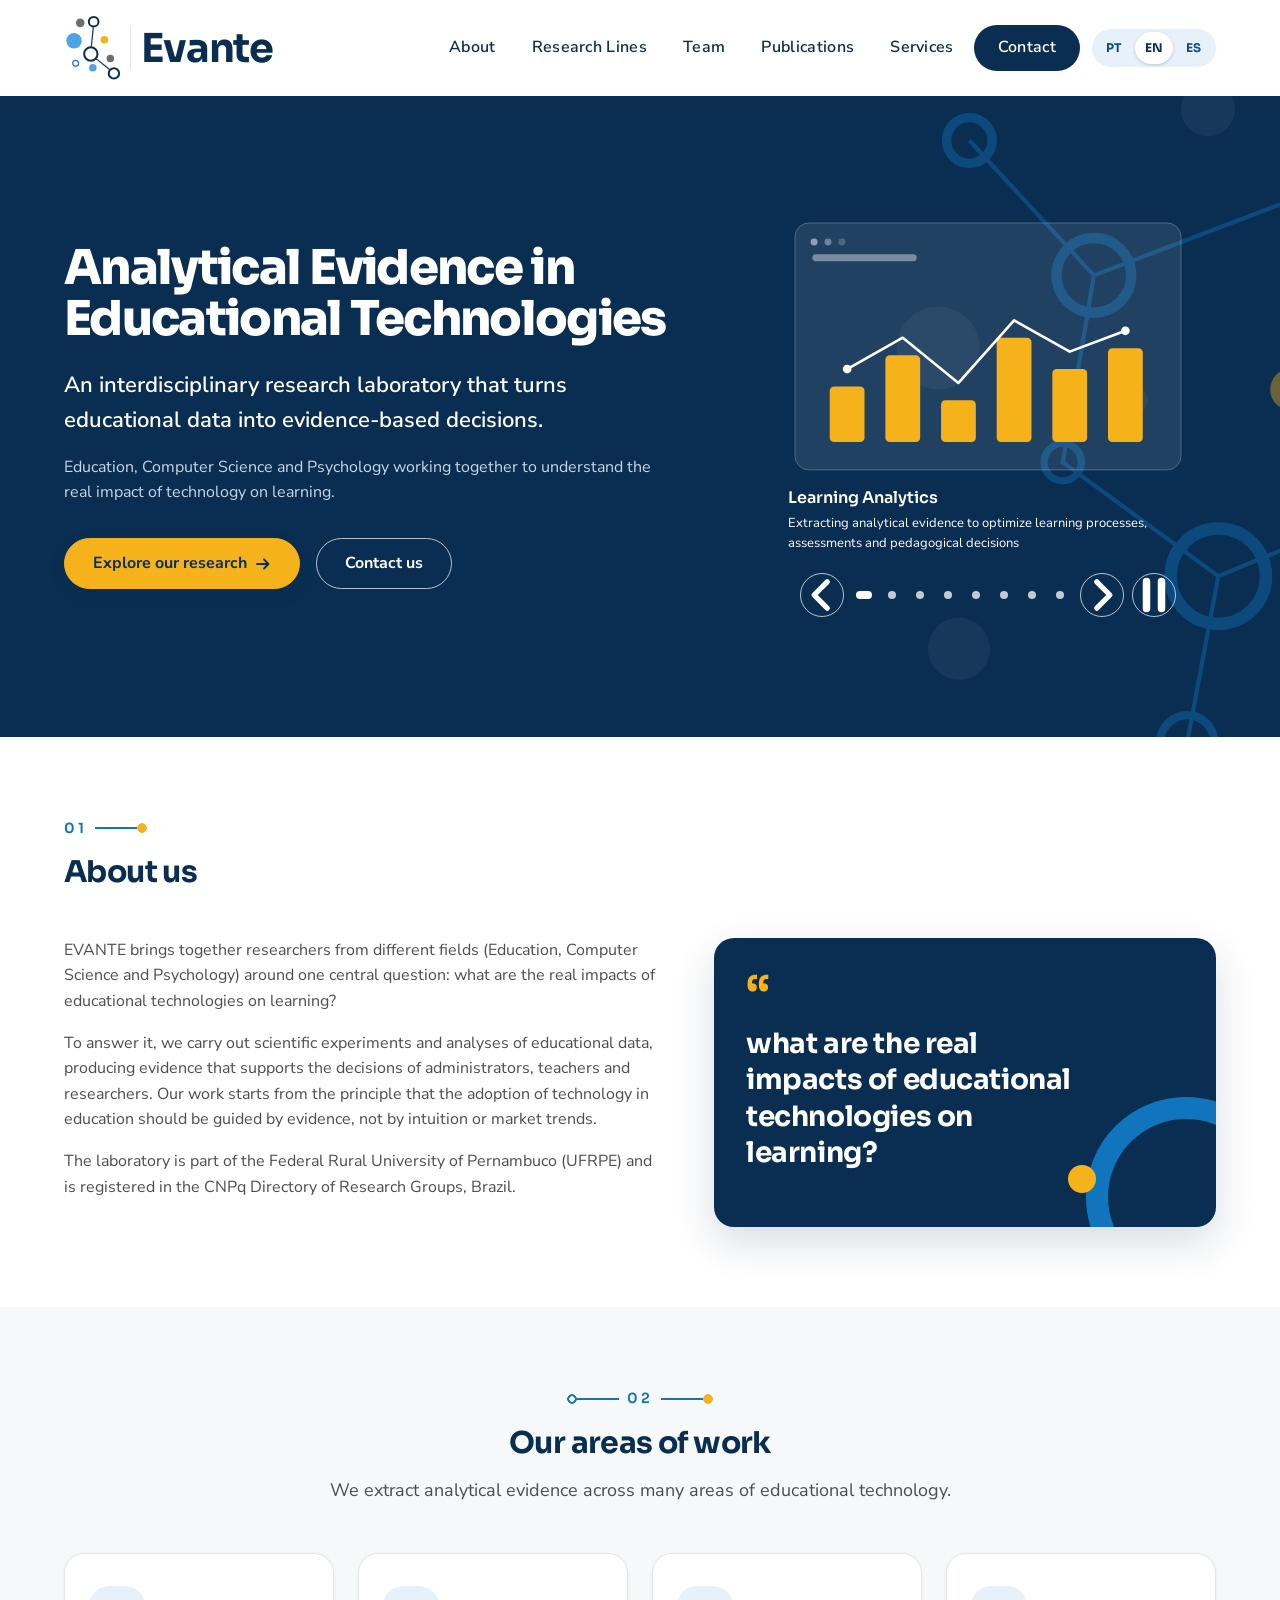
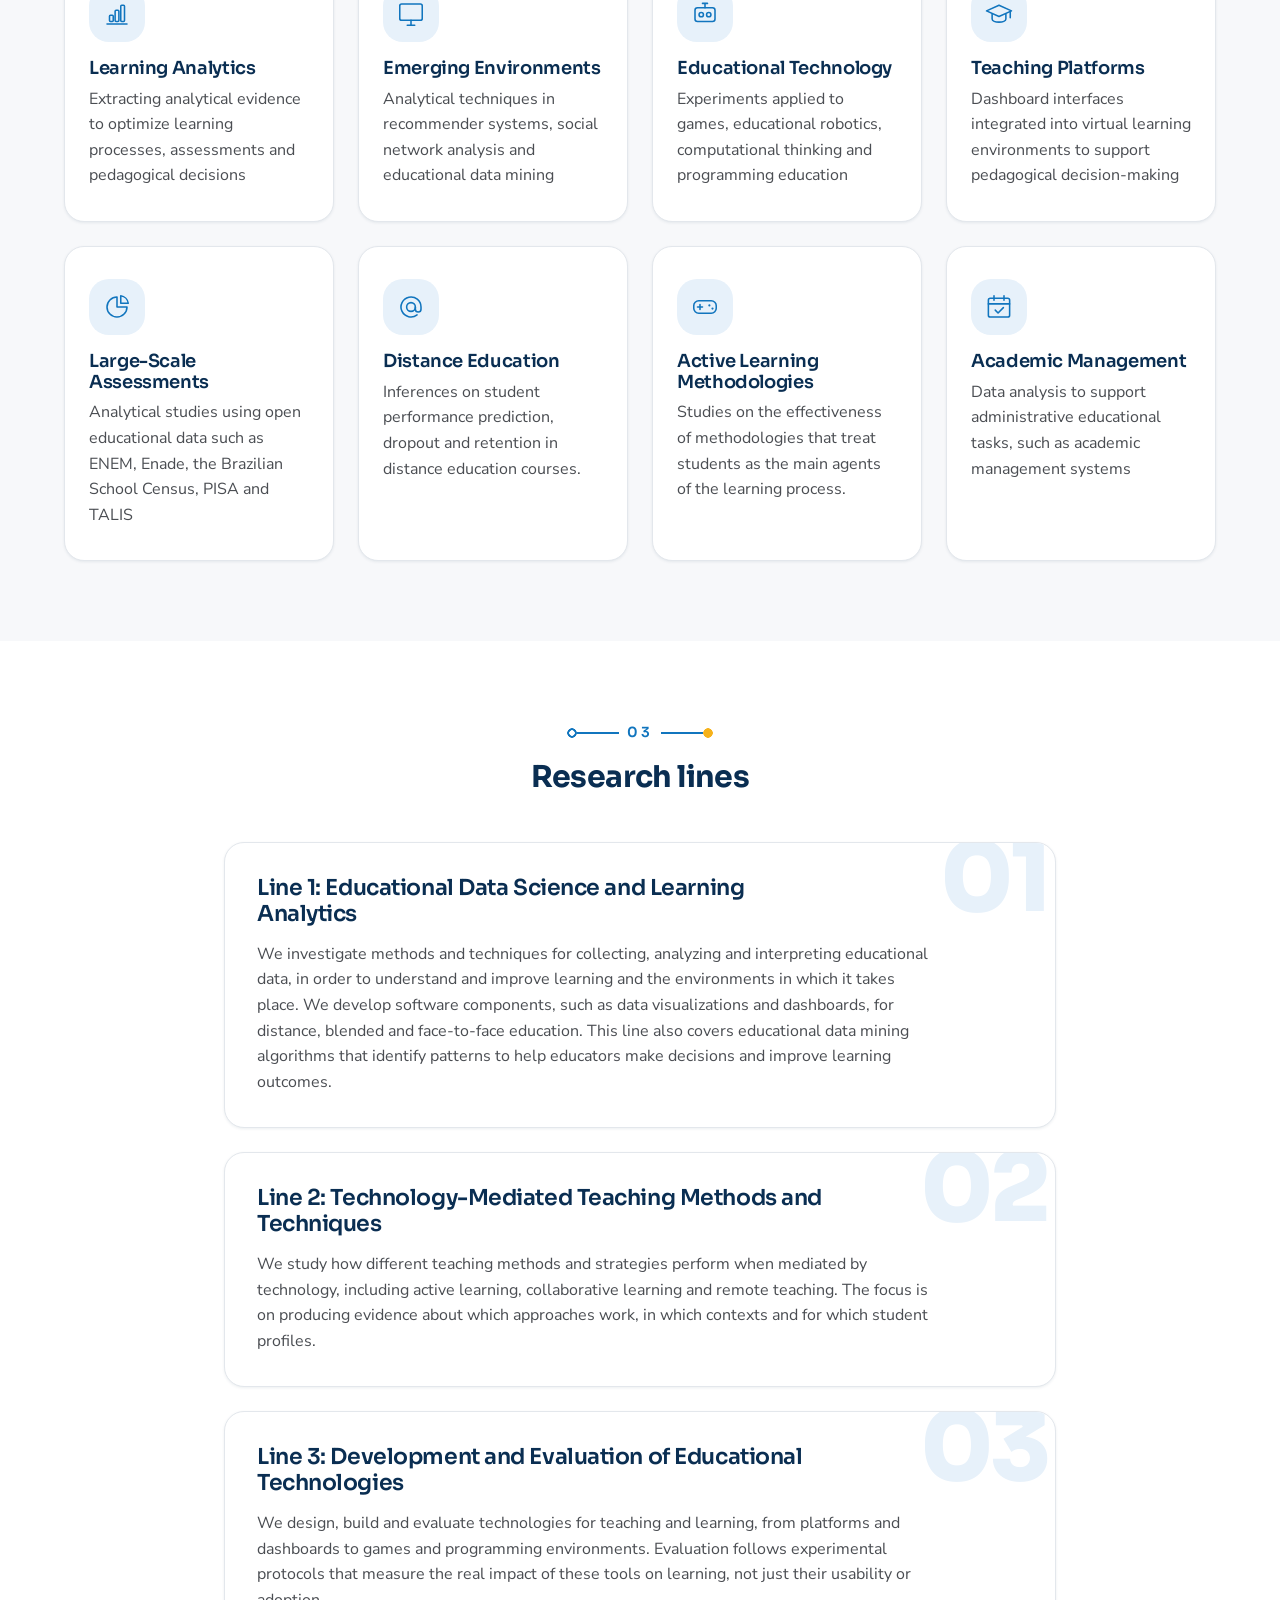
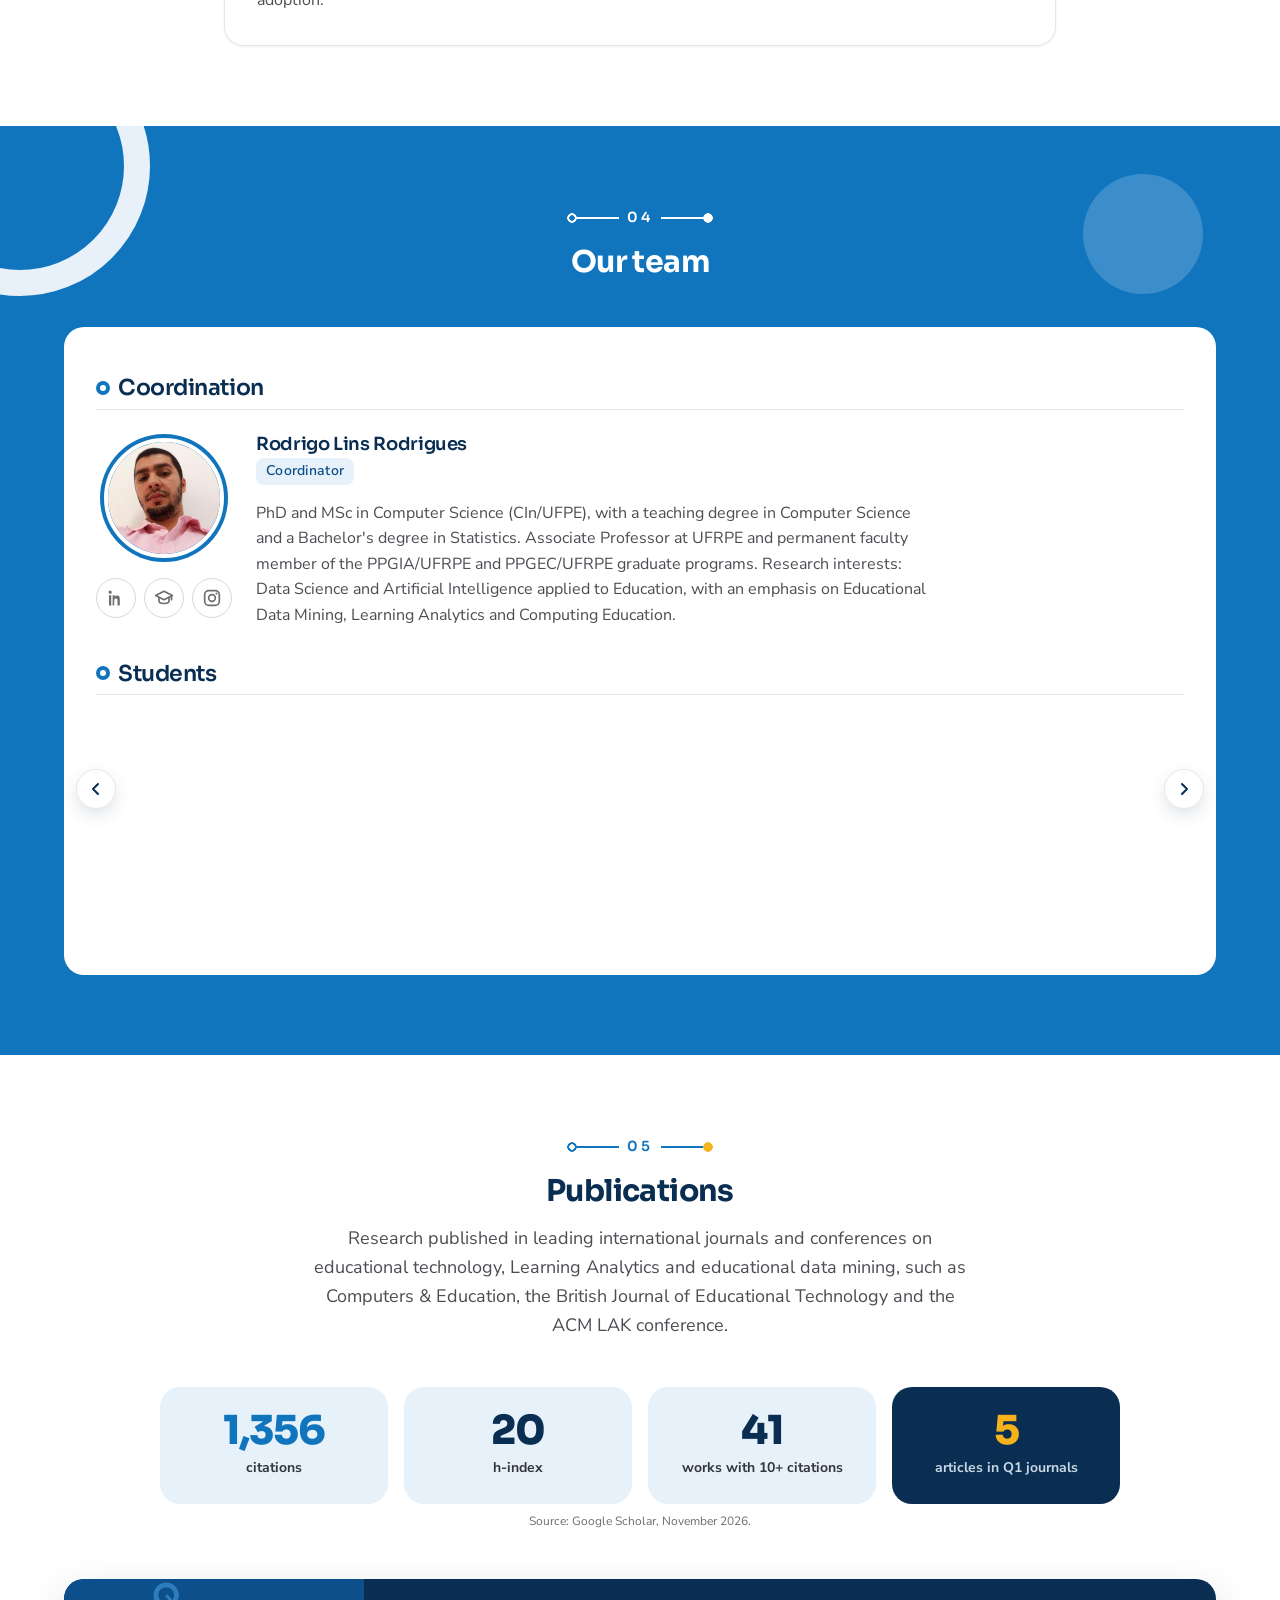
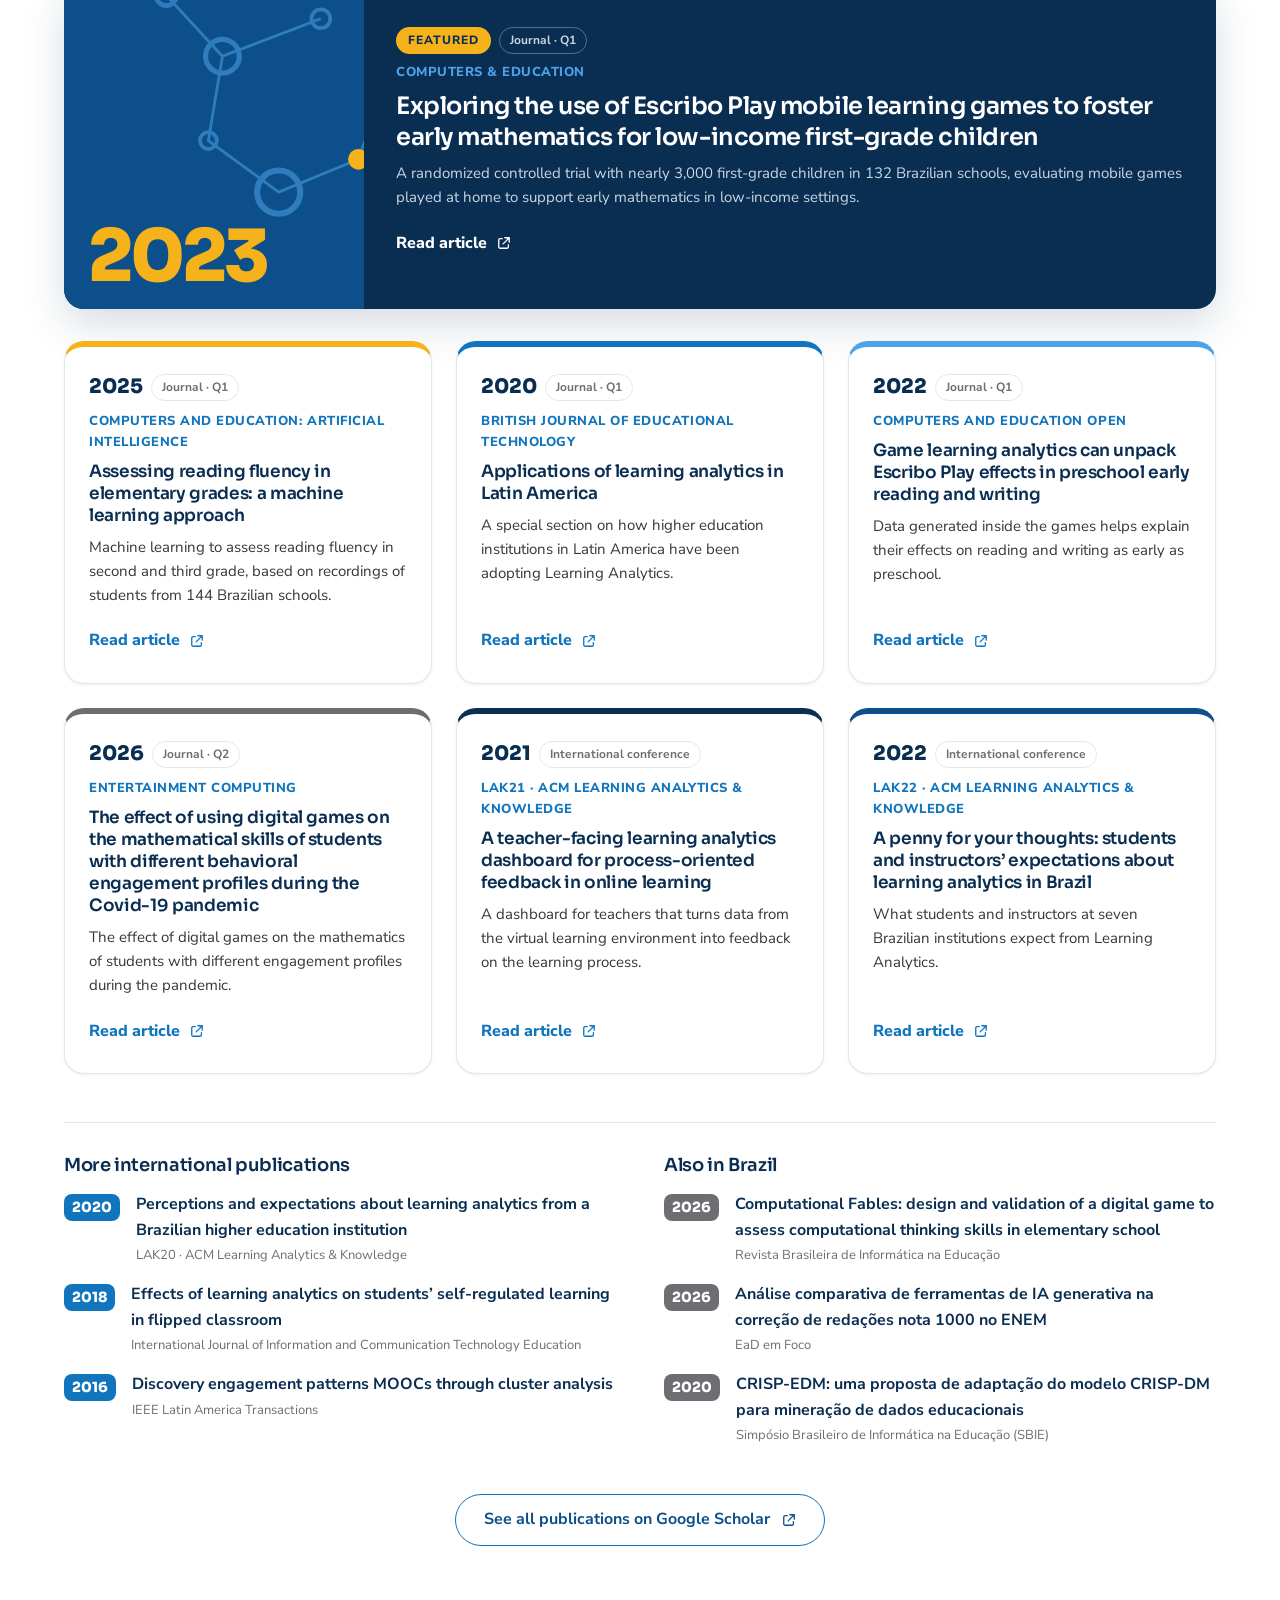
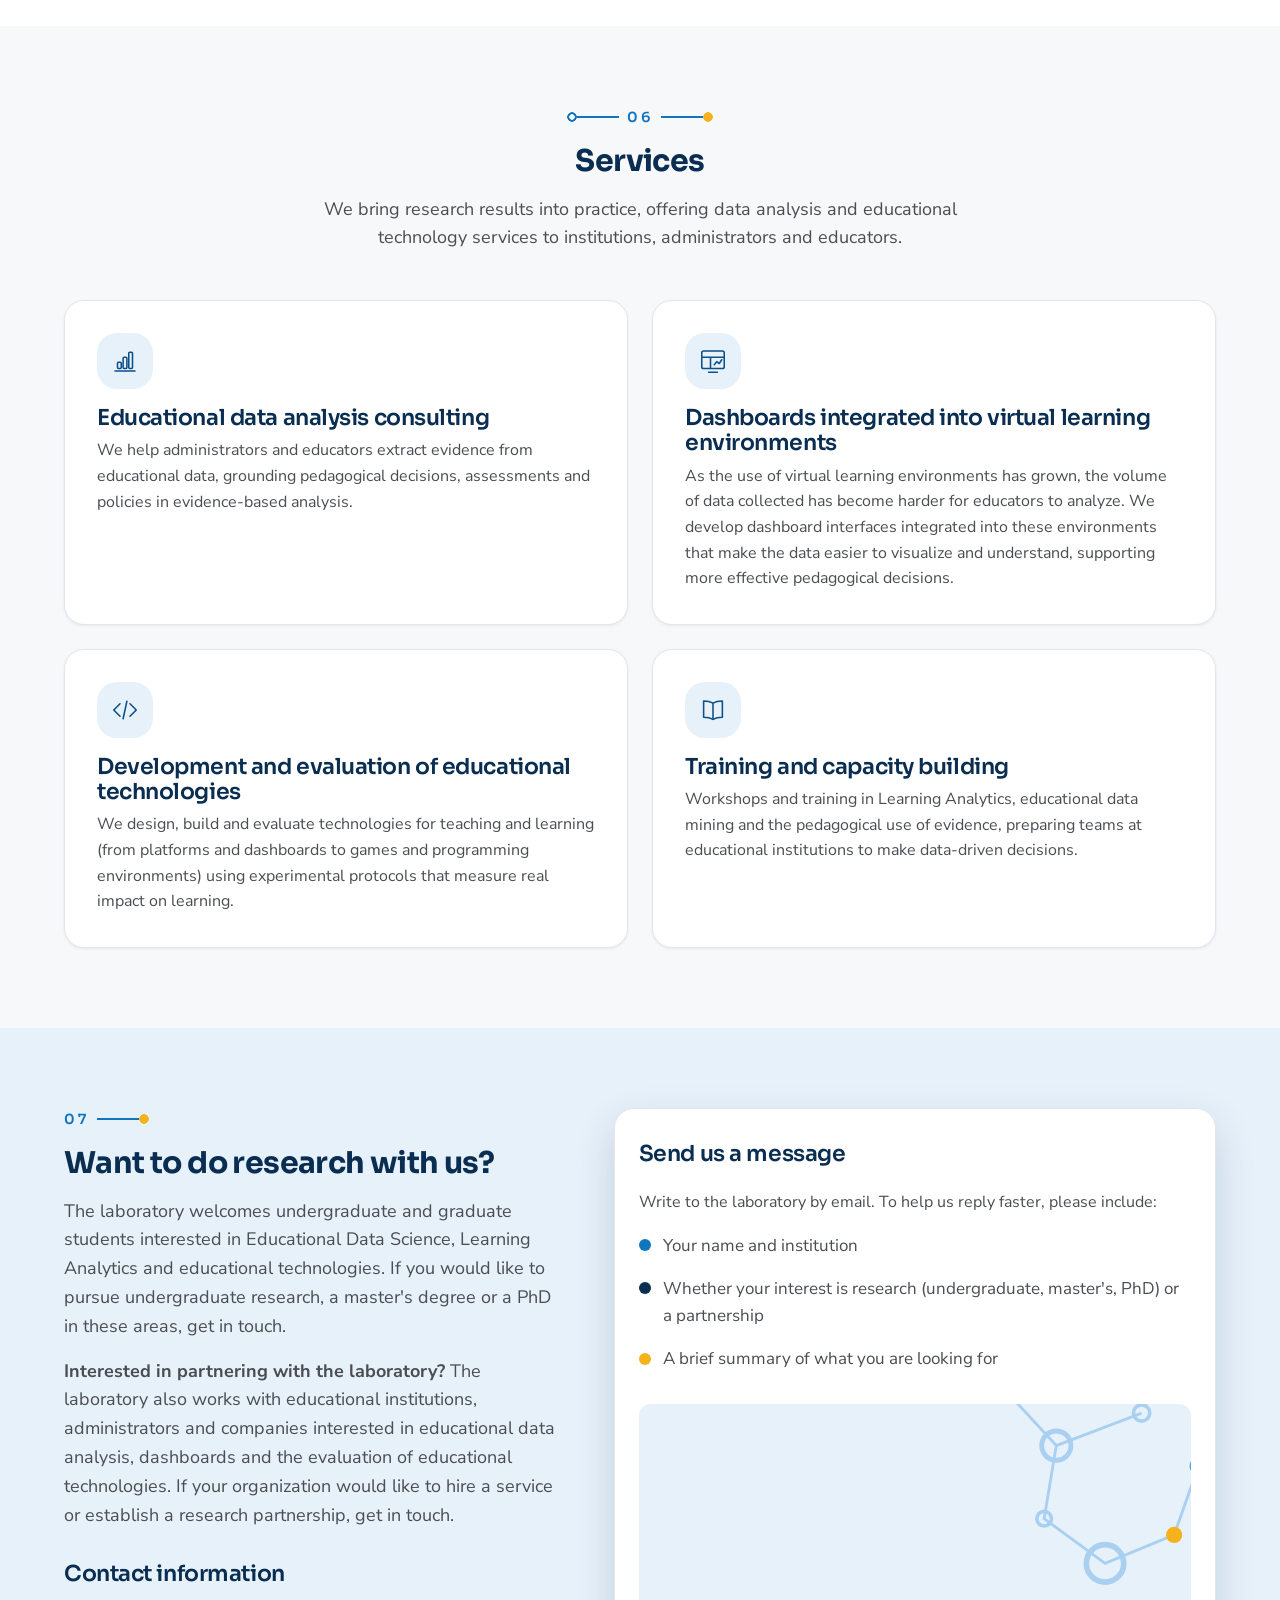
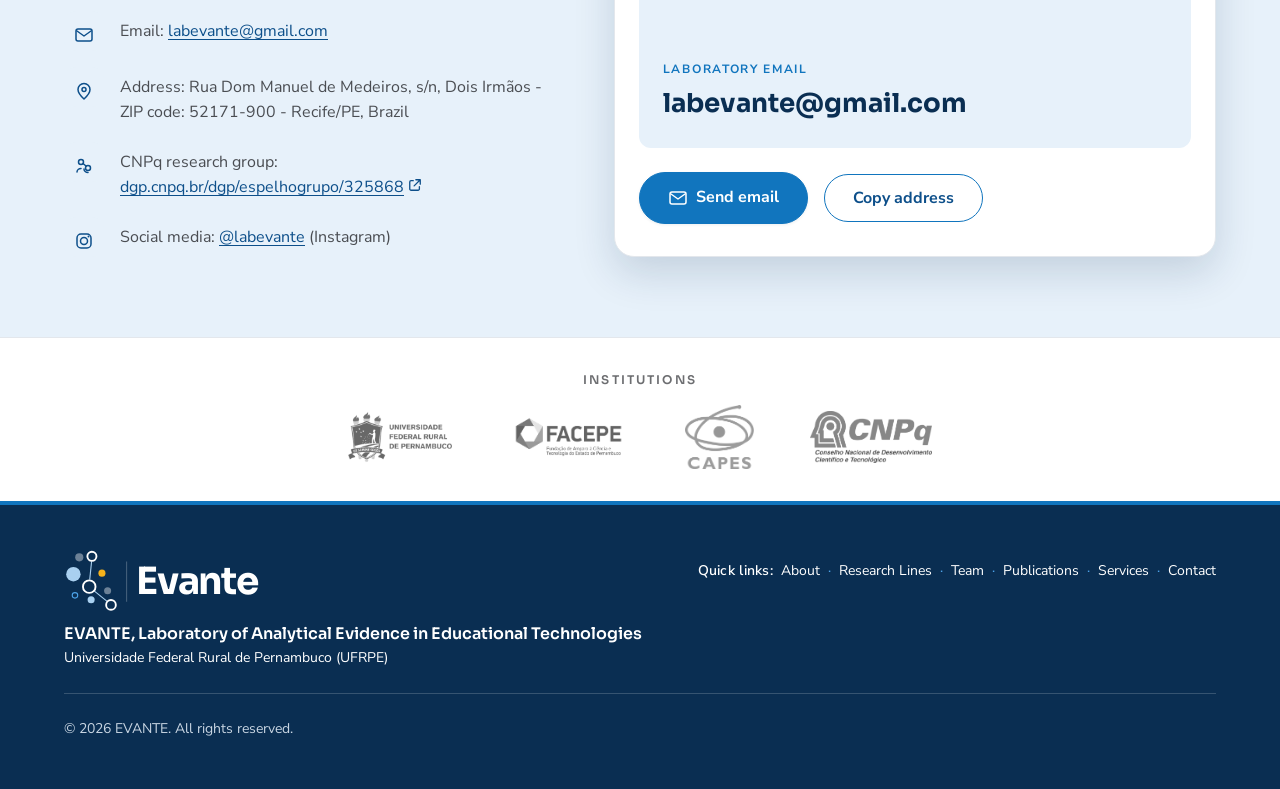
==== en/index.html @ 4f4e4a2a "Adiciona versões em inglês e espanhol e seletor de idioma Separa CSS, script e fotos em assets/.  Co" ====
<!DOCTYPE html>
<html lang="en" data-t-menu-abrir="Open navigation menu" data-t-menu-fechar="Close navigation menu" data-t-pausar="Pause automatic rotation" data-t-retomar="Resume automatic rotation" data-t-copiado="Address copied!">
<head>
  <meta charset="UTF-8">
  <meta name="viewport" content="width=device-width, initial-scale=1.0">
  <meta name="description" content="EVANTE, Laboratory of Analytical Evidence in Educational Technologies. Interdisciplinary research that turns educational data into evidence-based decisions.">
  <meta name="theme-color" content="#0A2E52">
  <link rel="canonical" href="https://www.evante.com.br/en/">
  <link rel="alternate" hreflang="pt-BR" href="https://www.evante.com.br/">
  <link rel="alternate" hreflang="en" href="https://www.evante.com.br/en/">
  <link rel="alternate" hreflang="es" href="https://www.evante.com.br/es/">
  <link rel="alternate" hreflang="x-default" href="https://www.evante.com.br/">
  <title>EVANTE, Laboratory of Analytical Evidence in Educational Technologies</title>
  <link rel="icon" type="image/svg+xml" href="data:image/svg+xml,%3Csvg xmlns=%27http://www.w3.org/2000/svg%27 viewBox=%2740 40 660 780%27%3E%3Ccircle cx=%27217%27 cy=%27128%27 r=%2752%27 fill=%27%236D6E71%27/%3E%3Ccircle cx=%27142%27 cy=%27343%27 r=%2792%27 fill=%27%234DA3E8%27/%3E%3Ccircle cx=%27578%27 cy=%27555%27 r=%2745%27 fill=%27%236D6E71%27/%3E%3Ccircle cx=%27368%27 cy=%27668%27 r=%2745%27 fill=%27%234DA3E8%27/%3E%3Ccircle cx=%27506%27 cy=%27330%27 r=%2745%27 fill=%27%23F6B21B%27/%3E%3Cg fill=%27none%27 stroke=%27%230A2E52%27 stroke-width=%2714%27%3E%3Cline x1=%27374%27 y1=%27180%27 x2=%27350%27 y2=%27412%27/%3E%3Cline x1=%27410%27 y1=%27560%27 x2=%27572%27 y2=%27690%27/%3E%3C/g%3E%3Ccircle cx=%27378%27 cy=%27115%27 r=%2758%27 fill=%27none%27 stroke=%27%230A2E52%27 stroke-width=%2724%27/%3E%3Ccircle cx=%27344%27 cy=%27502%27 r=%2780%27 fill=%27none%27 stroke=%27%230A2E52%27 stroke-width=%2724%27/%3E%3Ccircle cx=%27162%27 cy=%27613%27 r=%2735%27 fill=%27none%27 stroke=%27%231175BE%27 stroke-width=%2714%27/%3E%3Ccircle cx=%27621%27 cy=%27735%27 r=%2762%27 fill=%27none%27 stroke=%27%230A2E52%27 stroke-width=%2724%27/%3E%3C/svg%3E">
  <link rel="preconnect" href="https://fonts.googleapis.com">
  <link rel="preconnect" href="https://fonts.gstatic.com" crossorigin>
  <link rel="stylesheet" href="https://fonts.googleapis.com/css2?family=Nunito+Sans:wght@400;600;700;800&family=Sora:wght@600;700;800&display=swap">
  <link rel="stylesheet" href="../assets/site.css">
</head>
<body>
  <a class="skip-link" href="#conteudo">Skip to content</a>

  <!-- ====================== HEADER ====================== -->
  <header class="site-header" id="topo">
    <div class="container header-inner">
      <a class="logo" href="#topo" aria-label="EVANTE, back to the top of the page">
        <svg class="logo-svg" viewBox="4 4 290 92" xmlns="http://www.w3.org/2000/svg" aria-hidden="true"><g transform="translate(6 6) scale(0.1128) translate(-40 -40)"><circle cx="217" cy="128" r="52" fill="#6D6E71"/><circle cx="142" cy="343" r="92" fill="#4DA3E8"/><circle cx="578" cy="555" r="45" fill="#6D6E71"/><circle cx="368" cy="668" r="45" fill="#4DA3E8"/><circle cx="506" cy="330" r="45" fill="#F6B21B"/><g fill="none" stroke="#0A2E52" stroke-width="14"><line x1="374" y1="180" x2="350" y2="412"/><line x1="410" y1="560" x2="572" y2="690"/></g><circle cx="378" cy="115" r="58" fill="none" stroke="#0A2E52" stroke-width="24"/><circle cx="344" cy="502" r="80" fill="none" stroke="#0A2E52" stroke-width="24"/><circle cx="162" cy="613" r="35" fill="none" stroke="#1175BE" stroke-width="14"/><circle cx="621" cy="735" r="62" fill="none" stroke="#0A2E52" stroke-width="24"/></g><line x1="94" y1="22" x2="94" y2="80" stroke="#E3E7EC" stroke-width="1.5"/><text x="108" y="69" font-size="54" font-weight="700" letter-spacing="-1.9" fill="#0A2E52">Evante</text></svg>
      </a>

      <button class="nav-toggle" type="button" aria-expanded="false" aria-controls="menu-principal" aria-label="Open navigation menu">
        <svg class="icon-menu" width="24" height="24" viewBox="0 0 24 24" fill="none" aria-hidden="true">
          <path d="M4 6h16M4 12h16M4 18h16" stroke="currentColor" stroke-width="2" stroke-linecap="round"/>
        </svg>
        <svg class="icon-close" width="24" height="24" viewBox="0 0 24 24" fill="none" aria-hidden="true">
          <path d="M6 6l12 12M18 6L6 18" stroke="currentColor" stroke-width="2" stroke-linecap="round"/>
        </svg>
      </button>

      <nav class="site-nav" id="menu-principal" aria-label="Main navigation">
        <ul>
          <li><a href="#sobre">About</a></li>
          <li><a href="#pesquisas">Research Lines</a></li>
          <li><a href="#equipe">Team</a></li>
          <li><a href="#publicacoes">Publications</a></li>
          <li><a href="#servicos">Services</a></li>
          <li><a class="nav-cta" href="#contato">Contact</a></li>
          <!-- idiomas:inicio -->
          <li class="nav-lang"><span class="lang-switch" role="group" aria-label="Language"><a href="../" lang="pt-BR" hreflang="pt-BR" title="Português">PT</a><a href="./" lang="en" hreflang="en" title="English" aria-current="page">EN</a><a href="../es/" lang="es" hreflang="es" title="Español">ES</a></span></li>
          <!-- idiomas:fim -->
        </ul>
      </nav>
    </div>
    <span class="scroll-progress" aria-hidden="true"></span>
  </header>

  <main id="conteudo">
    <!-- ====================== HERO ====================== -->
    <section class="hero" aria-labelledby="hero-titulo">
      <svg class="hero-constellation" viewBox="0 0 640 772" aria-hidden="true">
        <g stroke="#1175BE" fill="none">
          <path d="M90 120 210 250 180 430 330 540 500 470 560 300M210 250 420 170M330 540 300 700" stroke-width="4"/>
          <circle cx="90" cy="120" r="22" stroke-width="9"/><circle cx="210" cy="250" r="36" stroke-width="10"/>
          <circle cx="180" cy="430" r="18" stroke-width="7"/><circle cx="330" cy="540" r="46" stroke-width="12"/>
          <circle cx="500" cy="470" r="24" stroke-width="8"/><circle cx="560" cy="300" r="30" stroke-width="9"/>
          <circle cx="420" cy="170" r="20" stroke-width="7"/><circle cx="300" cy="700" r="26" stroke-width="8"/>
        </g>
        <g fill="#FFFFFF" fill-opacity="0.12">
          <circle cx="320" cy="90" r="26"/><circle cx="60" cy="320" r="40"/><circle cx="80" cy="610" r="30"/>
          <circle cx="590" cy="620" r="44"/><circle cx="520" cy="90" r="16"/><circle cx="250" cy="370" r="12"/>
        </g>
        <circle cx="400" cy="360" r="20" fill="#F6B21B"/>
      </svg>
      <div class="container">
        <div class="hero-grid">
          <div>
            <h1 id="hero-titulo">Analytical Evidence in Educational Technologies</h1>
            <p class="hero-subtitle">An interdisciplinary research laboratory that turns educational data into evidence-based decisions.</p>
            <p class="hero-support">Education, Computer Science and Psychology working together to understand the real impact of technology on learning.</p>
            <div class="hero-actions">
              <a class="btn btn--light" href="#pesquisas">
                Explore our research
                <svg class="btn-arrow" width="16" height="16" viewBox="0 0 16 16" fill="none" aria-hidden="true">
                  <path d="M2 8h11M9 3.5L13.5 8 9 12.5" stroke="currentColor" stroke-width="1.8" stroke-linecap="round" stroke-linejoin="round"/>
                </svg>
              </a>
              <a class="btn btn--ghost" href="#contato">Contact us</a>
            </div>
          </div>

          <div class="hero-visual" role="group" aria-roledescription="carousel" aria-label="Areas of work">
            <div class="hv-carousel">
              <div class="hv-viewport float" aria-live="off">
                <ul class="hv-track" role="presentation">

                  <li class="hv-slide is-active" role="group" aria-roledescription="slide" aria-label="1 of 8: Learning Analytics" aria-hidden="false">
                    <svg viewBox="0 0 460 300" fill="none" xmlns="http://www.w3.org/2000/svg" aria-hidden="true">
                      <rect x="8" y="8" width="444" height="284" rx="16" fill="rgba(255,255,255,0.09)" stroke="rgba(255,255,255,0.28)"/>
                      <circle class="hv-fade" style="--in-delay:0ms" cx="30" cy="30" r="4" fill="rgba(255,255,255,0.5)"/>
                      <circle class="hv-fade" style="--in-delay:90ms" cx="46" cy="30" r="4" fill="rgba(255,255,255,0.35)"/>
                      <circle class="hv-fade" style="--in-delay:180ms" cx="62" cy="30" r="4" fill="rgba(255,255,255,0.2)"/>
                      <rect class="hv-fade" style="--in-delay:220ms" x="28" y="44" width="120" height="8" rx="4" fill="rgba(255,255,255,0.4)"/>
                      <rect class="hv-bar" style="--in-delay:300ms; --live-dur:4.6s" x="48" y="196" width="40" height="64" rx="5" fill="#F6B21B" opacity="0.55"/>
                      <rect class="hv-bar" style="--in-delay:400ms; --live-dur:5.4s" x="112" y="160" width="40" height="100" rx="5" fill="#F6B21B" opacity="0.75"/>
                      <rect class="hv-bar" style="--in-delay:500ms; --live-dur:4.1s" x="176" y="212" width="40" height="48" rx="5" fill="#F6B21B" opacity="0.6"/>
                      <rect class="hv-bar" style="--in-delay:600ms; --live-dur:6.2s" x="240" y="140" width="40" height="120" rx="5" fill="#F6B21B"/>
                      <rect class="hv-bar" style="--in-delay:700ms; --live-dur:5s" x="304" y="176" width="40" height="84" rx="5" fill="#F6B21B" opacity="0.7"/>
                      <rect class="hv-bar" style="--in-delay:800ms; --live-dur:4.4s" x="368" y="152" width="40" height="108" rx="5" fill="#F6B21B" opacity="0.85"/>
                      <polyline class="hv-trend" pathLength="100" points="68,176 132,140 196,192 260,120 324,156 388,132" stroke="#FFFFFF" stroke-width="3" stroke-linecap="round" stroke-linejoin="round"/>
                      <circle class="hv-dot" style="--in-delay:900ms; --pulse-delay:2.6s" cx="68" cy="176" r="5" fill="#FFFFFF"/>
                      <circle class="hv-dot" style="--in-delay:2100ms; --pulse-delay:3.1s" cx="388" cy="132" r="5" fill="#FFFFFF"/>
                    </svg>
                    <div class="hv-caption">
                      <strong>Learning Analytics</strong>
                      <p>Extracting analytical evidence to optimize learning processes, assessments and pedagogical decisions</p>
                    </div>
                  </li>

                  <li class="hv-slide" role="group" aria-roledescription="slide" aria-label="2 of 8: Emerging Environments" aria-hidden="true">
                    <svg viewBox="0 0 460 300" fill="none" xmlns="http://www.w3.org/2000/svg" aria-hidden="true">
                      <rect x="8" y="8" width="444" height="284" rx="16" fill="rgba(255,255,255,0.09)" stroke="rgba(255,255,255,0.28)"/>
                      <circle class="hv-fade" style="--in-delay:0ms" cx="30" cy="30" r="4" fill="rgba(255,255,255,0.5)"/>
                      <circle class="hv-fade" style="--in-delay:90ms" cx="46" cy="30" r="4" fill="rgba(255,255,255,0.35)"/>
                      <circle class="hv-fade" style="--in-delay:180ms" cx="62" cy="30" r="4" fill="rgba(255,255,255,0.2)"/>
                      <rect class="hv-fade" style="--in-delay:220ms" x="28" y="44" width="120" height="8" rx="4" fill="rgba(255,255,255,0.4)"/>
                      <path class="hv-fade" style="--in-delay:600ms" d="M90 130L170 100M170 100L250 140M250 140L330 105M330 105L390 160M90 130L150 220M150 220L280 235M250 140L280 235M280 235L390 160" stroke="rgba(255,255,255,0.35)" stroke-width="2"/>
                      <circle class="hv-dot" style="--in-delay:350ms; --pulse-delay:2.4s" cx="90" cy="130" r="14" fill="rgba(77,163,232,0.2)" stroke="#4DA3E8" stroke-width="3"/>
                      <circle class="hv-fade" style="--in-delay:450ms" cx="170" cy="100" r="10" fill="rgba(77,163,232,0.2)" stroke="#4DA3E8" stroke-width="3"/>
                      <circle class="hv-dot" style="--in-delay:550ms; --pulse-delay:3s" cx="250" cy="140" r="12" fill="#4DA3E8"/>
                      <circle class="hv-fade" style="--in-delay:650ms" cx="330" cy="105" r="9" fill="rgba(77,163,232,0.2)" stroke="#4DA3E8" stroke-width="3"/>
                      <circle class="hv-fade" style="--in-delay:750ms" cx="390" cy="160" r="12" fill="rgba(77,163,232,0.2)" stroke="#4DA3E8" stroke-width="3"/>
                      <circle class="hv-fade" style="--in-delay:850ms" cx="150" cy="220" r="10" fill="rgba(77,163,232,0.2)" stroke="#4DA3E8" stroke-width="3"/>
                      <circle class="hv-dot" style="--in-delay:950ms; --pulse-delay:3.5s" cx="280" cy="235" r="14" fill="rgba(77,163,232,0.2)" stroke="#4DA3E8" stroke-width="3"/>
                    </svg>
                    <div class="hv-caption">
                      <strong>Emerging Environments</strong>
                      <p>Analytical techniques in recommender systems, social network analysis and educational data mining</p>
                    </div>
                  </li>

                  <li class="hv-slide" role="group" aria-roledescription="slide" aria-label="3 of 8: Educational Technology" aria-hidden="true">
                    <svg viewBox="0 0 460 300" fill="none" xmlns="http://www.w3.org/2000/svg" aria-hidden="true">
                      <rect x="8" y="8" width="444" height="284" rx="16" fill="rgba(255,255,255,0.09)" stroke="rgba(255,255,255,0.28)"/>
                      <circle class="hv-fade" style="--in-delay:0ms" cx="30" cy="30" r="4" fill="rgba(255,255,255,0.5)"/>
                      <circle class="hv-fade" style="--in-delay:90ms" cx="46" cy="30" r="4" fill="rgba(255,255,255,0.35)"/>
                      <circle class="hv-fade" style="--in-delay:180ms" cx="62" cy="30" r="4" fill="rgba(255,255,255,0.2)"/>
                      <rect class="hv-fade" style="--in-delay:220ms" x="28" y="44" width="120" height="8" rx="4" fill="rgba(255,255,255,0.4)"/>
                      <rect class="hv-stat" style="--in-delay:300ms; --live-dur:5.6s" x="48" y="76" width="120" height="16" rx="8" fill="#A9D0F0"/>
                      <rect class="hv-stat" style="--in-delay:400ms; --live-dur:6.4s" x="48" y="104" width="190" height="16" rx="8" fill="rgba(255,255,255,0.25)"/>
                      <rect class="hv-stat" style="--in-delay:500ms; --live-dur:5.1s" x="76" y="132" width="150" height="16" rx="8" fill="#A9D0F0" opacity="0.7"/>
                      <rect class="hv-stat" style="--in-delay:600ms; --live-dur:7.2s" x="76" y="160" width="90" height="16" rx="8" fill="rgba(255,255,255,0.25)"/>
                      <rect class="hv-stat" style="--in-delay:700ms; --live-dur:5.9s" x="104" y="188" width="170" height="16" rx="8" fill="#A9D0F0" opacity="0.85"/>
                      <rect class="hv-stat" style="--in-delay:800ms; --live-dur:6.8s" x="48" y="216" width="140" height="16" rx="8" fill="rgba(255,255,255,0.25)"/>
                      <rect class="hv-fade" style="--in-delay:900ms" x="320" y="110" width="90" height="66" rx="12" stroke="#A9D0F0" stroke-width="3"/>
                      <circle class="hv-fade" style="--in-delay:1000ms" cx="348" cy="140" r="6" fill="#A9D0F0"/>
                      <circle class="hv-fade" style="--in-delay:1050ms" cx="382" cy="140" r="6" fill="#A9D0F0"/>
                      <path class="hv-fade" style="--in-delay:950ms" d="M365 110v-14" stroke="#A9D0F0" stroke-width="3" stroke-linecap="round"/>
                      <circle class="hv-dot" style="--in-delay:1100ms; --pulse-delay:2.8s" cx="365" cy="90" r="5" fill="#A9D0F0"/>
                    </svg>
                    <div class="hv-caption">
                      <strong>Educational Technology</strong>
                      <p>Experiments applied to games, educational robotics, computational thinking and programming education</p>
                    </div>
                  </li>

                  <li class="hv-slide" role="group" aria-roledescription="slide" aria-label="4 of 8: Teaching Platforms" aria-hidden="true">
                    <svg viewBox="0 0 460 300" fill="none" xmlns="http://www.w3.org/2000/svg" aria-hidden="true">
                      <rect x="8" y="8" width="444" height="284" rx="16" fill="rgba(255,255,255,0.09)" stroke="rgba(255,255,255,0.28)"/>
                      <circle class="hv-fade" style="--in-delay:0ms" cx="30" cy="30" r="4" fill="rgba(255,255,255,0.5)"/>
                      <circle class="hv-fade" style="--in-delay:90ms" cx="46" cy="30" r="4" fill="rgba(255,255,255,0.35)"/>
                      <circle class="hv-fade" style="--in-delay:180ms" cx="62" cy="30" r="4" fill="rgba(255,255,255,0.2)"/>
                      <rect class="hv-fade" style="--in-delay:220ms" x="28" y="44" width="120" height="8" rx="4" fill="rgba(255,255,255,0.4)"/>
                      <rect class="hv-fade" style="--in-delay:280ms" x="28" y="66" width="80" height="210" rx="10" fill="rgba(255,255,255,0.10)"/>
                      <rect class="hv-stat" style="--in-delay:360ms; --live-dur:6.5s" x="40" y="82" width="56" height="10" rx="5" fill="#E7F1FA"/>
                      <rect class="hv-fade" style="--in-delay:430ms" x="40" y="104" width="48" height="8" rx="4" fill="rgba(255,255,255,0.25)"/>
                      <rect class="hv-fade" style="--in-delay:500ms" x="40" y="124" width="48" height="8" rx="4" fill="rgba(255,255,255,0.25)"/>
                      <rect class="hv-fade" style="--in-delay:570ms" x="40" y="144" width="48" height="8" rx="4" fill="rgba(255,255,255,0.25)"/>
                      <rect class="hv-fade" style="--in-delay:400ms" x="124" y="66" width="148" height="99" rx="10" fill="rgba(255,255,255,0.10)"/>
                      <rect class="hv-bar" style="--in-delay:600ms; --live-dur:4.8s" x="140" y="120" width="16" height="30" rx="4" fill="#4DA3E8"/>
                      <rect class="hv-bar" style="--in-delay:700ms; --live-dur:5.7s" x="164" y="105" width="16" height="45" rx="4" fill="#A9D0F0"/>
                      <rect class="hv-bar" style="--in-delay:800ms; --live-dur:4.3s" x="188" y="130" width="16" height="20" rx="4" fill="#F6B21B"/>
                      <rect class="hv-fade" style="--in-delay:480ms" x="284" y="66" width="148" height="99" rx="10" fill="rgba(255,255,255,0.10)"/>
                      <polyline class="hv-trend" pathLength="100" points="300,135 330,110 360,125 416,95" stroke="#FFFFFF" stroke-width="2.5" stroke-linecap="round" stroke-linejoin="round"/>
                      <rect class="hv-fade" style="--in-delay:560ms" x="124" y="177" width="148" height="99" rx="10" fill="rgba(255,255,255,0.10)"/>
                      <circle class="hv-fade" style="--in-delay:700ms" cx="160" cy="226" r="20" stroke="rgba(255,255,255,0.2)" stroke-width="8"/>
                      <circle class="hv-donut" style="--sweep-from:80" cx="160" cy="226" r="20" stroke="#4DA3E8" stroke-width="8" stroke-dasharray="80 126" stroke-linecap="round" transform="rotate(-90 160 226)"/>
                      <rect class="hv-fade" style="--in-delay:900ms" x="196" y="206" width="56" height="8" rx="4" fill="rgba(255,255,255,0.35)"/>
                      <rect class="hv-fade" style="--in-delay:980ms" x="196" y="224" width="40" height="8" rx="4" fill="rgba(255,255,255,0.25)"/>
                      <rect class="hv-fade" style="--in-delay:640ms" x="284" y="177" width="148" height="99" rx="10" fill="rgba(255,255,255,0.10)"/>
                      <rect class="hv-stat" style="--in-delay:800ms; --live-dur:5.5s" x="300" y="195" width="100" height="10" rx="5" fill="#1175BE"/>
                      <rect class="hv-stat" style="--in-delay:900ms; --live-dur:6.3s" x="300" y="215" width="70" height="10" rx="5" fill="rgba(255,255,255,0.35)"/>
                      <rect class="hv-stat" style="--in-delay:1000ms; --live-dur:7.1s" x="300" y="235" width="85" height="10" rx="5" fill="rgba(255,255,255,0.25)"/>
                    </svg>
                    <div class="hv-caption">
                      <strong>Teaching Platforms</strong>
                      <p>Dashboard interfaces integrated into virtual learning environments to support pedagogical decision-making</p>
                    </div>
                  </li>

                  <li class="hv-slide" role="group" aria-roledescription="slide" aria-label="5 of 8: Large-Scale Assessments" aria-hidden="true">
                    <svg viewBox="0 0 460 300" fill="none" xmlns="http://www.w3.org/2000/svg" aria-hidden="true">
                      <rect x="8" y="8" width="444" height="284" rx="16" fill="rgba(255,255,255,0.09)" stroke="rgba(255,255,255,0.28)"/>
                      <circle class="hv-fade" style="--in-delay:0ms" cx="30" cy="30" r="4" fill="rgba(255,255,255,0.5)"/>
                      <circle class="hv-fade" style="--in-delay:90ms" cx="46" cy="30" r="4" fill="rgba(255,255,255,0.35)"/>
                      <circle class="hv-fade" style="--in-delay:180ms" cx="62" cy="30" r="4" fill="rgba(255,255,255,0.2)"/>
                      <rect class="hv-fade" style="--in-delay:220ms" x="28" y="44" width="120" height="8" rx="4" fill="rgba(255,255,255,0.4)"/>
                      <circle class="hv-fade" style="--in-delay:300ms" cx="150" cy="170" r="56" stroke="rgba(255,255,255,0.18)" stroke-width="20"/>
                      <circle class="hv-donut" style="--sweep-from:140" cx="150" cy="170" r="56" stroke="#4DA3E8" stroke-width="20" stroke-dasharray="140 352" transform="rotate(-90 150 170)"/>
                      <circle class="hv-donut" style="--sweep-from:70" cx="150" cy="170" r="56" stroke="#4DA3E8" stroke-width="20" stroke-dasharray="70 352" transform="rotate(53 150 170)"/>
                      <circle class="hv-donut" style="--sweep-from:50" cx="150" cy="170" r="56" stroke="#E7F1FA" stroke-width="20" stroke-dasharray="50 352" transform="rotate(125 150 170)"/>
                      <circle class="hv-fade" style="--in-delay:600ms" cx="266" cy="120" r="6" fill="#4DA3E8"/>
                      <rect class="hv-fade" style="--in-delay:680ms" x="282" y="114" width="110" height="10" rx="5" fill="rgba(255,255,255,0.35)"/>
                      <circle class="hv-fade" style="--in-delay:760ms" cx="266" cy="152" r="6" fill="#4DA3E8"/>
                      <rect class="hv-fade" style="--in-delay:840ms" x="282" y="146" width="88" height="10" rx="5" fill="rgba(255,255,255,0.3)"/>
                      <circle class="hv-fade" style="--in-delay:920ms" cx="266" cy="184" r="6" fill="#E7F1FA"/>
                      <rect class="hv-fade" style="--in-delay:1000ms" x="282" y="178" width="98" height="10" rx="5" fill="rgba(255,255,255,0.25)"/>
                      <rect class="hv-stat" style="--in-delay:1100ms; --live-dur:6s" x="266" y="216" width="126" height="12" rx="6" fill="rgba(255,255,255,0.2)"/>
                    </svg>
                    <div class="hv-caption">
                      <strong>Large-Scale Assessments</strong>
                      <p>Analytical studies using open educational data such as ENEM, Enade, the Brazilian School Census, PISA and TALIS</p>
                    </div>
                  </li>

                  <li class="hv-slide" role="group" aria-roledescription="slide" aria-label="6 of 8: Distance Education" aria-hidden="true">
                    <svg viewBox="0 0 460 300" fill="none" xmlns="http://www.w3.org/2000/svg" aria-hidden="true">
                      <rect x="8" y="8" width="444" height="284" rx="16" fill="rgba(255,255,255,0.09)" stroke="rgba(255,255,255,0.28)"/>
                      <circle class="hv-fade" style="--in-delay:0ms" cx="30" cy="30" r="4" fill="rgba(255,255,255,0.5)"/>
                      <circle class="hv-fade" style="--in-delay:90ms" cx="46" cy="30" r="4" fill="rgba(255,255,255,0.35)"/>
                      <circle class="hv-fade" style="--in-delay:180ms" cx="62" cy="30" r="4" fill="rgba(255,255,255,0.2)"/>
                      <rect class="hv-fade" style="--in-delay:220ms" x="28" y="44" width="120" height="8" rx="4" fill="rgba(255,255,255,0.4)"/>
                      <path class="hv-fade" style="--in-delay:700ms" d="M48 240V180L116 200L184 150L252 170L320 120L388 140V240Z" fill="rgba(246,178,27,0.22)"/>
                      <polyline class="hv-trend" pathLength="100" points="48,180 116,200 184,150 252,170 320,120 388,140" stroke="#F6B21B" stroke-width="3.5" stroke-linecap="round" stroke-linejoin="round"/>
                      <path class="hv-fade" style="--in-delay:400ms" d="M48 240h340" stroke="rgba(255,255,255,0.3)" stroke-width="2" stroke-dasharray="6 8"/>
                      <circle class="hv-dot" style="--in-delay:2100ms; --pulse-delay:2.8s" cx="388" cy="140" r="6" fill="#F6B21B"/>
                      <circle class="hv-fade" style="--in-delay:500ms" cx="388" cy="92" r="18" stroke="#F6B21B" stroke-width="3"/>
                      <circle class="hv-fade" style="--in-delay:600ms" cx="388" cy="92" r="7" stroke="#F6B21B" stroke-width="2.5"/>
                      <path class="hv-fade" style="--in-delay:700ms" d="M395 92v4a5 5 0 0 0 10 0v-4" stroke="#F6B21B" stroke-width="2.5" stroke-linecap="round"/>
                    </svg>
                    <div class="hv-caption">
                      <strong>Distance Education</strong>
                      <p>Inferences on student performance prediction, dropout and retention in distance education courses.</p>
                    </div>
                  </li>

                  <li class="hv-slide" role="group" aria-roledescription="slide" aria-label="7 of 8: Active Learning Methodologies" aria-hidden="true">
                    <svg viewBox="0 0 460 300" fill="none" xmlns="http://www.w3.org/2000/svg" aria-hidden="true">
                      <rect x="8" y="8" width="444" height="284" rx="16" fill="rgba(255,255,255,0.09)" stroke="rgba(255,255,255,0.28)"/>
                      <circle class="hv-fade" style="--in-delay:0ms" cx="30" cy="30" r="4" fill="rgba(255,255,255,0.5)"/>
                      <circle class="hv-fade" style="--in-delay:90ms" cx="46" cy="30" r="4" fill="rgba(255,255,255,0.35)"/>
                      <circle class="hv-fade" style="--in-delay:180ms" cx="62" cy="30" r="4" fill="rgba(255,255,255,0.2)"/>
                      <rect class="hv-fade" style="--in-delay:220ms" x="28" y="44" width="120" height="8" rx="4" fill="rgba(255,255,255,0.4)"/>
                      <circle class="hv-fade" style="--in-delay:300ms" cx="110" cy="150" r="34" stroke="rgba(255,255,255,0.2)" stroke-width="12"/>
                      <circle class="hv-donut" style="--sweep-from:150" cx="110" cy="150" r="34" stroke="#F6B21B" stroke-width="12" stroke-dasharray="150 214" stroke-linecap="round" transform="rotate(-90 110 150)"/>
                      <circle class="hv-fade" style="--in-delay:450ms" cx="230" cy="150" r="34" stroke="rgba(255,255,255,0.2)" stroke-width="12"/>
                      <circle class="hv-donut" style="--sweep-from:96" cx="230" cy="150" r="34" stroke="#F6B21B" stroke-width="12" stroke-dasharray="96 214" stroke-linecap="round" transform="rotate(-90 230 150)"/>
                      <circle class="hv-fade" style="--in-delay:600ms" cx="350" cy="150" r="34" stroke="rgba(255,255,255,0.2)" stroke-width="12"/>
                      <circle class="hv-donut" style="--sweep-from:182" cx="350" cy="150" r="34" stroke="#F6B21B" stroke-width="12" stroke-dasharray="182 214" stroke-linecap="round" transform="rotate(-90 350 150)"/>
                      <rect class="hv-fade" style="--in-delay:900ms" x="80" y="210" width="60" height="8" rx="4" fill="rgba(255,255,255,0.35)"/>
                      <rect class="hv-fade" style="--in-delay:1000ms" x="200" y="210" width="60" height="8" rx="4" fill="rgba(255,255,255,0.35)"/>
                      <rect class="hv-fade" style="--in-delay:1100ms" x="320" y="210" width="60" height="8" rx="4" fill="rgba(255,255,255,0.35)"/>
                    </svg>
                    <div class="hv-caption">
                      <strong>Active Learning Methodologies</strong>
                      <p>Studies on the effectiveness of methodologies that treat students as the main agents of the learning process.</p>
                    </div>
                  </li>

                  <li class="hv-slide" role="group" aria-roledescription="slide" aria-label="8 of 8: Academic Management" aria-hidden="true">
                    <svg viewBox="0 0 460 300" fill="none" xmlns="http://www.w3.org/2000/svg" aria-hidden="true">
                      <rect x="8" y="8" width="444" height="284" rx="16" fill="rgba(255,255,255,0.09)" stroke="rgba(255,255,255,0.28)"/>
                      <circle class="hv-fade" style="--in-delay:0ms" cx="30" cy="30" r="4" fill="rgba(255,255,255,0.5)"/>
                      <circle class="hv-fade" style="--in-delay:90ms" cx="46" cy="30" r="4" fill="rgba(255,255,255,0.35)"/>
                      <circle class="hv-fade" style="--in-delay:180ms" cx="62" cy="30" r="4" fill="rgba(255,255,255,0.2)"/>
                      <rect class="hv-fade" style="--in-delay:220ms" x="28" y="44" width="120" height="8" rx="4" fill="rgba(255,255,255,0.4)"/>
                      <rect class="hv-fade" style="--in-delay:300ms" x="48" y="104" width="26" height="26" rx="6" fill="rgba(255,255,255,0.16)"/>
                      <rect class="hv-fade" style="--in-delay:340ms" x="84" y="104" width="26" height="26" rx="6" fill="rgba(255,255,255,0.45)"/>
                      <rect class="hv-fade" style="--in-delay:380ms" x="120" y="104" width="26" height="26" rx="6" fill="rgba(255,255,255,0.28)"/>
                      <rect class="hv-fade" style="--in-delay:420ms" x="156" y="104" width="26" height="26" rx="6" fill="rgba(255,255,255,0.7)"/>
                      <rect class="hv-fade" style="--in-delay:460ms" x="192" y="104" width="26" height="26" rx="6" fill="rgba(255,255,255,0.2)"/>
                      <rect class="hv-fade" style="--in-delay:500ms" x="228" y="104" width="26" height="26" rx="6" fill="rgba(255,255,255,0.5)"/>
                      <rect class="hv-fade" style="--in-delay:540ms" x="264" y="104" width="26" height="26" rx="6" fill="rgba(255,255,255,0.3)"/>
                      <rect class="hv-fade" style="--in-delay:580ms" x="300" y="104" width="26" height="26" rx="6" fill="rgba(255,255,255,0.16)"/>
                      <rect class="hv-fade" style="--in-delay:620ms" x="48" y="140" width="26" height="26" rx="6" fill="rgba(255,255,255,0.55)"/>
                      <rect class="hv-fade" style="--in-delay:660ms" x="84" y="140" width="26" height="26" rx="6" fill="rgba(255,255,255,0.2)"/>
                      <rect class="hv-fade" style="--in-delay:700ms" x="120" y="140" width="26" height="26" rx="6" fill="rgba(255,255,255,0.65)"/>
                      <rect class="hv-fade" style="--in-delay:740ms" x="156" y="140" width="26" height="26" rx="6" fill="rgba(255,255,255,0.3)"/>
                      <rect class="hv-fade" style="--in-delay:780ms" x="192" y="140" width="26" height="26" rx="6" fill="rgba(255,255,255,0.45)"/>
                      <rect class="hv-fade" style="--in-delay:820ms" x="228" y="140" width="26" height="26" rx="6" fill="rgba(255,255,255,0.16)"/>
                      <rect class="hv-fade" style="--in-delay:860ms" x="264" y="140" width="26" height="26" rx="6" fill="rgba(255,255,255,0.6)"/>
                      <rect class="hv-fade" style="--in-delay:900ms" x="300" y="140" width="26" height="26" rx="6" fill="rgba(255,255,255,0.35)"/>
                      <rect class="hv-fade" style="--in-delay:940ms" x="48" y="176" width="26" height="26" rx="6" fill="rgba(255,255,255,0.25)"/>
                      <rect class="hv-fade" style="--in-delay:980ms" x="84" y="176" width="26" height="26" rx="6" fill="rgba(255,255,255,0.6)"/>
                      <rect class="hv-fade" style="--in-delay:1020ms" x="120" y="176" width="26" height="26" rx="6" fill="rgba(255,255,255,0.2)"/>
                      <rect class="hv-fade" style="--in-delay:1060ms" x="156" y="176" width="26" height="26" rx="6" fill="rgba(255,255,255,0.5)"/>
                      <rect class="hv-fade" style="--in-delay:1100ms" x="192" y="176" width="26" height="26" rx="6" fill="rgba(255,255,255,0.7)"/>
                      <rect class="hv-fade" style="--in-delay:1140ms" x="228" y="176" width="26" height="26" rx="6" fill="rgba(255,255,255,0.3)"/>
                      <rect class="hv-fade" style="--in-delay:1180ms" x="264" y="176" width="26" height="26" rx="6" fill="rgba(255,255,255,0.16)"/>
                      <rect class="hv-fade" style="--in-delay:1220ms" x="300" y="176" width="26" height="26" rx="6" fill="rgba(255,255,255,0.45)"/>
                      <circle class="hv-fade" style="--in-delay:1000ms" cx="390" cy="140" r="24" stroke="#FFFFFF" stroke-width="3"/>
                      <path class="hv-trend" pathLength="100" d="M379 140l8 8 15-15" stroke="#FFFFFF" stroke-width="3.5" stroke-linecap="round" stroke-linejoin="round"/>
                    </svg>
                    <div class="hv-caption">
                      <strong>Academic Management</strong>
                      <p>Data analysis to support administrative educational tasks, such as academic management systems</p>
                    </div>
                  </li>

                </ul>
              </div>

              <div class="hv-controls">
                <button type="button" class="hv-nav hv-pause" aria-label="Pause automatic rotation">
                  <svg class="icon-pause" width="14" height="14" viewBox="0 0 14 14" fill="none" aria-hidden="true"><path d="M4.5 2.5v9M9.5 2.5v9" stroke="currentColor" stroke-width="2.5" stroke-linecap="round"/></svg>
                  <svg class="icon-play" width="14" height="14" viewBox="0 0 14 14" fill="none" aria-hidden="true"><path d="M4 2.5l7 4.5-7 4.5z" fill="currentColor"/></svg>
                </button>
                <button type="button" class="hv-nav hv-prev" aria-label="Previous area">
                  <svg width="16" height="16" viewBox="0 0 16 16" fill="none" aria-hidden="true"><path d="M10 3L5 8l5 5" stroke="currentColor" stroke-width="2" stroke-linecap="round" stroke-linejoin="round"/></svg>
                </button>
                <div class="hv-dots">
                  <button type="button" class="hv-dot-btn is-active" aria-label="Go to: Learning Analytics" aria-current="true"></button>
                  <button type="button" class="hv-dot-btn" aria-label="Go to: Emerging Environments"></button>
                  <button type="button" class="hv-dot-btn" aria-label="Go to: Educational Technology"></button>
                  <button type="button" class="hv-dot-btn" aria-label="Go to: Teaching Platforms"></button>
                  <button type="button" class="hv-dot-btn" aria-label="Go to: Large-Scale Assessments"></button>
                  <button type="button" class="hv-dot-btn" aria-label="Go to: Distance Education"></button>
                  <button type="button" class="hv-dot-btn" aria-label="Go to: Active Learning Methodologies"></button>
                  <button type="button" class="hv-dot-btn" aria-label="Go to: Academic Management"></button>
                </div>
                <button type="button" class="hv-nav hv-next" aria-label="Next area">
                  <svg width="16" height="16" viewBox="0 0 16 16" fill="none" aria-hidden="true"><path d="M6 3l5 5-5 5" stroke="currentColor" stroke-width="2" stroke-linecap="round" stroke-linejoin="round"/></svg>
                </button>
              </div>
            </div>
          </div>
        </div>
      </div>
    </section>

    <!-- ====================== SOBRE ====================== -->
    <section class="section" id="sobre" aria-labelledby="sobre-titulo">
      <div class="container">
        <div class="section-header reveal">
          <p class="section-eyebrow" aria-hidden="true">01</p>
          <h2 id="sobre-titulo">About us</h2>
        </div>
        <div class="about-grid">
          <div class="prose reveal">
            <p>EVANTE brings together researchers from different fields (Education, Computer Science and Psychology) around one central question: what are the real impacts of educational technologies on learning?</p>
            <p>To answer it, we carry out scientific experiments and analyses of educational data, producing evidence that supports the decisions of administrators, teachers and researchers. Our work starts from the principle that the adoption of technology in education should be guided by evidence, not by intuition or market trends.</p>
            <p>The laboratory is part of the Federal Rural University of Pernambuco (UFRPE) and is registered in the CNPq Directory of Research Groups, Brazil.</p>
          </div>
          <aside class="about-quote reveal" aria-label="The laboratory's central question">
            <blockquote>
              <span class="quote-mark" aria-hidden="true">&ldquo;</span>
              what are the real impacts of educational technologies on learning?
            </blockquote>
          </aside>
        </div>
      </div>
    </section>

    <!-- ====================== FRENTES DE TRABALHO ====================== -->
    <section class="section section--surface" id="frentes" aria-labelledby="frentes-titulo">
      <div class="container">
        <div class="section-header section-header--center reveal">
          <p class="section-eyebrow" aria-hidden="true">02</p>
          <h2 id="frentes-titulo">Our areas of work</h2>
          <p class="section-subtitle">We extract analytical evidence across many areas of educational technology.</p>
        </div>

        <div class="areas-grid">
          <article class="area-card reveal">
            <span class="area-icon-chip">
              <svg viewBox="0 0 48 48" fill="none" aria-hidden="true">
                <path d="M8 40h32" stroke="currentColor" stroke-width="2.5" stroke-linecap="round"/>
                <rect x="12" y="26" width="6" height="10" rx="1.5" stroke="currentColor" stroke-width="2.5"/>
                <rect x="21" y="18" width="6" height="18" rx="1.5" stroke="currentColor" stroke-width="2.5"/>
                <rect x="30" y="10" width="6" height="26" rx="1.5" stroke="currentColor" stroke-width="2.5"/>
              </svg>
            </span>
            <h3>Learning Analytics</h3>
            <p>Extracting analytical evidence to optimize learning processes, assessments and pedagogical decisions</p>
          </article>

          <article class="area-card reveal">
            <span class="area-icon-chip">
              <svg viewBox="0 0 48 48" fill="none" aria-hidden="true">
                <rect x="6" y="8" width="36" height="26" rx="3" stroke="currentColor" stroke-width="2.5"/>
                <path d="M18 42h12M24 34v8" stroke="currentColor" stroke-width="2.5" stroke-linecap="round"/>
              </svg>
            </span>
            <h3>Emerging Environments</h3>
            <p>Analytical techniques in recommender systems, social network analysis and educational data mining</p>
          </article>

          <article class="area-card reveal">
            <span class="area-icon-chip">
              <svg viewBox="0 0 48 48" fill="none" aria-hidden="true">
                <rect x="8" y="14" width="32" height="22" rx="4" stroke="currentColor" stroke-width="2.5"/>
                <circle cx="18" cy="25" r="3.5" stroke="currentColor" stroke-width="2.5"/>
                <circle cx="30" cy="25" r="3.5" stroke="currentColor" stroke-width="2.5"/>
                <path d="M24 14V7M20 7h8" stroke="currentColor" stroke-width="2.5" stroke-linecap="round"/>
              </svg>
            </span>
            <h3>Educational Technology</h3>
            <p>Experiments applied to games, educational robotics, computational thinking and programming education</p>
          </article>

          <article class="area-card reveal">
            <span class="area-icon-chip">
              <svg viewBox="0 0 48 48" fill="none" aria-hidden="true">
                <path d="M24 10L4 19l20 9 20-9-20-9z" stroke="currentColor" stroke-width="2.5" stroke-linejoin="round"/>
                <path d="M13 23.5V32c0 2.8 4.9 5 11 5s11-2.2 11-5v-8.5" stroke="currentColor" stroke-width="2.5"/>
                <path d="M42 20v10" stroke="currentColor" stroke-width="2.5" stroke-linecap="round"/>
              </svg>
            </span>
            <h3>Teaching Platforms</h3>
            <p>Dashboard interfaces integrated into virtual learning environments to support pedagogical decision-making</p>
          </article>

          <article class="area-card reveal">
            <span class="area-icon-chip">
              <svg viewBox="0 0 48 48" fill="none" aria-hidden="true">
                <path d="M24 8a16 16 0 1 0 16 16H24V8z" stroke="currentColor" stroke-width="2.5" stroke-linejoin="round"/>
                <path d="M30 6a14 14 0 0 1 12 12H30V6z" stroke="currentColor" stroke-width="2.5" stroke-linejoin="round"/>
              </svg>
            </span>
            <h3>Large-Scale Assessments</h3>
            <p>Analytical studies using open educational data such as ENEM, Enade, the Brazilian School Census, PISA and TALIS</p>
          </article>

          <article class="area-card reveal">
            <span class="area-icon-chip">
              <svg viewBox="0 0 48 48" fill="none" aria-hidden="true">
                <circle cx="24" cy="24" r="7" stroke="currentColor" stroke-width="2.5"/>
                <path d="M31 24v3.5a4.5 4.5 0 0 0 9 0V24a16 16 0 1 0-6.3 12.7" stroke="currentColor" stroke-width="2.5" stroke-linecap="round"/>
              </svg>
            </span>
            <h3>Distance Education</h3>
            <p>Inferences on student performance prediction, dropout and retention in distance education courses.</p>
          </article>

          <article class="area-card reveal">
            <span class="area-icon-chip">
              <svg viewBox="0 0 48 48" fill="none" aria-hidden="true">
                <rect x="6" y="14" width="36" height="20" rx="8" stroke="currentColor" stroke-width="2.5"/>
                <path d="M16 20v8M12 24h8" stroke="currentColor" stroke-width="2.5" stroke-linecap="round"/>
                <circle cx="31" cy="21.5" r="1.75" fill="currentColor"/>
                <circle cx="36" cy="26.5" r="1.75" fill="currentColor"/>
              </svg>
            </span>
            <h3>Active Learning Methodologies</h3>
            <p>Studies on the effectiveness of methodologies that treat students as the main agents of the learning process.</p>
          </article>

          <article class="area-card reveal">
            <span class="area-icon-chip">
              <svg viewBox="0 0 48 48" fill="none" aria-hidden="true">
                <rect x="7" y="10" width="34" height="30" rx="3" stroke="currentColor" stroke-width="2.5"/>
                <path d="M7 19h34M16 6v7M32 6v7" stroke="currentColor" stroke-width="2.5" stroke-linecap="round"/>
                <path d="M18 29l4.5 4.5L31 25" stroke="currentColor" stroke-width="2.5" stroke-linecap="round" stroke-linejoin="round"/>
              </svg>
            </span>
            <h3>Academic Management</h3>
            <p>Data analysis to support administrative educational tasks, such as academic management systems</p>
          </article>
        </div>
      </div>
    </section>

    <!-- ====================== LINHAS DE PESQUISA ====================== -->
    <section class="section" id="pesquisas" aria-labelledby="pesquisas-titulo">
      <div class="container">
        <div class="section-header section-header--center reveal">
          <p class="section-eyebrow" aria-hidden="true">03</p>
          <h2 id="pesquisas-titulo">Research lines</h2>
        </div>

        <div class="research-lines">
          <article class="research-line reveal">
            <span class="line-ghost" aria-hidden="true">01</span>
            <h3>Line 1: Educational Data Science and Learning Analytics</h3>
            <p>We investigate methods and techniques for collecting, analyzing and interpreting educational data, in order to understand and improve learning and the environments in which it takes place. We develop software components, such as data visualizations and dashboards, for distance, blended and face-to-face education. This line also covers educational data mining algorithms that identify patterns to help educators make decisions and improve learning outcomes.</p>
          </article>

          <article class="research-line reveal">
            <span class="line-ghost" aria-hidden="true">02</span>
            <h3>Line 2: Technology-Mediated Teaching Methods and Techniques</h3>
            <p>We study how different teaching methods and strategies perform when mediated by technology, including active learning, collaborative learning and remote teaching. The focus is on producing evidence about which approaches work, in which contexts and for which student profiles.</p>
          </article>

          <article class="research-line reveal">
            <span class="line-ghost" aria-hidden="true">03</span>
            <h3>Line 3: Development and Evaluation of Educational Technologies</h3>
            <p>We design, build and evaluate technologies for teaching and learning, from platforms and dashboards to games and programming environments. Evaluation follows experimental protocols that measure the real impact of these tools on learning, not just their usability or adoption.</p>
          </article>
        </div>
      </div>
    </section>

    <!-- ====================== EQUIPE ====================== -->
    <section class="section section--blue" id="equipe" aria-labelledby="equipe-titulo">
      <div class="container">
        <div class="section-header section-header--center reveal" style="margin-bottom:0">
          <p class="section-eyebrow" aria-hidden="true">04</p>
          <h2 id="equipe-titulo">Our team</h2>
        </div>

        <div class="team-panel reveal">
          <div class="team-group">
            <h3>Coordination</h3>
            <div class="member-card">
              <div class="member-aside">
                <span class="member-photo-ring">
                <img class="member-photo" width="120" height="120" loading="lazy"
                     alt="Photo of Rodrigo Lins Rodrigues, coordinator of EVANTE"
                     src="../assets/fotos/coordenacao.jpg">
              </span>
                <div class="member-socials">
                  <a class="social-link" href="https://www.linkedin.com/in/rodrigo-lins-rodrigues-3372a120/" target="_blank" rel="noopener noreferrer" aria-label="LinkedIn profile of Rodrigo Lins Rodrigues (opens in a new tab)">
                    <svg viewBox="0 0 24 24" aria-hidden="true"><path fill="currentColor" d="M6.94 5a1.94 1.94 0 1 1-3.88 0 1.94 1.94 0 0 1 3.88 0zM3.56 8.75h2.75V21H3.56V8.75zm4.4 0h2.64v1.67h.04c.37-.7 1.27-1.44 2.61-1.44 2.79 0 3.31 1.84 3.31 4.23V21h-2.75v-5.44c0-1.3-.02-2.97-1.81-2.97-1.81 0-2.09 1.42-2.09 2.88V21H7.96V8.75z"/></svg>
                  </a>
                  <a class="social-link" href="http://lattes.cnpq.br/5512849006877767" target="_blank" rel="noopener noreferrer" aria-label="Lattes CV of Rodrigo Lins Rodrigues (opens in a new tab)">
                    <svg viewBox="0 0 24 24" fill="none" aria-hidden="true"><path d="M12 4 2 9l10 5 10-5-10-5z" stroke="currentColor" stroke-width="2" stroke-linejoin="round"/><path d="M6 11.2V16c0 1.4 2.7 2.6 6 2.6s6-1.2 6-2.6v-4.8" stroke="currentColor" stroke-width="2"/><path d="M21 9.5V14" stroke="currentColor" stroke-width="2" stroke-linecap="round"/></svg>
                  </a>
                  <a class="social-link" href="https://www.instagram.com/rodrigolinsrodrigues" target="_blank" rel="noopener noreferrer" aria-label="Instagram profile of Rodrigo Lins Rodrigues (opens in a new tab)">
                    <svg viewBox="0 0 24 24" fill="none" aria-hidden="true"><rect x="3.2" y="3.2" width="17.6" height="17.6" rx="5" stroke="currentColor" stroke-width="2"/><circle cx="12" cy="12" r="4" stroke="currentColor" stroke-width="2"/><circle cx="17.4" cy="6.6" r="1.3" fill="currentColor"/></svg>
                  </a>
                </div>
              </div>
              <div>
                <h4>Rodrigo Lins Rodrigues</h4>
                <span class="member-role">Coordinator</span>
                <p>PhD and MSc in Computer Science (CIn/UFPE), with a teaching degree in Computer Science and a Bachelor's degree in Statistics. Associate Professor at UFRPE and permanent faculty member of the PPGIA/UFRPE and PPGEC/UFRPE graduate programs. Research interests: Data Science and Artificial Intelligence applied to Education, with an emphasis on Educational Data Mining, Learning Analytics and Computing Education.</p>
              </div>
            </div>
          </div>

          <div class="team-group">
            <h3>Students</h3>
            <div class="students-carousel" role="group" aria-roledescription="carousel" aria-label="Laboratory students (12 positions)">
              <div class="students-viewport">
                <ul class="students-track">
                <li class="student-card student-card--link">
                  <a class="student-link" href="http://lattes.cnpq.br/9554635567095566" target="_blank" rel="noopener noreferrer" aria-label="Lattes CV of Gabriel Candido (opens in a new tab)">
                    <img class="student-photo" src="../assets/fotos/estudante-1.jpg" width="76" height="76" loading="lazy" alt="Photo of Gabriel Candido">
                    <p class="student-name">Gabriel Candido <svg class="external-icon" viewBox="0 0 16 16" fill="none" aria-hidden="true"><path d="M6 3H3.5A1.5 1.5 0 0 0 2 4.5v8A1.5 1.5 0 0 0 3.5 14h8a1.5 1.5 0 0 0 1.5-1.5V10M9 2h5v5M14 2L7 9" stroke="currentColor" stroke-width="1.5" stroke-linecap="round" stroke-linejoin="round"/></svg></p>
                    <p class="student-meta">PhD student</p>
                  </a>
                </li>
                <li class="student-card student-card--link">
                  <a class="student-link" href="http://lattes.cnpq.br/1567270124477805" target="_blank" rel="noopener noreferrer" aria-label="Lattes CV of Jairo Brito (opens in a new tab)">
                    <img class="student-photo" src="../assets/fotos/estudante-2.jpg" width="76" height="76" loading="lazy" alt="Photo of Jairo Brito">
                    <p class="student-name">Jairo Brito <svg class="external-icon" viewBox="0 0 16 16" fill="none" aria-hidden="true"><path d="M6 3H3.5A1.5 1.5 0 0 0 2 4.5v8A1.5 1.5 0 0 0 3.5 14h8a1.5 1.5 0 0 0 1.5-1.5V10M9 2h5v5M14 2L7 9" stroke="currentColor" stroke-width="1.5" stroke-linecap="round" stroke-linejoin="round"/></svg></p>
                    <p class="student-meta">PhD student</p>
                  </a>
                </li>
                <li class="student-card student-card--link">
                  <a class="student-link" href="http://lattes.cnpq.br/3668831888538137" target="_blank" rel="noopener noreferrer" aria-label="Lattes CV of José Edson (opens in a new tab)">
                    <img class="student-photo" src="../assets/fotos/estudante-3.jpg" width="76" height="76" loading="lazy" alt="Photo of José Edson">
                    <p class="student-name">José Edson <svg class="external-icon" viewBox="0 0 16 16" fill="none" aria-hidden="true"><path d="M6 3H3.5A1.5 1.5 0 0 0 2 4.5v8A1.5 1.5 0 0 0 3.5 14h8a1.5 1.5 0 0 0 1.5-1.5V10M9 2h5v5M14 2L7 9" stroke="currentColor" stroke-width="1.5" stroke-linecap="round" stroke-linejoin="round"/></svg></p>
                    <p class="student-meta">Master's student</p>
                  </a>
                </li>
                <li class="student-card student-card--link">
                  <a class="student-link" href="http://lattes.cnpq.br/5825870290160380" target="_blank" rel="noopener noreferrer" aria-label="Lattes CV of Marcos Paulo (opens in a new tab)">
                    <img class="student-photo" src="../assets/fotos/estudante-4.jpg" width="76" height="76" loading="lazy" alt="Photo of Marcos Paulo">
                    <p class="student-name">Marcos Paulo <svg class="external-icon" viewBox="0 0 16 16" fill="none" aria-hidden="true"><path d="M6 3H3.5A1.5 1.5 0 0 0 2 4.5v8A1.5 1.5 0 0 0 3.5 14h8a1.5 1.5 0 0 0 1.5-1.5V10M9 2h5v5M14 2L7 9" stroke="currentColor" stroke-width="1.5" stroke-linecap="round" stroke-linejoin="round"/></svg></p>
                    <p class="student-meta">PhD student</p>
                  </a>
                </li>
                <li class="student-card student-card--link">
                  <a class="student-link" href="http://lattes.cnpq.br/6045416682570918" target="_blank" rel="noopener noreferrer" aria-label="Lattes CV of Tarcis Teles (opens in a new tab)">
                    <img class="student-photo" src="../assets/fotos/estudante-5.jpg" width="76" height="76" loading="lazy" alt="Photo of Tarcis Teles">
                    <p class="student-name">Tarcis Teles <svg class="external-icon" viewBox="0 0 16 16" fill="none" aria-hidden="true"><path d="M6 3H3.5A1.5 1.5 0 0 0 2 4.5v8A1.5 1.5 0 0 0 3.5 14h8a1.5 1.5 0 0 0 1.5-1.5V10M9 2h5v5M14 2L7 9" stroke="currentColor" stroke-width="1.5" stroke-linecap="round" stroke-linejoin="round"/></svg></p>
                    <p class="student-meta">PhD student</p>
                  </a>
                </li>
                </ul>
              </div>
              <button type="button" class="students-nav students-prev" aria-label="Previous student">
                <svg width="16" height="16" viewBox="0 0 16 16" fill="none" aria-hidden="true"><path d="M10 3L5 8l5 5" stroke="currentColor" stroke-width="2" stroke-linecap="round" stroke-linejoin="round"/></svg>
              </button>
              <button type="button" class="students-nav students-next" aria-label="Next student">
                <svg width="16" height="16" viewBox="0 0 16 16" fill="none" aria-hidden="true"><path d="M6 3l5 5-5 5" stroke="currentColor" stroke-width="2" stroke-linecap="round" stroke-linejoin="round"/></svg>
              </button>
            </div>
          </div>
        </div>
      </div>
    </section>

    <!-- ====================== PUBLICAÇÕES ====================== -->
    <section class="section" id="publicacoes" aria-labelledby="publicacoes-titulo">
      <div class="container">
        <div class="section-header section-header--center reveal">
          <p class="section-eyebrow" aria-hidden="true">05</p>
          <h2 id="publicacoes-titulo">Publications</h2>
          <p class="section-subtitle">Research published in leading international journals and conferences on educational technology, Learning Analytics and educational data mining, such as Computers &amp; Education, the British Journal of Educational Technology and the ACM LAK conference.</p>
        </div>

        <ul class="pub-stats reveal" aria-label="Research output in numbers">
          <li><span class="pub-stat-num">1,356</span><span class="pub-stat-label">citations</span></li>
          <li><span class="pub-stat-num">20</span><span class="pub-stat-label">h-index</span></li>
          <li><span class="pub-stat-num">41</span><span class="pub-stat-label">works with 10+ citations</span></li>
          <li><span class="pub-stat-num">5</span><span class="pub-stat-label">articles in Q1 journals</span></li>
        </ul>
        <p class="pub-stats-source">Source: Google Scholar, November 2026.</p>

        <article class="pub-featured reveal">
          <div class="pub-featured-side" aria-hidden="true">
            <svg viewBox="0 0 640 772"><g stroke="#4DA3E8" fill="none" opacity="0.55"><path d="M90 120 210 250 180 430 330 540 500 470 560 300M210 250 420 170" stroke-width="6"/><circle cx="90" cy="120" r="22" stroke-width="10"/><circle cx="210" cy="250" r="36" stroke-width="11"/><circle cx="180" cy="430" r="18" stroke-width="8"/><circle cx="330" cy="540" r="46" stroke-width="13"/><circle cx="420" cy="170" r="20" stroke-width="8"/></g><circle cx="500" cy="470" r="22" fill="#F6B21B"/><circle cx="560" cy="300" r="18" fill="#A9D0F0"/></svg>
            <span class="pub-featured-year">2023</span>
          </div>
          <div class="pub-featured-body">
            <div class="pub-card-meta"><span class="pub-badge">Featured</span><span class="pub-kind">Journal · Q1</span></div>
            <p class="pub-venue">Computers &amp; Education</p>
            <h3 class="pub-title">Exploring the use of Escribo Play mobile learning games to foster early mathematics for low-income first-grade children</h3>
            <p class="pub-summary">A randomized controlled trial with nearly 3,000 first-grade children in 132 Brazilian schools, evaluating mobile games played at home to support early mathematics in low-income settings.</p>
            <a class="pub-link" href="https://doi.org/10.1016/j.compedu.2023.104759" target="_blank" rel="noopener noreferrer">Read article<svg class="external-icon" viewBox="0 0 16 16" fill="none" aria-hidden="true"><path d="M6 3H3.5A1.5 1.5 0 0 0 2 4.5v8A1.5 1.5 0 0 0 3.5 14h8a1.5 1.5 0 0 0 1.5-1.5V10M9 2h5v5M14 2L7 9" stroke="currentColor" stroke-width="1.5" stroke-linecap="round" stroke-linejoin="round"/></svg><span class="sr-only">(opens in a new tab)</span></a>
          </div>
        </article>

        <ul class="pub-grid" aria-label="Featured international publications">
          <li class="pub-card reveal" style="--accent:#F6B21B">
            <div class="pub-card-meta"><span class="pub-year">2025</span><span class="pub-kind">Journal · Q1</span></div>
            <p class="pub-venue">Computers and Education: Artificial Intelligence</p>
            <h3 class="pub-title">Assessing reading fluency in elementary grades: a machine learning approach</h3>
            <p class="pub-summary">Machine learning to assess reading fluency in second and third grade, based on recordings of students from 144 Brazilian schools.</p>
            <a class="pub-link" href="https://doi.org/10.1016/j.caeai.2025.100411" target="_blank" rel="noopener noreferrer">Read article<svg class="external-icon" viewBox="0 0 16 16" fill="none" aria-hidden="true"><path d="M6 3H3.5A1.5 1.5 0 0 0 2 4.5v8A1.5 1.5 0 0 0 3.5 14h8a1.5 1.5 0 0 0 1.5-1.5V10M9 2h5v5M14 2L7 9" stroke="currentColor" stroke-width="1.5" stroke-linecap="round" stroke-linejoin="round"/></svg><span class="sr-only">(opens in a new tab)</span></a>
          </li>
          <li class="pub-card reveal" style="--accent:#1175BE">
            <div class="pub-card-meta"><span class="pub-year">2020</span><span class="pub-kind">Journal · Q1</span></div>
            <p class="pub-venue">British Journal of Educational Technology</p>
            <h3 class="pub-title">Applications of learning analytics in Latin America</h3>
            <p class="pub-summary">A special section on how higher education institutions in Latin America have been adopting Learning Analytics.</p>
            <a class="pub-link" href="https://doi.org/10.1111/bjet.12978" target="_blank" rel="noopener noreferrer">Read article<svg class="external-icon" viewBox="0 0 16 16" fill="none" aria-hidden="true"><path d="M6 3H3.5A1.5 1.5 0 0 0 2 4.5v8A1.5 1.5 0 0 0 3.5 14h8a1.5 1.5 0 0 0 1.5-1.5V10M9 2h5v5M14 2L7 9" stroke="currentColor" stroke-width="1.5" stroke-linecap="round" stroke-linejoin="round"/></svg><span class="sr-only">(opens in a new tab)</span></a>
          </li>
          <li class="pub-card reveal" style="--accent:#4DA3E8">
            <div class="pub-card-meta"><span class="pub-year">2022</span><span class="pub-kind">Journal · Q1</span></div>
            <p class="pub-venue">Computers and Education Open</p>
            <h3 class="pub-title">Game learning analytics can unpack Escribo Play effects in preschool early reading and writing</h3>
            <p class="pub-summary">Data generated inside the games helps explain their effects on reading and writing as early as preschool.</p>
            <a class="pub-link" href="https://doi.org/10.1016/j.caeo.2021.100066" target="_blank" rel="noopener noreferrer">Read article<svg class="external-icon" viewBox="0 0 16 16" fill="none" aria-hidden="true"><path d="M6 3H3.5A1.5 1.5 0 0 0 2 4.5v8A1.5 1.5 0 0 0 3.5 14h8a1.5 1.5 0 0 0 1.5-1.5V10M9 2h5v5M14 2L7 9" stroke="currentColor" stroke-width="1.5" stroke-linecap="round" stroke-linejoin="round"/></svg><span class="sr-only">(opens in a new tab)</span></a>
          </li>
          <li class="pub-card reveal" style="--accent:#6D6E71">
            <div class="pub-card-meta"><span class="pub-year">2026</span><span class="pub-kind">Journal · Q2</span></div>
            <p class="pub-venue">Entertainment Computing</p>
            <h3 class="pub-title">The effect of using digital games on the mathematical skills of students with different behavioral engagement profiles during the Covid-19 pandemic</h3>
            <p class="pub-summary">The effect of digital games on the mathematics of students with different engagement profiles during the pandemic.</p>
            <a class="pub-link" href="https://doi.org/10.1016/j.entcom.2026.101216" target="_blank" rel="noopener noreferrer">Read article<svg class="external-icon" viewBox="0 0 16 16" fill="none" aria-hidden="true"><path d="M6 3H3.5A1.5 1.5 0 0 0 2 4.5v8A1.5 1.5 0 0 0 3.5 14h8a1.5 1.5 0 0 0 1.5-1.5V10M9 2h5v5M14 2L7 9" stroke="currentColor" stroke-width="1.5" stroke-linecap="round" stroke-linejoin="round"/></svg><span class="sr-only">(opens in a new tab)</span></a>
          </li>
          <li class="pub-card reveal" style="--accent:#0A2E52">
            <div class="pub-card-meta"><span class="pub-year">2021</span><span class="pub-kind">International conference</span></div>
            <p class="pub-venue">LAK21 · ACM Learning Analytics &amp; Knowledge</p>
            <h3 class="pub-title">A teacher-facing learning analytics dashboard for process-oriented feedback in online learning</h3>
            <p class="pub-summary">A dashboard for teachers that turns data from the virtual learning environment into feedback on the learning process.</p>
            <a class="pub-link" href="https://doi.org/10.1145/3448139.3448187" target="_blank" rel="noopener noreferrer">Read article<svg class="external-icon" viewBox="0 0 16 16" fill="none" aria-hidden="true"><path d="M6 3H3.5A1.5 1.5 0 0 0 2 4.5v8A1.5 1.5 0 0 0 3.5 14h8a1.5 1.5 0 0 0 1.5-1.5V10M9 2h5v5M14 2L7 9" stroke="currentColor" stroke-width="1.5" stroke-linecap="round" stroke-linejoin="round"/></svg><span class="sr-only">(opens in a new tab)</span></a>
          </li>
          <li class="pub-card reveal" style="--accent:#0D4F8A">
            <div class="pub-card-meta"><span class="pub-year">2022</span><span class="pub-kind">International conference</span></div>
            <p class="pub-venue">LAK22 · ACM Learning Analytics &amp; Knowledge</p>
            <h3 class="pub-title">A penny for your thoughts: students and instructors’ expectations about learning analytics in Brazil</h3>
            <p class="pub-summary">What students and instructors at seven Brazilian institutions expect from Learning Analytics.</p>
            <a class="pub-link" href="https://doi.org/10.1145/3506860.3506886" target="_blank" rel="noopener noreferrer">Read article<svg class="external-icon" viewBox="0 0 16 16" fill="none" aria-hidden="true"><path d="M6 3H3.5A1.5 1.5 0 0 0 2 4.5v8A1.5 1.5 0 0 0 3.5 14h8a1.5 1.5 0 0 0 1.5-1.5V10M9 2h5v5M14 2L7 9" stroke="currentColor" stroke-width="1.5" stroke-linecap="round" stroke-linejoin="round"/></svg><span class="sr-only">(opens in a new tab)</span></a>
          </li>
        </ul>

        <div class="pub-more reveal">
          <div>
            <h3 class="pub-more-title">More international publications</h3>
            <ul class="pub-mini">
              <li><span class="pub-mini-year">2020</span><div><a href="https://doi.org/10.1145/3375462.3375478" target="_blank" rel="noopener noreferrer">Perceptions and expectations about learning analytics from a Brazilian higher education institution<span class="sr-only"> (opens in a new tab)</span></a><span class="pub-mini-venue">LAK20 · ACM Learning Analytics &amp; Knowledge</span></div></li>
              <li><span class="pub-mini-year">2018</span><div><a href="https://doi.org/10.4018/ijicte.2018070108" target="_blank" rel="noopener noreferrer">Effects of learning analytics on students’ self-regulated learning in flipped classroom<span class="sr-only"> (opens in a new tab)</span></a><span class="pub-mini-venue">International Journal of Information and Communication Technology Education</span></div></li>
              <li><span class="pub-mini-year">2016</span><div><a href="https://doi.org/10.1109/tla.2016.7785943" target="_blank" rel="noopener noreferrer">Discovery engagement patterns MOOCs through cluster analysis<span class="sr-only"> (opens in a new tab)</span></a><span class="pub-mini-venue">IEEE Latin America Transactions</span></div></li>
            </ul>
          </div>
          <div>
            <h3 class="pub-more-title">Also in Brazil</h3>
            <ul class="pub-mini">
              <li><span class="pub-mini-year">2026</span><div><a href="https://doi.org/10.5753/rbie.2026.5987" target="_blank" rel="noopener noreferrer">Computational Fables: design and validation of a digital game to assess computational thinking skills in elementary school<span class="sr-only"> (opens in a new tab)</span></a><span class="pub-mini-venue">Revista Brasileira de Informática na Educação</span></div></li>
              <li><span class="pub-mini-year">2026</span><div><a href="https://doi.org/10.18264/eadf.v16i1.2556" target="_blank" rel="noopener noreferrer">Análise comparativa de ferramentas de IA generativa na correção de redações nota 1000 no ENEM<span class="sr-only"> (opens in a new tab)</span></a><span class="pub-mini-venue">EaD em Foco</span></div></li>
              <li><span class="pub-mini-year">2020</span><div><a href="https://doi.org/10.5753/cbie.sbie.2020.1092" target="_blank" rel="noopener noreferrer">CRISP-EDM: uma proposta de adaptação do modelo CRISP-DM para mineração de dados educacionais<span class="sr-only"> (opens in a new tab)</span></a><span class="pub-mini-venue">Simpósio Brasileiro de Informática na Educação (SBIE)</span></div></li>
            </ul>
          </div>
        </div>

        <div class="pub-cta reveal">
          <a class="btn btn--secondary" href="https://scholar.google.com.br/citations?user=i7UV_bEAAAAJ&amp;hl=pt-BR" target="_blank" rel="noopener noreferrer">
            See all publications on Google Scholar
            <svg class="external-icon" viewBox="0 0 16 16" fill="none" aria-hidden="true"><path d="M6 3H3.5A1.5 1.5 0 0 0 2 4.5v8A1.5 1.5 0 0 0 3.5 14h8a1.5 1.5 0 0 0 1.5-1.5V10M9 2h5v5M14 2L7 9" stroke="currentColor" stroke-width="1.5" stroke-linecap="round" stroke-linejoin="round"/></svg><span class="sr-only">(opens in a new tab)</span>
          </a>
        </div>
      </div>
    </section>

    <!-- ====================== PROJETOS E PLATAFORMAS ====================== -->
    <section class="section section--surface" id="servicos" aria-labelledby="servicos-titulo">
      <div class="container">
        <div class="section-header section-header--center reveal">
          <p class="section-eyebrow" aria-hidden="true">06</p>
          <h2 id="servicos-titulo">Services</h2>
          <p class="section-subtitle">We bring research results into practice, offering data analysis and educational technology services to institutions, administrators and educators.</p>
        </div>

        <div class="projects-grid">
          <article class="project-card reveal">
            <span class="project-icon-chip">
              <svg viewBox="0 0 48 48" fill="none" aria-hidden="true">
                <path d="M8 40h32" stroke="currentColor" stroke-width="2.5" stroke-linecap="round"/>
                <rect x="12" y="26" width="6" height="10" rx="1.5" stroke="currentColor" stroke-width="2.5"/>
                <rect x="21" y="18" width="6" height="18" rx="1.5" stroke="currentColor" stroke-width="2.5"/>
                <rect x="30" y="10" width="6" height="26" rx="1.5" stroke="currentColor" stroke-width="2.5"/>
              </svg>
            </span>
            <h3>Educational data analysis consulting</h3>
            <p>We help administrators and educators extract evidence from educational data, grounding pedagogical decisions, assessments and policies in evidence-based analysis.</p>
          </article>

          <article class="project-card reveal">
            <span class="project-icon-chip">
              <svg viewBox="0 0 48 48" fill="none" aria-hidden="true">
                <rect x="6" y="8" width="36" height="28" rx="3" stroke="currentColor" stroke-width="2.5"/>
                <path d="M6 18h36M20 18v18" stroke="currentColor" stroke-width="2.5"/>
                <path d="M26 30l4-5 4 3 4-6" stroke="currentColor" stroke-width="2.5" stroke-linecap="round" stroke-linejoin="round"/>
                <path d="M17 42h14" stroke="currentColor" stroke-width="2.5" stroke-linecap="round"/>
              </svg>
            </span>
            <h3>Dashboards integrated into virtual learning environments</h3>
            <p>As the use of virtual learning environments has grown, the volume of data collected has become harder for educators to analyze. We develop dashboard interfaces integrated into these environments that make the data easier to visualize and understand, supporting more effective pedagogical decisions.</p>
          </article>

          <article class="project-card reveal">
            <span class="project-icon-chip">
              <svg viewBox="0 0 48 48" fill="none" aria-hidden="true">
                <path d="M16 14l-10 10 10 10M32 14l10 10-10 10M27 10l-6 28" stroke="currentColor" stroke-width="2.5" stroke-linecap="round" stroke-linejoin="round"/>
              </svg>
            </span>
            <h3>Development and evaluation of educational technologies</h3>
            <p>We design, build and evaluate technologies for teaching and learning (from platforms and dashboards to games and programming environments) using experimental protocols that measure real impact on learning.</p>
          </article>

          <article class="project-card reveal">
            <span class="project-icon-chip">
              <svg viewBox="0 0 48 48" fill="none" aria-hidden="true">
                <path d="M24 13c-4-2.5-9-3.5-15-3.5v26c6 0 11 1 15 3.5 4-2.5 9-3.5 15-3.5v-26c-6 0-11 1-15 3.5z" stroke="currentColor" stroke-width="2.5" stroke-linejoin="round"/>
                <path d="M24 13v26" stroke="currentColor" stroke-width="2.5"/>
              </svg>
            </span>
            <h3>Training and capacity building</h3>
            <p>Workshops and training in Learning Analytics, educational data mining and the pedagogical use of evidence, preparing teams at educational institutions to make data-driven decisions.</p>
          </article>
        </div>
      </div>
    </section>

    <!-- ====================== PARTICIPE / CONTATO ====================== -->
    <section class="section section--contact" id="contato" aria-labelledby="contato-titulo">
      <div class="container contact-grid">
        <div class="contact-main">
        <div class="section-header reveal">
          <p class="section-eyebrow" aria-hidden="true">07</p>
          <h2 id="contato-titulo">Want to do research with us?</h2>
          <p class="section-subtitle">The laboratory welcomes undergraduate and graduate students interested in Educational Data Science, Learning Analytics and educational technologies. If you would like to pursue undergraduate research, a master's degree or a PhD in these areas, get in touch.</p>
          <p class="section-subtitle"><strong>Interested in partnering with the laboratory?</strong> The laboratory also works with educational institutions, administrators and companies interested in educational data analysis, dashboards and the evaluation of educational technologies. If your organization would like to hire a service or establish a research partnership, get in touch.</p>
        </div>

          <div class="contact-info reveal">
            <h3>Contact information</h3>
            <ul class="contact-list">
              <li>
                <span class="contact-icon-chip">
                  <svg viewBox="0 0 20 20" fill="none" aria-hidden="true">
                    <rect x="2" y="4" width="16" height="12" rx="2" stroke="currentColor" stroke-width="1.5"/>
                    <path d="M3 6l7 5 7-5" stroke="currentColor" stroke-width="1.5" stroke-linecap="round" stroke-linejoin="round"/>
                  </svg>
                </span>
                <span>Email: <a href="mailto:labevante@gmail.com">labevante@gmail.com</a></span>
              </li>
              <li>
                <span class="contact-icon-chip">
                  <svg viewBox="0 0 20 20" fill="none" aria-hidden="true">
                    <path d="M10 18s-6-5.5-6-9.5a6 6 0 1 1 12 0C16 12.5 10 18 10 18z" stroke="currentColor" stroke-width="1.5" stroke-linejoin="round"/>
                    <circle cx="10" cy="8.5" r="2" stroke="currentColor" stroke-width="1.5"/>
                  </svg>
                </span>
                <span>Address: Rua Dom Manuel de Medeiros, s/n, Dois Irmãos - ZIP code: 52171-900 - Recife/PE, Brazil</span>
              </li>
              <li>
                <span class="contact-icon-chip">
                  <svg viewBox="0 0 20 20" fill="none" aria-hidden="true">
                    <circle cx="7" cy="6" r="2.5" stroke="currentColor" stroke-width="1.5"/>
                    <circle cx="14" cy="12" r="2.5" stroke="currentColor" stroke-width="1.5"/>
                    <path d="M3 16c0-2 1.8-3.5 4-3.5M14 16.5c-2.2 0-4-1.5-4-3.5M9 7.5l3 2.5" stroke="currentColor" stroke-width="1.5" stroke-linecap="round"/>
                  </svg>
                </span>
                <span>CNPq research group:
                  <a href="https://dgp.cnpq.br/dgp/espelhogrupo/325868" target="_blank" rel="noopener noreferrer">dgp.cnpq.br/dgp/espelhogrupo/325868<svg class="external-icon" viewBox="0 0 16 16" fill="none" aria-hidden="true"><path d="M6 3H3.5A1.5 1.5 0 0 0 2 4.5v8A1.5 1.5 0 0 0 3.5 14h8a1.5 1.5 0 0 0 1.5-1.5V10M9 2h5v5M14 2L7 9" stroke="currentColor" stroke-width="1.5" stroke-linecap="round" stroke-linejoin="round"/></svg><span class="sr-only">(opens in a new tab)</span></a>
                </span>
              </li>
              <li>
                <span class="contact-icon-chip">
                  <svg viewBox="0 0 20 20" fill="none" aria-hidden="true">
                    <rect x="3" y="3" width="14" height="14" rx="4" stroke="currentColor" stroke-width="1.5"/>
                    <circle cx="10" cy="10" r="3.5" stroke="currentColor" stroke-width="1.5"/>
                    <circle cx="14.5" cy="5.5" r="1" fill="currentColor"/>
                  </svg>
                </span>
                <span>Social media: <a href="https://www.instagram.com/labevante/" target="_blank" rel="noopener">@labevante</a> (Instagram)</span>
              </li>
            </ul>
          </div>

        </div>

          <div class="contact-form-panel reveal">
            <h3>Send us a message</h3>
            <p class="mail-intro">Write to the laboratory by email. To help us reply faster, please include:</p>
            <ul class="mail-steps">
              <li><span class="mail-step-dot" style="--dot:#1175BE" aria-hidden="true"></span>Your name and institution</li>
              <li><span class="mail-step-dot" style="--dot:#0A2E52" aria-hidden="true"></span>Whether your interest is research (undergraduate, master's, PhD) or a partnership</li>
              <li><span class="mail-step-dot" style="--dot:#F6B21B" aria-hidden="true"></span>A brief summary of what you are looking for</li>
            </ul>
            <div class="mail-bottom">
            <div class="mail-box">
              <svg class="mail-net" viewBox="0 0 640 772" aria-hidden="true"><g stroke="#A9D0F0" fill="none"><path d="M90 120 210 250 180 430 330 540 500 470 560 300M210 250 420 170" stroke-width="7"/><circle cx="90" cy="120" r="22" stroke-width="11"/><circle cx="210" cy="250" r="36" stroke-width="12"/><circle cx="180" cy="430" r="18" stroke-width="9"/><circle cx="330" cy="540" r="46" stroke-width="14"/><circle cx="420" cy="170" r="20" stroke-width="9"/></g><circle cx="560" cy="300" r="22" fill="#4DA3E8"/><circle cx="500" cy="470" r="20" fill="#F6B21B"/></svg>
              <span class="mail-label">Laboratory email</span>
              <span class="mail-address">labevante@gmail.com</span>
            </div>
            <div class="mail-actions">
              <a class="btn btn--primary" href="mailto:labevante@gmail.com?subject=Contact%20from%20the%20Evante%20website&amp;body=Hello%2C%20Evante%20team%21%0A%0AName%3A%0AInstitution%3A%0AInterest%20%28research%20or%20partnership%29%3A%0A%0AMessage%3A%0A">
                <svg width="20" height="20" viewBox="0 0 20 20" fill="none" aria-hidden="true"><rect x="2" y="4" width="16" height="12" rx="2" stroke="currentColor" stroke-width="1.5"/><path d="M3 6l7 5 7-5" stroke="currentColor" stroke-width="1.5" stroke-linecap="round" stroke-linejoin="round"/></svg>
                Send email
              </a>
              <button class="btn btn--secondary" type="button" id="copiar-email" data-email="labevante@gmail.com">Copy address</button>
              <span class="mail-copied" id="email-copiado" role="status" aria-live="polite"></span>
            </div>
            </div>
          </div>
      </div>
    </section>
  </main>

  <!-- ====================== INSTITUIÇÕES ====================== -->
  <section class="institutions" aria-label="Institutions">
    <div class="container institutions-inner">
      <p class="institutions-label">Institutions</p>
      <ul class="institutions-list">
        <li><img src="../instituicoes/ufrpe.png" alt="UFRPE, Universidade Federal Rural de Pernambuco" class="inst-wide" loading="lazy"></li>
        <li><img src="../instituicoes/facepe.png" alt="FACEPE, Fundação de Amparo à Ciência e Tecnologia do Estado de Pernambuco" class="inst-wide" loading="lazy"></li>
        <li><img src="../instituicoes/capes.png" alt="CAPES" class="inst-tall" loading="lazy"></li>
        <li><img src="../instituicoes/cnpq-logo.png" alt="CNPq, Conselho Nacional de Desenvolvimento Científico e Tecnológico" class="inst-wide" loading="lazy"></li>
      </ul>
    </div>
  </section>

  <!-- ====================== FOOTER ====================== -->
  <footer class="site-footer">
    <div class="container footer-inner">
      <div>
        <p class="footer-wordmark"><span class="sr-only">EVANTE</span><svg class="footer-logo" viewBox="4 4 290 92" xmlns="http://www.w3.org/2000/svg" aria-hidden="true"><g transform="translate(6 6) scale(0.1128) translate(-40 -40)"><circle cx="217" cy="128" r="52" fill="#FFFFFF" fill-opacity="0.4"/><circle cx="142" cy="343" r="92" fill="#A9D0F0"/><circle cx="578" cy="555" r="45" fill="#FFFFFF" fill-opacity="0.4"/><circle cx="368" cy="668" r="45" fill="#A9D0F0"/><circle cx="506" cy="330" r="45" fill="#F6B21B"/><g fill="none" stroke="#A9D0F0" stroke-width="14"><line x1="374" y1="180" x2="350" y2="412"/><line x1="410" y1="560" x2="572" y2="690"/></g><circle cx="378" cy="115" r="58" fill="none" stroke="#FFFFFF" stroke-width="24"/><circle cx="344" cy="502" r="80" fill="none" stroke="#FFFFFF" stroke-width="24"/><circle cx="162" cy="613" r="35" fill="none" stroke="#4DA3E8" stroke-width="14"/><circle cx="621" cy="735" r="62" fill="none" stroke="#FFFFFF" stroke-width="24"/></g><line x1="94" y1="22" x2="94" y2="80" stroke="rgba(255,255,255,0.25)" stroke-width="1.5"/><text x="108" y="69" font-size="54" font-weight="700" letter-spacing="-1.9" fill="#FFFFFF">Evante</text></svg></p>
        <p class="footer-brand">EVANTE, Laboratory of Analytical Evidence in Educational Technologies</p>
        <p style="max-width:none">Universidade Federal Rural de Pernambuco (UFRPE)</p>
      </div>

      <nav class="footer-nav" aria-label="Quick links">
        <span class="footer-links-label">Quick links:</span>
        <ul class="footer-links">
          <li><a href="#sobre">About</a></li>
          <li><a href="#pesquisas">Research Lines</a></li>
          <li><a href="#equipe">Team</a></li>
          <li><a href="#publicacoes">Publications</a></li>
          <li><a href="#servicos">Services</a></li>
          <li><a href="#contato">Contact</a></li>
        </ul>
      </nav>

      <p class="footer-copy">© 2026 EVANTE. All rights reserved.</p>
    </div>
  </footer>


  <script src="../assets/site.js"></script>
</body>
</html>
---- assets/site.css ----
/* ==========================================================
       DESIGN TOKENS - Design System EVANTE
       ========================================================== */
    :root {
      /* ======================================================
         IDENTIDADE VISUAL EVANTE · "Ideias em rede" (v1.0, 2026)
         Fonte da verdade: Manual de Identidade Visual (canvas) e
         design-system-evante.md. Anel = pessoa, ponto = ideia,
         linha = colaboração, Faísca = o novo.
         ====================================================== */

      /* Cores da marca */
      --color-primary:         #1175BE; /* Azul Evante (logo) - 4,9:1 sobre branco */
      --color-primary-dark:    #0D4F8A; /* Azul 700 - links e hover */
      --color-primary-section: #1175BE;
      --color-primary-light:   #E7F1FA; /* Céu */
      --color-deep:            #0A2E52; /* Azul Profundo - fundos escuros */
      --color-blue-300:        #4DA3E8; /* anéis sobre fundo escuro */
      --color-blue-200:        #A9D0F0;
      --color-spark:           #F6B21B; /* Faísca - destaque, nunca texto sobre claro */
      --color-graphite:        #6D6E71; /* Grafite (logo) */

      /* Neutros */
      --color-ink:        #1B1F24; /* Tinta */
      --color-slate:      #0A2E52;
      --color-heading:    #0A2E52;
      --color-text:       #4A4D52;
      --color-text-muted: #6D6E71;
      --color-on-dark:    #C9D6E3; /* texto secundário sobre Azul Profundo */
      --color-border:     #E3E7EC;
      --color-surface:    #F7F8FA; /* Papel */
      --color-bg:         #FFFFFF;

      /* Acentos: a paleta antiga (arco-íris por área) foi substituída
         pela escala do azul + Faísca, para padronizar com a marca */
      --accent-rose:   #1175BE;
      --accent-cyan:   #4DA3E8;
      --accent-green:  #0D4F8A;
      --accent-orange: #F6B21B;
      --accent-yellow: #F6B21B;
      --accent-navy:   #0A2E52;

      /* Cores funcionais */
      --color-success: #2E8B57;
      --color-error:   #D64545;
      --color-warning: #F6B21B;

      /* Tipografia da marca (Google Fonts) */
      --font-heading: "Sora", "Avenir Next", "Segoe UI", system-ui, sans-serif;
      --font-body: "Nunito Sans", "Segoe UI", "Helvetica Neue", Arial, system-ui, sans-serif;
      --font-serif: var(--font-body); /* serifada itálica aposentada na nova identidade */
      --font-logo: "Carlito", "Calibri", "Nunito Sans", sans-serif;

      /* Border-radius */
      --radius-sm: 8px;
      --radius-md: 12px;
      --radius-lg: 20px;
      --radius-full: 9999px;

      /* Sombras no tom do Azul Profundo */
      --shadow-sm: 0 1px 3px rgba(10, 46, 82, 0.08);
      --shadow-md: 0 6px 16px rgba(10, 46, 82, 0.12);
      --shadow-lg: 0 16px 40px rgba(10, 46, 82, 0.16);

      /* Espaçamento - escala base 8px */
      --space-1: 4px;
      --space-2: 8px;
      --space-3: 16px;
      --space-4: 24px;
      --space-5: 32px;
      --space-6: 48px;
      --space-7: 80px;
      --space-8: 120px;

      --header-height: 96px;
    }

    /* ==========================================================
       RESET + BASE (mobile-first)
       ========================================================== */
    *, *::before, *::after {
      margin: 0;
      padding: 0;
      box-sizing: border-box;
    }

    html {
      scroll-behavior: smooth;
      scroll-padding-top: calc(var(--header-height) + var(--space-3));
      -webkit-text-size-adjust: 100%;
    }

    body {
      font-family: var(--font-body);
      font-size: 1rem;
      font-weight: 400;
      line-height: 1.6;
      color: var(--color-text);
      background-color: var(--color-bg);
      -webkit-font-smoothing: antialiased;
    }

    ::selection {
      background-color: var(--color-spark);
      color: var(--color-deep);
    }

    h1, h2, h3, h4 {
      font-family: var(--font-heading);
      color: var(--color-heading);
      line-height: 1.15;
      letter-spacing: -0.02em;
    }

    h1 { font-size: clamp(1.875rem, 4.5vw + 0.75rem, 3rem); font-weight: 700; }
    h2 { font-size: clamp(1.5rem, 1.6vw + 1rem, 1.875rem); font-weight: 700; }
    h3 { font-size: 1.375rem; font-weight: 600; }
    h4 { font-size: 1.125rem; font-weight: 600; }

    p { max-width: 42rem; }

    /* Links em primary-dark (7,3:1); hover clareia para o azul da marca,
       que também passa AA sobre branco (4,9:1). */
    a {
      color: var(--color-primary-dark);
      text-decoration: underline;
      text-underline-offset: 3px;
      transition: color 150ms ease, text-decoration-thickness 150ms ease;
    }

    a:hover {
      color: var(--color-primary);
      text-decoration-thickness: 2px;
    }

    a:focus-visible,
    button:focus-visible,
    input:focus-visible,
    textarea:focus-visible {
      outline: 2px solid var(--color-primary);
      outline-offset: 2px;
      border-radius: var(--radius-sm);
    }

    img, svg { display: block; max-width: 100%; }

    ul { list-style: none; }

    .container {
      max-width: 1200px;
      margin: 0 auto;
      padding-left: 16px;
      padding-right: 16px;
    }

    .sr-only {
      position: absolute;
      width: 1px;
      height: 1px;
      padding: 0;
      margin: -1px;
      overflow: hidden;
      clip: rect(0 0 0 0);
      white-space: nowrap;
      border: 0;
    }

    .skip-link {
      position: absolute;
      left: var(--space-3);
      top: -100px;
      z-index: 300;
      padding: 12px 28px;
      background: var(--color-primary-dark);
      color: #FFFFFF;
      font-weight: 600;
      border-radius: var(--radius-md);
      transition: top 150ms ease;
    }

    .skip-link:focus,
    .skip-link:focus-visible {
      top: var(--space-3);
      color: #FFFFFF;
    }

    /* ==========================================================
       BOTÕES
       ========================================================== */
    .btn {
      display: inline-flex;
      align-items: center;
      justify-content: center;
      gap: var(--space-2);
      min-height: 48px;
      padding: 12px 28px;
      border-radius: var(--radius-full);
      border: 1.5px solid transparent;
      font-family: var(--font-body);
      font-size: 1rem;
      font-weight: 700;
      text-decoration: none;
      cursor: pointer;
      transition: background-color 150ms ease, border-color 150ms ease,
                  color 150ms ease, box-shadow 150ms ease, transform 150ms ease;
    }

    .btn .btn-arrow { transition: transform 150ms ease; }
    .btn:hover .btn-arrow { transform: translateX(4px); }

    /* Com o azul real da marca (#1175BE), branco sobre primary rende 4,9:1 -
       passa AA para texto normal, então o primário segue o DS à risca:
       fundo primary, hover escurece para primary-dark (7,3:1). */
    .btn--primary {
      background-color: var(--color-primary);
      border-color: var(--color-primary);
      color: #FFFFFF;
      box-shadow: var(--shadow-sm);
    }

    .btn--primary:hover {
      background-color: var(--color-primary-dark);
      border-color: var(--color-primary-dark);
      color: #FFFFFF;
      box-shadow: var(--shadow-md);
      transform: translateY(-1px);
    }

    .btn--secondary {
      background-color: transparent;
      border-color: var(--color-primary);
      color: var(--color-primary-dark);
    }

    .btn--secondary:hover {
      background-color: var(--color-primary-light);
      color: var(--color-primary-dark);
    }

    /* CTA claro para uso sobre fundos escuros do hero */
    .btn--light {
      background-color: var(--color-spark);
      border-color: var(--color-spark);
      color: var(--color-deep);
      box-shadow: var(--shadow-md);
    }

    .btn--light:hover {
      background-color: #FFFFFF;
      border-color: #FFFFFF;
      color: var(--color-deep);
      box-shadow: var(--shadow-lg);
      transform: translateY(-1px);
    }

    .btn--ghost {
      background-color: transparent;
      border-color: rgba(255, 255, 255, 0.7);
      color: #FFFFFF;
    }

    .btn--ghost:hover {
      background-color: #FFFFFF;
      border-color: #FFFFFF;
      color: var(--color-primary-dark);
    }

    .btn--light:focus-visible,
    .btn--ghost:focus-visible { outline-color: #FFFFFF; }

    /* ==========================================================
       HEADER / NAVEGAÇÃO
       ========================================================== */
    /* Sticky apenas com JS: sem scripts o menu mobile fica expandido dentro
       do header, e um header fixo de ~380px cobriria metade do viewport */
    .site-header {
      position: static;
      z-index: 100;
      background-color: var(--color-bg);
      transition: box-shadow 150ms ease, background-color 150ms ease;
    }

    .js .site-header {
      position: sticky;
      top: 0;
    }

    @supports (backdrop-filter: blur(12px)) {
      .site-header {
        background-color: rgba(255, 255, 255, 0.82);
        backdrop-filter: blur(12px);
        -webkit-backdrop-filter: blur(12px);
      }
    }

    .site-header.is-scrolled { box-shadow: var(--shadow-sm); }

    /* Barra de progresso de leitura */
    .scroll-progress {
      position: absolute;
      left: 0;
      bottom: 0;
      height: 2px;
      width: 100%;
      transform: scaleX(0);
      transform-origin: left;
      background: var(--color-primary);
      pointer-events: none;
    }

    .header-inner {
      display: flex;
      flex-wrap: wrap;
      align-items: center;
      justify-content: space-between;
      min-height: var(--header-height);
      gap: var(--space-3);
    }

    .logo {
      display: inline-flex;
      align-items: center;
      min-height: 44px;
      text-decoration: none;
    }

    /* Lockup da marca - SVG inline (opção 1: rede de dados), nítido em
       qualquer escala. Menor no mobile p/ caber ao lado do menu; maior no
       desktop. A tipografia herda a fonte de títulos do site. */
    .logo-svg {
      height: 56px;
      width: auto;
      display: block;
    }

    .logo-svg text, .footer-logo text { font-family: var(--font-heading); }
    .logo-svg .tg, .footer-logo .tg { font-family: var(--font-body); }

    .footer-logo { height: 64px; width: auto; display: block; }

    /* Sem JS o botão fica oculto e a lista de links permanece visível
       (fallback progressivo); com JS o menu colapsa no mobile. */
    .nav-toggle {
      display: none;
      align-items: center;
      justify-content: center;
      width: 44px;
      height: 44px;
      border: none;
      background: transparent;
      border-radius: var(--radius-md);
      color: var(--color-heading);
      cursor: pointer;
    }

    .js .nav-toggle { display: inline-flex; }

    .nav-toggle:hover { color: var(--color-primary-dark); background-color: var(--color-primary-light); }

    .nav-toggle .icon-close { display: none; }
    .nav-toggle[aria-expanded="true"] .icon-menu { display: none; }
    .nav-toggle[aria-expanded="true"] .icon-close { display: block; }

    .site-nav { width: 100%; }

    .js .site-nav {
      position: absolute;
      top: var(--header-height);
      left: 0;
      right: 0;
      width: auto;
      display: none;
      background-color: var(--color-bg);
      box-shadow: var(--shadow-lg);
      border-top: 1px solid var(--color-border);
    }

    .js .site-nav.is-open { display: block; }

    .site-nav ul {
      display: flex;
      flex-direction: column;
      padding: var(--space-2) var(--space-3) var(--space-3);
      gap: var(--space-1);
    }

    .site-nav a {
      display: flex;
      align-items: center;
      min-height: 44px;
      padding: 10px 16px;
      font-size: 1rem;
      font-weight: 600;
      letter-spacing: 0.02em;
      white-space: nowrap;
      color: var(--color-heading);
      text-decoration: none;
      border-radius: var(--radius-md);
      transition: color 150ms ease, background-color 150ms ease;
    }

    .site-nav a:hover {
      color: var(--color-primary-dark);
      background-color: var(--color-primary-light);
    }

    .site-nav a[aria-current="true"] {
      color: var(--color-primary-dark);
      background-color: var(--color-primary-light);
    }

    .site-nav .nav-cta {
      border-radius: var(--radius-full);
      background-color: var(--color-primary);
      color: #FFFFFF;
      justify-content: center;
    }

    .site-nav .nav-cta:hover,
    .site-nav .nav-cta[aria-current="true"] {
      background-color: var(--color-deep);
      color: #FFFFFF;
    }

    /* ==========================================================
       SEÇÕES - base
       ========================================================== */
    .section {
      padding: var(--space-6) 0;
      position: relative;
    }

    .section-header { margin-bottom: var(--space-6); }

    .section-header--center {
      text-align: center;
    }

    .section-header--center .section-eyebrow { justify-content: center; }

    .section-header--center p {
      margin-left: auto;
      margin-right: auto;
    }

    /* Numeração editorial decorativa acima do título */
    .section-eyebrow {
      display: flex;
      align-items: center;
      gap: var(--space-2);
      margin-bottom: var(--space-3);
      font-family: var(--font-heading);
      font-size: 0.875rem;
      font-weight: 600;
      letter-spacing: 0.2em;
      color: var(--color-primary);
    }

    /* Conexão: linha azul que termina num nó da Faísca */
    .section-eyebrow::after {
      content: "";
      width: 52px;
      height: 10px;
      background:
        radial-gradient(circle at calc(100% - 5px) 50%, var(--color-spark) 4.5px, transparent 5px),
        linear-gradient(var(--color-primary), var(--color-primary)) left center / calc(100% - 10px) 2px no-repeat;
    }

    .section-header--center .section-eyebrow::before {
      content: "";
      width: 52px;
      height: 10px;
      background:
        radial-gradient(circle at 5px 50%, transparent 2.5px, var(--color-primary) 3px, var(--color-primary) 4.5px, transparent 5px),
        linear-gradient(var(--color-primary), var(--color-primary)) right center / calc(100% - 10px) 2px no-repeat;
    }

    .section-subtitle {
      font-family: var(--font-body);
      font-size: 1.125rem;
      font-weight: 400;
      color: var(--color-text);
      margin-top: var(--space-3);
    }

    .section--surface { background-color: var(--color-surface); }

    .prose > p + p { margin-top: var(--space-3); }

    /* Placeholders de conteúdo pendente */
    .placeholder-note {
      border: 1px dashed var(--color-text-muted);
      border-radius: var(--radius-lg);
      padding: var(--space-4);
      font-style: italic;
      color: var(--color-text);
      background-color: var(--color-surface);
    }

    /* ==========================================================
       HERO
       ========================================================== */
    .hero {
      position: relative;
      background-color: var(--color-deep);
      color: #FFFFFF;
      padding: var(--space-7) 0;
      overflow: hidden;
      isolation: isolate;
    }


    /* Overlay leve em --color-ink (12%) + grade de pontos: com o azul real da
       marca o branco já passa AA (4,9:1); os 12% dão margem (5,5:1+) sem
       escurecer o tom - o hero mantém o azul vivo da logo */
    /* Padrão Constelação (grafismo da marca) */
    .hero-constellation {
      position: absolute;
      z-index: -1;
      right: -160px;
      top: -80px;
      height: calc(100% + 160px);
      width: auto;
      max-width: none;
      opacity: 0.55;
      pointer-events: none;
    }

    @media (min-width: 1024px) {
      .hero-constellation { right: -260px; opacity: 0.4; }
    }

    .hero .container {
      position: relative;
      z-index: 1;
    }

    .hero-grid {
      display: grid;
      grid-template-columns: 1fr;
      gap: var(--space-6);
      align-items: center;
    }

    .hero h1 {
      color: #FFFFFF;
      max-width: 46rem;
      font-weight: 800;
      line-height: 1.05;
      letter-spacing: -0.035em;
    }

    .hero-subtitle {
      font-family: var(--font-body);
      font-weight: 600;
      font-size: clamp(1.125rem, 1vw + 1rem, 1.375rem);
      margin-top: var(--space-4);
      max-width: 42rem;
      color: #FFFFFF;
    }

    /* Branco puro: em 16px (texto normal), EDF5FB ficaria 4,47:1 no stop
       mais claro do gradiente - branco rende 4,92:1 */
    .hero-support {
      margin-top: var(--space-3);
      max-width: 42rem;
      color: var(--color-on-dark);
    }

    .hero-actions {
      display: flex;
      flex-wrap: wrap;
      gap: var(--space-3);
      margin-top: var(--space-5);
    }

    /* Carrossel de dashboards das frentes de trabalho (desktop).
       min-width: 0 impede que a legenda mais longa infle o min-content
       do item de grid e quebre a proporção de colunas do hero */
    .hero-visual {
      display: none;
      position: relative;
      min-width: 0;
    }

    .hero-visual svg { width: 100%; height: auto; }

    @keyframes hero-float {
      0%, 100% { transform: translateY(0); }
      50% { transform: translateY(-10px); }
    }

    .hero-visual .float { animation: hero-float 7s ease-in-out infinite; }

    /* ---- Animações dos gráficos: entrada coreografada + vida contínua ----
       Escopadas em .hv-slide.is-active: a coreografia REPLAY a cada troca
       de slide do carrossel. Só transform/opacity (baratos de compor);
       estados finais = estado natural, então o prefers-reduced-motion
       global reduz tudo a um aparecimento instantâneo. */
    .hv-fade { opacity: 0; }

    .hv-slide.is-active .hv-fade {
      animation: hv-fade-in 600ms ease-out var(--in-delay, 0ms) both;
    }

    @keyframes hv-fade-in { to { opacity: 1; } }

    /* Barras: crescem do eixo e depois "respiram" como dados ao vivo */
    .hv-bar {
      transform-box: fill-box;
      transform-origin: 50% 100%;
      opacity: 0;
    }

    .hv-slide.is-active .hv-bar {
      animation:
        hv-fade-in 200ms ease-out var(--in-delay, 600ms) both,
        hv-rise-y 900ms cubic-bezier(0.22, 0.8, 0.3, 1) var(--in-delay, 600ms) both,
        hv-live-y var(--live-dur, 5s) ease-in-out 2s infinite alternate;
    }

    @keyframes hv-rise-y { from { transform: scaleY(0); } }
    @keyframes hv-live-y { from { transform: scaleY(1); } to { transform: scaleY(0.93); } }

    /* Pílulas de valor: deslizam da esquerda e oscilam sutilmente */
    .hv-stat {
      transform-box: fill-box;
      transform-origin: 0% 50%;
      opacity: 0;
    }

    .hv-slide.is-active .hv-stat {
      animation:
        hv-fade-in 200ms ease-out var(--in-delay, 400ms) both,
        hv-rise-x 700ms cubic-bezier(0.22, 0.8, 0.3, 1) var(--in-delay, 400ms) both,
        hv-live-x var(--live-dur, 6s) ease-in-out 2.4s infinite alternate;
    }

    @keyframes hv-rise-x { from { transform: scaleX(0); } }
    @keyframes hv-live-x { from { transform: scaleX(1); } to { transform: scaleX(0.8); } }

    /* Linha de tendência: desenha-se do início ao fim */
    .hv-trend {
      stroke-dasharray: 100;
      stroke-dashoffset: 100;
      fill: none;
    }

    .hv-slide.is-active .hv-trend {
      animation: hv-draw 1400ms ease-in-out 800ms forwards;
    }

    @keyframes hv-draw { to { stroke-dashoffset: 0; } }

    .hv-dot {
      opacity: 0;
      transform-box: fill-box;
      transform-origin: 50% 50%;
    }

    .hv-slide.is-active .hv-dot {
      animation:
        hv-fade-in 350ms ease-out var(--in-delay, 900ms) both,
        hv-pulse-dot 3.2s ease-in-out var(--pulse-delay, 2.6s) infinite;
    }

    @keyframes hv-pulse-dot {
      0%, 100% { transform: scale(1); }
      50% { transform: scale(1.35); }
    }

    /* Arcos (donuts/medidores): varrem até o valor e deslizam de leve depois.
       --sweep-from = comprimento do arco (stroke-dasharray) de cada elemento */
    .hv-donut {
      stroke-dashoffset: var(--sweep-from, 120);
      fill: none;
    }

    .hv-slide.is-active .hv-donut {
      animation:
        hv-sweep 1200ms cubic-bezier(0.3, 0.6, 0.2, 1) 1000ms both,
        hv-live-sweep 7s ease-in-out 2.6s infinite alternate;
    }

    @keyframes hv-sweep { to { stroke-dashoffset: 0; } }
    @keyframes hv-live-sweep { from { stroke-dashoffset: 0; } to { stroke-dashoffset: -14; } }

    /* ---- Estrutura do carrossel ---- */
    .hv-carousel {
      max-width: 400px;
      margin: 0 auto;
    }

    .hv-viewport { overflow: hidden; }

    .hv-track {
      display: flex;
      transition: transform 600ms cubic-bezier(0.4, 0, 0.2, 1);
    }

    .hv-slide {
      flex: 0 0 100%;
      min-width: 0;
    }

    .hv-caption {
      margin-top: var(--space-2);
      min-height: 80px;
      color: #FFFFFF;
    }

    .hv-caption strong {
      display: block;
      font-family: var(--font-heading);
      font-size: 1rem;
      font-weight: 600;
      margin-bottom: var(--space-1);
    }

    .hv-caption p {
      font-size: 0.8125rem;
      line-height: 1.5;
      color: #FFFFFF;
      max-width: none;
    }

    /* Controles só fazem sentido com JS */
    .hv-controls { display: none; }

    .js .hv-controls {
      display: flex;
      align-items: center;
      justify-content: center;
      gap: var(--space-2);
      margin-top: var(--space-2);
    }

    .hv-nav {
      display: inline-flex;
      align-items: center;
      justify-content: center;
      width: 44px;
      height: 44px;
      flex: none;
      border-radius: var(--radius-full);
      border: 1.5px solid rgba(255, 255, 255, 0.7);
      background: transparent;
      color: #FFFFFF;
      cursor: pointer;
      transition: background-color 150ms ease, color 150ms ease;
    }

    .hv-nav:hover {
      background-color: #FFFFFF;
      color: var(--color-primary-dark);
    }

    .hv-nav:focus-visible {
      outline: 2px solid #FFFFFF;
      outline-offset: 2px;
    }

    /* Pausa no DOM antes dos demais controles (primeiro na ordem de Tab,
       como pede o padrão ARIA de carrossel); visualmente fica por último */
    .hv-pause { order: 1; }

    .hv-pause .icon-play { display: none; }
    .hv-pause.is-paused .icon-pause { display: none; }
    .hv-pause.is-paused .icon-play { display: block; }

    /* WCAG 2.2.2: a pausa manual congela também as animações contínuas
       dos gráficos e a flutuação do cartão, não só a rotação */
    .hv-carousel.is-paused .float,
    .hv-carousel.is-paused .hv-slide.is-active .hv-bar,
    .hv-carousel.is-paused .hv-slide.is-active .hv-stat,
    .hv-carousel.is-paused .hv-slide.is-active .hv-dot,
    .hv-carousel.is-paused .hv-slide.is-active .hv-donut {
      animation-play-state: paused;
    }

    .hv-dots {
      display: flex;
      align-items: center;
      gap: var(--space-1);
    }

    .hv-dot-btn {
      width: 24px;
      height: 24px;
      border: none;
      background: transparent;
      cursor: pointer;
      position: relative;
      border-radius: var(--radius-full);
      padding: 0;
    }

    .hv-dot-btn::before {
      content: "";
      position: absolute;
      inset: 8px;
      border-radius: var(--radius-full);
      background-color: rgba(255, 255, 255, 0.75); /* ≥3:1 com folga no stop claro */
      transition: background-color 150ms ease;
    }

    .hv-dot-btn:hover::before { background-color: #FFFFFF; }

    .hv-dot-btn.is-active::before {
      inset: 8px 4px;
      background-color: #FFFFFF;
    }

    .hv-dot-btn:focus-visible {
      outline: 2px solid #FFFFFF;
      outline-offset: 1px;
    }

    /* ==========================================================
       FRENTES DE TRABALHO - cards de área
       ========================================================== */
    .areas-grid {
      display: grid;
      grid-template-columns: 1fr;
      gap: var(--space-4);
    }

    .area-card {
      position: relative;
      background-color: var(--color-bg);
      border: 1px solid var(--color-border);
      border-radius: var(--radius-lg);
      padding: 32px 24px;
      box-shadow: var(--shadow-sm);
      transition: box-shadow 150ms ease, transform 150ms ease;
      overflow: hidden;
    }

    /* Fio de acento que desliza no hover */
    .area-card::after {
      content: "";
      position: absolute;
      top: 0;
      left: 0;
      right: 0;
      height: 4px;
      background: var(--color-spark);
      transform: scaleX(0);
      transform-origin: left;
      transition: transform 200ms ease;
    }

    .area-card:hover {
      box-shadow: var(--shadow-md);
      transform: translateY(-4px);
    }

    .area-card:hover::after { transform: scaleX(1); }

    .area-icon-chip {
      display: inline-flex;
      align-items: center;
      justify-content: center;
      width: 56px;
      height: 56px;
      border-radius: var(--radius-lg);
      background-color: var(--accent-soft, var(--color-primary-light));
      color: var(--accent, var(--color-primary));
      margin-bottom: var(--space-3);
    }

    .area-icon-chip svg { width: 30px; height: 30px; }

    .area-card h3 {
      margin-bottom: var(--space-2);
      font-size: 1.125rem;
    }

    /* ==========================================================
       QUEM SOMOS
       ========================================================== */
    .about-grid {
      display: grid;
      grid-template-columns: 1fr;
      gap: var(--space-6);
      align-items: start;
    }

    .about-quote {
      position: relative;
      background-color: var(--color-deep);
      border-radius: var(--radius-lg);
      padding: var(--space-5);
      color: #FFFFFF;
      box-shadow: var(--shadow-lg);
      overflow: hidden;
      isolation: isolate;
    }

    /* Overlay leve (12%) + pontos, mesma técnica do hero: mantém o azul da
       marca vivo e o AA do texto branco, inclusive sobre o glow ciano (20%) */
    /* Anel da marca saindo pelo canto + nó da Faísca */
    .about-quote::before {
      content: "";
      position: absolute;
      width: 200px;
      height: 200px;
      right: -70px;
      bottom: -70px;
      border-radius: var(--radius-full);
      border: 22px solid var(--color-primary);
    }

    .about-quote::after {
      content: "";
      position: absolute;
      width: 28px;
      height: 28px;
      right: 120px;
      bottom: 34px;
      border-radius: var(--radius-full);
      background: var(--color-spark);
    }

    /* Pull-quote: reprodução literal da pergunta central da copy */
    .about-quote blockquote {
      position: relative;
      z-index: 1;
      font-family: var(--font-heading);
      font-weight: 700;
      font-size: clamp(1.375rem, 1.2vw + 1rem, 1.75rem);
      line-height: 1.3;
      letter-spacing: -0.015em;
      color: #FFFFFF;
    }

    .about-quote blockquote { padding-right: 96px; padding-bottom: 24px; }

    .about-quote .quote-mark {
      display: block;
      font-family: var(--font-heading);
      font-size: 3rem;
      font-weight: 700;
      line-height: 1;
      color: var(--color-spark);
      margin-bottom: var(--space-2);
    }

    /* ==========================================================
       LINHAS DE PESQUISA
       ========================================================== */
    .research-lines {
      display: grid;
      gap: var(--space-4);
      max-width: 52rem;
      margin: 0 auto;
    }

    .research-line {
      position: relative;
      background-color: var(--color-bg);
      border: 1px solid var(--color-border);
      border-radius: var(--radius-lg);
      padding: var(--space-5);
      box-shadow: var(--shadow-sm);
      overflow: hidden;
      transition: box-shadow 150ms ease, transform 150ms ease;
    }

    .research-line:hover {
      box-shadow: var(--shadow-md);
      transform: translateY(-2px);
    }

    /* Numeral fantasma decorativo */
    .line-ghost {
      position: absolute;
      top: -12px;
      right: 8px;
      font-family: var(--font-heading);
      font-size: 6rem;
      font-weight: 800;
      letter-spacing: -0.04em;
      line-height: 1;
      color: var(--color-primary-light);
      user-select: none;
      pointer-events: none;
    }

    .research-line h3 {
      position: relative;
      margin-bottom: var(--space-3);
      max-width: 36rem;
    }

    .research-line p {
      position: relative;
      max-width: 42rem;
    }

    /* ==========================================================
       EQUIPE
       ========================================================== */
    .section--blue {
      background-color: var(--color-primary);
      position: relative;
      overflow: hidden;
    }

    /* Overlay leve (12%) + pontos, mesma técnica do hero - AA do H2 e do
       eyebrow claros preservado com o azul vivo da marca */
    /* Anéis da marca nas bordas da seção azul */
    .section--blue::before {
      content: "";
      position: absolute;
      width: 260px;
      height: 260px;
      left: -110px;
      top: -90px;
      border-radius: var(--radius-full);
      border: 26px solid rgba(255, 255, 255, 0.9);
    }

    .section--blue::after {
      content: "";
      position: absolute;
      width: 120px;
      height: 120px;
      right: 6%;
      top: 48px;
      border-radius: var(--radius-full);
      background: rgba(255, 255, 255, 0.18);
    }

    .section--blue .container { position: relative; z-index: 1; }

    .section--blue .section-header h2 { color: #FFFFFF; }

    .section--blue .section-eyebrow { color: #FFFFFF; }

    .section--blue .section-eyebrow::before,
    .section--blue .section-eyebrow::after { filter: brightness(0) invert(1); }

    .team-panel {
      background-color: var(--color-bg);
      border-radius: var(--radius-lg);
      padding: var(--space-5) var(--space-4);
      margin-top: var(--space-6);
    }


    .team-group + .team-group { margin-top: var(--space-5); }

    .team-group > h3 {
      display: flex;
      align-items: center;
      gap: var(--space-2);
      margin-bottom: var(--space-4);
      padding-bottom: var(--space-2);
      border-bottom: 1px solid var(--color-border);
    }

    /* Anel da marca como marcador */
    .team-group > h3::before {
      content: "";
      width: 14px;
      height: 14px;
      border-radius: var(--radius-full);
      border: 4px solid var(--color-primary);
    }

    .member-card {
      display: flex;
      flex-direction: column;
      align-items: center;
      text-align: center;
      gap: var(--space-4);
    }

    /* Anel em gradiente ao redor da foto */
    .member-photo-ring {
      flex: none;
      padding: 4px;
      border-radius: var(--radius-full);
      background: var(--color-primary);
    }

    .member-photo {
      width: 120px;
      height: 120px;
      border-radius: var(--radius-full);
      border: 4px solid #FFFFFF;
      background-color: var(--color-primary-light);
      object-fit: cover;
      display: block;
    }

    /* Coluna da foto do coordenador + ícones sociais abaixo */
    .member-aside {
      flex: none;
      display: flex;
      flex-direction: column;
      align-items: center;
      gap: var(--space-3);
    }

    .member-socials {
      display: flex;
      align-items: center;
      gap: var(--space-2);
    }

    /* Chips com contorno, em escala de cinza; escurecem no hover/foco */
    .member-socials .social-link {
      display: inline-flex;
      align-items: center;
      justify-content: center;
      width: 40px;
      height: 40px;
      border-radius: var(--radius-full);
      border: 1.5px solid #D6D9DC;
      color: var(--color-text-muted);
      cursor: pointer;
      transition: color 150ms ease, border-color 150ms ease;
    }

    .member-socials .social-link:hover,
    .member-socials .social-link:focus-visible {
      color: var(--color-heading);
      border-color: var(--color-text-muted);
    }

    .member-socials svg { width: 20px; height: 20px; display: block; }

    .member-card h4 { margin-bottom: var(--space-1); }

    .member-role {
      display: inline-flex;
      align-items: center;
      font-size: 0.875rem;
      font-weight: 600;
      letter-spacing: 0.02em;
      color: var(--color-primary-dark);
      background-color: var(--color-primary-light);
      border-radius: var(--radius-sm);
      padding: 2px 10px;
      margin-bottom: var(--space-3);
    }

    .member-card p { max-width: 42rem; }

    /* Pesquisadores: grade estática de cards (mesmo visual dos estudantes) */
    .researchers-grid {
      display: flex;
      flex-wrap: wrap;
      gap: var(--space-4);
      justify-content: center;
      padding: var(--space-2) 0;
    }

    /* ---- Estudantes: carrossel horizontal contínuo (marquee) ----
       Uma única linha de cards passando na horizontal, em loop. Só anima
       com JS (que clona os cards p/ loop sem emenda); sem JS vira uma
       faixa rolável. Pausa no hover/foco e sob prefers-reduced-motion. */
    .students-viewport {
      overflow-x: auto;
      -webkit-overflow-scrolling: touch;
    }

    /* Com JS: rolagem nativa (scrollLeft) controlada por JS — auto-passar via
       setInterval e setas via scrollBy. Barra de rolagem escondida; fade nas bordas. */
    .js .students-viewport {
      overflow-x: auto;
      scrollbar-width: none;
      -ms-overflow-style: none;
      -webkit-mask-image: linear-gradient(90deg, transparent, #000 48px, #000 calc(100% - 48px), transparent);
      mask-image: linear-gradient(90deg, transparent, #000 48px, #000 calc(100% - 48px), transparent);
    }

    .js .students-viewport::-webkit-scrollbar { display: none; }

    .students-track {
      display: flex;
      gap: var(--space-4);
      padding: var(--space-2) 0;
      margin: 0;
    }

    .js .students-track { width: max-content; }

    .student-card {
      flex: 0 0 190px;
      display: flex;
      flex-direction: column;
      align-items: center;
      text-align: center;
      gap: var(--space-2);
      background-color: var(--color-surface);
      border: 1px solid var(--color-border);
      border-radius: var(--radius-lg);
      padding: var(--space-4) var(--space-3);
    }

    .student-photo {
      width: 76px;
      height: 76px;
      border-radius: var(--radius-full);
      border: 3px solid #FFFFFF;
      box-shadow: var(--shadow-sm);
      background-color: var(--color-primary-light);
      background-image: url("data:image/svg+xml,%3Csvg xmlns='http://www.w3.org/2000/svg' viewBox='0 0 76 76'%3E%3Ccircle cx='38' cy='30' r='13' fill='%23939598'/%3E%3Cpath d='M13 70c0-14 11-21 25-21s25 7 25 21' fill='%23939598'/%3E%3C/svg%3E");
      background-size: cover;
      background-position: center;
      object-fit: cover; /* quando o card tem foto real (img.student-photo) */
    }

    .student-name {
      font-family: var(--font-heading);
      font-size: 1rem;
      font-weight: 600;
      color: var(--color-heading);
      max-width: none;
    }

    /* Nível de ensino do estudante (Doutorando/Mestrando/IC), estilo chip */
    .student-meta {
      display: inline-flex;
      align-items: center;
      font-size: 0.8125rem;
      font-weight: 600;
      letter-spacing: 0.02em;
      color: var(--color-primary-dark);
      background-color: var(--color-primary-light);
      border-radius: var(--radius-sm);
      padding: 2px 10px;
      max-width: none;
    }

    /* Card de estudante com link externo (ex.: Currículo Lattes) */
    .student-link {
      display: flex;
      flex-direction: column;
      align-items: center;
      gap: var(--space-2);
      width: 100%;
      text-decoration: none;
      color: inherit;
    }

    .student-card--link {
      cursor: pointer;
      transition: box-shadow 150ms ease, transform 150ms ease, border-color 150ms ease;
    }

    .student-card--link:hover,
    .student-card--link:focus-within {
      box-shadow: var(--shadow-md);
      border-color: var(--color-primary-light);
      transform: translateY(-2px);
    }

    .student-link:focus-visible {
      outline: 2px solid var(--color-primary);
      outline-offset: 4px;
      border-radius: var(--radius-md);
    }

    .student-name .external-icon { color: var(--color-primary-dark); }

    /* Controles sobrepostos ao carrossel (setas nas laterais, pausa no canto) */
    .students-carousel { position: relative; }

    /* Botões de navegação — só aparecem com JS (sem JS não funcionam) */
    .students-nav {
      display: none;
      position: absolute;
      z-index: 2;
      align-items: center;
      justify-content: center;
      width: 40px;
      height: 40px;
      border-radius: var(--radius-full);
      border: 1px solid var(--color-border);
      background: #FFFFFF;
      color: var(--color-heading);
      cursor: pointer;
      box-shadow: var(--shadow-md);
      transition: background-color 150ms ease, border-color 150ms ease, color 150ms ease;
    }

    .js .students-nav { display: inline-flex; }

    .students-nav:hover {
      background-color: var(--color-primary-light);
      border-color: var(--color-primary);
      color: var(--color-primary-dark);
    }

    .students-nav:focus-visible { outline: 2px solid var(--color-primary); outline-offset: 2px; }

    /* setas centralizadas na altura das fotos, no início da 1ª e no fim da última */
    .students-prev { left: -20px; top: 70px; transform: translateY(-50%); }
    .students-next { right: -20px; top: 70px; transform: translateY(-50%); }


    /* ==========================================================
       PUBLICAÇÕES
       ========================================================== */
    .pub-cta {
      display: flex;
      justify-content: center;
      margin-top: var(--space-6);
    }

    /* Placeholder de CTA sem destino: aparência desabilitada, sem hover/cursor
       de controle, até o link real do Scholar/Lattes ser definido */
    .btn--disabled {
      background-color: var(--color-surface);
      border-color: var(--color-border);
      color: var(--color-text);
      pointer-events: none;
    }

    .external-icon {
      display: inline-block;
      width: 14px;
      height: 14px;
      vertical-align: baseline;
      margin-left: var(--space-1);
    }

    /* ==========================================================
       PROJETOS E PLATAFORMAS
       ========================================================== */
    .projects-grid {
      display: grid;
      grid-template-columns: 1fr;
      gap: var(--space-4);
    }

    .project-card {
      position: relative;
      background-color: var(--color-bg);
      border: 1px solid var(--color-border);
      border-radius: var(--radius-lg);
      padding: var(--space-5);
      box-shadow: var(--shadow-sm);
      transition: box-shadow 150ms ease, transform 150ms ease;
      overflow: hidden;
    }

    .project-card::after {
      content: "";
      position: absolute;
      top: 0;
      left: 0;
      right: 0;
      height: 4px;
      background: var(--color-spark);
      transform: scaleX(0);
      transform-origin: left;
      transition: transform 200ms ease;
    }

    .project-card:hover {
      box-shadow: var(--shadow-md);
      transform: translateY(-4px);
    }

    .project-card:hover::after { transform: scaleX(1); }

    .project-icon-chip {
      display: inline-flex;
      align-items: center;
      justify-content: center;
      width: 56px;
      height: 56px;
      border-radius: var(--radius-lg);
      background-color: var(--color-primary-light);
      color: var(--color-primary-dark);
      margin-bottom: var(--space-3);
    }

    .project-icon-chip svg { width: 30px; height: 30px; }

    .project-card h3 { margin-bottom: var(--space-2); }

    .project-card--placeholder {
      border-style: dashed;
      box-shadow: none;
    }

    .project-card--placeholder:hover {
      box-shadow: none;
      transform: none;
    }

    .project-card--placeholder::after { display: none; }

    .project-card--placeholder h3,
    .project-card--placeholder p { font-style: italic; }

    /* ==========================================================
       PARCERIAS
       ========================================================== */
    .partners .placeholder-note {
      max-width: 42rem;
      margin: var(--space-6) auto 0;
      text-align: center;
    }

    /* ==========================================================
       CONTATO
       ========================================================== */
    .section--contact {
      background-color: var(--color-primary-light);
    }

    .contact-grid {
      display: grid;
      grid-template-columns: 1fr;
      gap: var(--space-5);
    }

    .contact-main .section-header { margin-bottom: var(--space-5); }
    .contact-info h3 { margin-bottom: var(--space-4); }

    .contact-list {
      display: grid;
      gap: var(--space-3);
    }

    .contact-list li {
      display: flex;
      align-items: flex-start;
      gap: var(--space-3);
      overflow-wrap: anywhere;
    }

    /* Amplia a área de toque do link inline (CNPq) para ~44px sem quebrar a linha */
    .contact-list a {
      display: inline-block;
      padding: 10px 0;
      margin: -10px 0;
    }

    .contact-icon-chip {
      flex: none;
      display: inline-flex;
      align-items: center;
      justify-content: center;
      width: 40px;
      height: 40px;
      border-radius: var(--radius-md);
      background-color: var(--color-primary-light);
      color: var(--color-primary-dark);
    }

    .contact-icon-chip svg { width: 20px; height: 20px; }

    .contact-list li > span { padding-top: var(--space-2); }

    .contact-form-panel {
      background-color: var(--color-bg);
      border: 1px solid var(--color-border);
      border-radius: var(--radius-lg);
      padding: var(--space-5) var(--space-4);
      box-shadow: var(--shadow-lg);
    }

    .contact-form-panel h3 { margin-bottom: var(--space-4); }

    .mail-intro { margin: 0 0 var(--space-3); max-width: none; }
    .mail-steps { list-style: none; margin: 0 0 var(--space-4); padding: 0; display: grid; gap: var(--space-2); }
    .mail-steps li { display: flex; align-items: flex-start; gap: 12px; }
    .mail-step-dot { flex: none; width: 12px; height: 12px; margin-top: 0.45em; border-radius: 50%; background: var(--dot); }
    .mail-box {
      position: relative; overflow: hidden;
      display: flex; flex-direction: column; gap: 4px;
      background: #E7F1FA; border-radius: var(--radius-md);
      padding: var(--space-4); margin-bottom: var(--space-4);
    }
    .mail-net { display: none; position: absolute; right: -40px; top: -60px; width: 260px; height: auto; pointer-events: none; }
    .mail-label, .mail-address { position: relative; }
    .mail-label { font-size: 0.75rem; font-weight: 700; letter-spacing: 0.14em; text-transform: uppercase; color: #1175BE; }
    .mail-address { font-family: var(--font-heading); font-weight: 700; font-size: 1.625rem; color: #0A2E52; overflow-wrap: anywhere; }
    .mail-actions { display: flex; flex-wrap: wrap; align-items: center; gap: var(--space-2) var(--space-3); }
    .mail-actions .btn { display: inline-flex; align-items: center; gap: 8px; }
    @media (max-width: 600px) { .mail-address { font-size: 1.25rem; } }
    .mail-copied { font-size: 0.875rem; font-weight: 700; color: #0D4F8A; }

    .form-field { margin-bottom: var(--space-3); }

    .form-field label {
      display: block;
      font-size: 0.875rem;
      font-weight: 600;
      color: var(--color-heading);
      margin-bottom: var(--space-2);
    }

    /* Borda em --color-text: --color-border rende 1.24:1 sobre branco e não
       identifica o limite do campo (WCAG 1.4.11 exige ≥3:1 em componentes de UI). */
    .form-field input,
    .form-field textarea {
      width: 100%;
      background-color: var(--color-bg);
      border: 1px solid var(--color-text);
      border-radius: var(--radius-md);
      padding: 12px 14px;
      font-family: var(--font-body);
      font-size: 1rem; /* 16px - evita zoom automático no iOS */
      color: var(--color-heading);
      transition: border-color 150ms ease, box-shadow 150ms ease;
    }

    .form-field textarea {
      min-height: calc(4 * 1.6em + 24px);
      resize: vertical;
    }

    /* Placeholder em --color-text + itálico: --color-text-muted rende 2.9:1
       sobre branco (abaixo do AA); o itálico o diferencia de valor digitado. */
    .form-field input::placeholder,
    .form-field textarea::placeholder {
      color: var(--color-text);
      font-style: italic;
    }

    /* Foco perceptível (SC 2.4.7): outline 2px além do halo suave do DS -
       só a troca de borda 1px + halo a 15% não alcança 3:1 de mudança */
    .form-field input:focus,
    .form-field textarea:focus {
      outline: 2px solid var(--color-primary);
      outline-offset: 2px;
      border-color: var(--color-primary);
      box-shadow: 0 0 0 3px rgba(17, 117, 190, 0.15);
    }

    .form-field input[aria-invalid="true"],
    .form-field textarea[aria-invalid="true"] { border-color: var(--color-error); }

    /* Texto do erro em --color-heading (AA): #D64545 rende 4.1:1 sobre branco,
       abaixo do AA para 14px; a cor de erro fica na borda do campo e no ícone
       (indicadores não textuais, ≥3:1), como especifica o DS §3.2. */
    .field-error {
      display: none;
      align-items: flex-start;
      gap: var(--space-1);
      font-size: 0.875rem;
      color: var(--color-heading);
      margin-top: var(--space-2);
    }

    .field-error.is-visible { display: flex; }

    .field-error svg {
      flex: none;
      margin-top: var(--space-1);
      color: var(--color-error);
    }

    /* Texto em --color-heading (AA); o verde de sucesso fica na borda e no
       ícone (≥3:1 como componente não textual). */
    .form-success {
      display: flex;
      align-items: flex-start;
      gap: var(--space-2);
      background-color: var(--color-bg);
      border: 1px solid var(--color-success);
      border-radius: var(--radius-md);
      padding: var(--space-3);
      color: var(--color-heading);
      font-weight: 600;
      margin-bottom: var(--space-3);
    }

    .form-success[hidden] { display: none; }

    .form-success svg {
      flex: none;
      margin-top: var(--space-1);
      color: var(--color-success);
    }

    /* ==========================================================
       FOOTER
       ========================================================== */
    /* DS §5: todo texto sobre --color-slate em branco puro */
    .site-footer {
      position: relative;
      background-color: var(--color-slate);
      color: #FFFFFF;
      padding: var(--space-6) 0;
      font-size: 0.875rem;
    }

    .site-footer::before {
      content: "";
      position: absolute;
      top: 0;
      left: 0;
      right: 0;
      height: 4px;
      background: var(--color-primary);
    }

    .footer-wordmark {
      font-family: var(--font-heading);
      font-size: 1.375rem;
      font-weight: 700;
      color: #FFFFFF;
      margin-bottom: var(--space-2);
    }

    .footer-brand {
      color: #FFFFFF;
      font-family: var(--font-heading);
      font-size: 1rem;
      font-weight: 600;
      max-width: none;
    }

    .footer-inner {
      display: grid;
      gap: var(--space-4);
    }

    .footer-nav {
      display: flex;
      flex-wrap: wrap;
      align-items: center;
      gap: var(--space-2);
    }

    .footer-links-label {
      font-weight: 600;
      letter-spacing: 0.02em;
      color: #FFFFFF;
    }

    .footer-links {
      display: flex;
      flex-wrap: wrap;
      align-items: center;
      column-gap: var(--space-2);
      row-gap: var(--space-1);
    }

    .footer-links li { display: flex; align-items: center; }

    /* Separador decorativo via CSS - mantém a lista só com os 6 links */
    .footer-links li + li::before {
      content: "·" / "";
      color: var(--color-blue-300);
      margin-right: var(--space-2);
    }

    .footer-links a {
      display: inline-flex;
      align-items: center;
      min-height: 44px;
      color: #FFFFFF;
      text-decoration: none;
      transition: text-decoration-color 150ms ease;
    }

    .footer-links a:hover { text-decoration: underline; }

    .footer-links a:focus-visible { outline-color: #FFFFFF; }

    .footer-copy { max-width: none; }

    /* ---------- Publicações: números, destaque e cards ---------- */
    .pub-stats {
      list-style: none; margin: 0 auto; padding: 0;
      display: grid; grid-template-columns: repeat(2, 1fr); gap: var(--space-3);
      max-width: 960px;
    }
    .pub-stats li {
      display: flex; flex-direction: column; align-items: center; text-align: center; gap: 6px;
      padding: var(--space-4) var(--space-3);
      background: #E7F1FA; border-radius: var(--radius-lg);
    }
    .pub-stat-num { font-family: var(--font-heading); font-weight: 800; font-size: 2.5rem; line-height: 1; letter-spacing: -0.03em; color: #0A2E52; }
    .pub-stats li:first-child .pub-stat-num { color: #1175BE; }
    .pub-stats li:last-child { background: #0A2E52; }
    .pub-stats li:last-child .pub-stat-num { color: #F6B21B; }
    .pub-stats li:last-child .pub-stat-label { color: #C9D6E3; }
    .pub-stat-label { font-size: 0.875rem; font-weight: 700; color: #33373C; }
    .pub-stats-source { text-align: center; margin: var(--space-2) auto var(--space-6); font-size: 0.75rem; color: #6D6E71; max-width: none; }

    .pub-featured {
      display: grid; grid-template-columns: 1fr; overflow: hidden;
      background: #0A2E52; color: #FFFFFF; border-radius: var(--radius-lg);
      box-shadow: var(--shadow-lg); margin-bottom: var(--space-5);
    }
    .pub-featured-side { position: relative; min-height: 180px; background: #0D4F8A; overflow: hidden; }
    .pub-featured-side svg { position: absolute; right: -60px; top: -40px; width: 300px; height: auto; }
    .pub-featured-year {
      position: absolute; left: var(--space-4); bottom: var(--space-3);
      font-family: var(--font-heading); font-weight: 800; font-size: 4.5rem; line-height: 1; letter-spacing: -0.05em; color: #F6B21B;
    }
    .pub-featured-body { padding: var(--space-5) var(--space-4); display: flex; flex-direction: column; gap: var(--space-2); }
    .pub-featured .pub-venue { color: #4DA3E8; }
    .pub-featured .pub-title { color: #FFFFFF; font-size: 1.5rem; }
    .pub-featured .pub-summary { color: #C9D6E3; }
    .pub-featured .pub-kind { color: #C9D6E3; border-color: rgba(255,255,255,0.3); }
    .pub-featured .pub-link { color: #FFFFFF; }
    .pub-featured .pub-link:hover { color: #F6B21B; }
    .pub-badge { font-size: 0.75rem; font-weight: 800; letter-spacing: 0.08em; text-transform: uppercase; padding: 4px 12px; border-radius: var(--radius-full); background: #F6B21B; color: #0A2E52; }

    .pub-grid { list-style: none; margin: 0; padding: 0; display: grid; grid-template-columns: 1fr; gap: var(--space-4); }
    .pub-card {
      display: flex; flex-direction: column; gap: var(--space-2);
      background: #FFFFFF; border: 1px solid var(--color-border); border-top: 6px solid var(--accent);
      border-radius: var(--radius-lg); padding: var(--space-4);
      box-shadow: var(--shadow-sm); transition: box-shadow 200ms ease, transform 200ms ease;
    }
    .pub-card:hover { box-shadow: var(--shadow-md); transform: translateY(-2px); }
    .pub-card-meta { display: flex; flex-wrap: wrap; align-items: center; gap: var(--space-2); }
    .pub-year { font-family: var(--font-heading); font-weight: 800; font-size: 1.25rem; color: #0A2E52; }
    .pub-kind { font-size: 0.75rem; font-weight: 700; color: #6D6E71; border: 1px solid var(--color-border); padding: 3px 10px; border-radius: var(--radius-full); }
    .pub-venue { margin: 0; font-size: 0.8125rem; font-weight: 800; letter-spacing: 0.04em; text-transform: uppercase; color: #1175BE; max-width: none; }
    .pub-title { margin: 0; font-family: var(--font-heading); font-size: 1.0625rem; line-height: 1.3; color: #0A2E52; }
    .pub-summary { margin: 0; font-size: 0.9375rem; color: #33373C; max-width: none; }
    .pub-link { margin-top: auto; padding-top: var(--space-2); display: inline-flex; align-items: center; gap: 6px; font-weight: 800; color: #1175BE; text-decoration: none; min-height: 44px; }
    .pub-link:hover { text-decoration: underline; }

    .pub-more { display: grid; grid-template-columns: 1fr; gap: var(--space-5); margin-top: var(--space-6); padding-top: var(--space-5); border-top: 1px solid var(--color-border); }
    .pub-more-title { font-size: 1.125rem; margin: 0 0 var(--space-3); }
    .pub-mini { list-style: none; margin: 0; padding: 0; display: grid; gap: var(--space-3); }
    .pub-mini li { display: flex; gap: var(--space-3); align-items: flex-start; }
    .pub-mini-year { flex: none; font-family: var(--font-heading); font-weight: 800; font-size: 0.875rem; color: #FFFFFF; background: #1175BE; border-radius: var(--radius-sm); padding: 2px 8px; margin-top: 2px; }
    .pub-more > div:last-child .pub-mini-year { background: #6D6E71; }
    .pub-mini a { color: #0A2E52; font-weight: 700; text-decoration: none; }
    .pub-mini a:hover { text-decoration: underline; color: #1175BE; }
    .pub-mini-venue { display: block; font-size: 0.8125rem; color: #6D6E71; margin-top: 2px; }
    .pub-cta { margin-top: var(--space-6); }

    @media (min-width: 768px) {
      .pub-stats { grid-template-columns: repeat(4, 1fr); }
      .pub-featured { grid-template-columns: 300px 1fr; }
      .pub-featured-side { min-height: 100%; }
      .pub-featured-body { padding: var(--space-6) var(--space-5); }
      .pub-grid { grid-template-columns: repeat(2, 1fr); }
      .pub-more { grid-template-columns: 1fr 1fr; gap: var(--space-6); }
    }
    @media (min-width: 1024px) {
      .pub-grid { grid-template-columns: repeat(3, 1fr); }
    }

    /* Faixa de instituições: logos em escala de cinza sobre fundo claro */
    .institutions {
      background: #FFFFFF;
      border-top: 1px solid #E3E7EC;
      padding: var(--space-5, 2.5rem) 0;
    }
    .institutions-inner {
      display: flex;
      flex-direction: column;
      align-items: center;
      gap: var(--space-3, 1.5rem);
    }
    .institutions-label {
      margin: 0;
      font-family: var(--font-heading);
      font-size: 0.75rem;
      font-weight: 600;
      letter-spacing: 0.18em;
      text-transform: uppercase;
      color: #6D6E71;
    }
    .institutions-list {
      list-style: none;
      margin: 0;
      padding: 0;
      display: flex;
      flex-wrap: wrap;
      justify-content: center;
      align-items: center;
      gap: 2rem 3.5rem;
    }
    .institutions-list img {
      display: block;
      width: auto;
      filter: grayscale(1) contrast(1.05);
      mix-blend-mode: multiply;
      opacity: 0.7;
      transition: opacity 200ms ease;
    }
    .institutions-list img:hover { opacity: 1; }
    .institutions-list .inst-wide { height: 52px; }
    .institutions-list .inst-tall { height: 64px; }
    @media (max-width: 600px) {
      .institutions-list { gap: 1.5rem 2rem; }
      .institutions-list .inst-wide { height: 40px; }
      .institutions-list .inst-tall { height: 50px; }
    }

    /* ==========================================================
       ANIMAÇÕES SUTIS (progressive enhancement)
       ========================================================== */
    /* Entrada via animation (não transition): assim as transições de hover
       dos cards (box-shadow/transform 150ms) continuam valendo depois do
       reveal, e os delays de stagger não atrasam o hover. */
    .js .reveal { opacity: 0; }

    .js .reveal.is-visible {
      opacity: 1;
      animation: reveal-rise 550ms ease backwards;
    }

    @keyframes reveal-rise {
      from {
        opacity: 0;
        transform: translateY(20px);
      }
    }

    /* Escalonamento sutil dentro dos grids (delay por coluna, grid 4×2) */
    .js .areas-grid .reveal.is-visible:nth-child(4n + 2),
    .js .projects-grid .reveal.is-visible:nth-child(2) { animation-delay: 70ms; }
    .js .areas-grid .reveal.is-visible:nth-child(4n + 3) { animation-delay: 140ms; }
    .js .areas-grid .reveal.is-visible:nth-child(4n + 4) { animation-delay: 210ms; }

    @media (prefers-reduced-motion: reduce) {
      html { scroll-behavior: auto; }

      *, *::before, *::after {
        transition-duration: 0.01ms !important;
        animation-duration: 0.01ms !important;
        animation-delay: 0.01ms !important;
        animation-iteration-count: 1 !important;
      }

      .hero-visual .float { animation: none; }

      /* Sem rotação automática não há o que pausar */
      .hv-pause { display: none; }


      .js .reveal {
        opacity: 1;
        transform: none;
        animation: none;
      }
    }

    /* ==========================================================
       BREAKPOINT: TABLET (≥ 768px)
       ========================================================== */
    @media (min-width: 768px) {
      .container {
        padding-left: 24px;
        padding-right: 24px;
      }

      .nav-toggle,
      .js .nav-toggle { display: none; }

      .site-nav,
      .js .site-nav {
        position: static;
        display: block;
        width: auto;
        background: transparent;
        box-shadow: none;
        border-top: none;
      }

      .site-nav ul {
        flex-direction: row;
        flex-wrap: wrap;
        align-items: center;
        justify-content: flex-end;
        gap: var(--space-1);
        padding: 0;
      }

      /* 14px entre 768–1023px: evita a quebra do menu em duas linhas
         (em 768px os 6 itens a 15px não cabem ao lado do logo) */
      .site-nav a {
        min-height: 44px;
        padding: 10px var(--space-2);
        font-size: 0.875rem;
        border-radius: var(--radius-md);
      }

      .site-nav .nav-cta { padding: 10px var(--space-3); }

      .areas-grid { grid-template-columns: repeat(2, 1fr); }

      .projects-grid { grid-template-columns: repeat(2, 1fr); }

      .about-grid { grid-template-columns: 1.2fr 1fr; }

      .team-panel { padding: var(--space-6) var(--space-5); }

      .member-card {
        flex-direction: row;
        text-align: left;
        align-items: flex-start;
      }

      /* Formulário estica até a última linha das informações de contato:
         os botões de e-mail ficam no pé do cartão */
      .contact-grid {
        grid-template-columns: 1fr 1.2fr;
        gap: var(--space-6);
        align-items: stretch;
      }
      .contact-main .contact-list li:last-child { padding-bottom: 0; margin-bottom: 0; }
      .contact-form-panel { display: flex; flex-direction: column; }
      .contact-form-panel .mail-bottom { flex: 1; display: flex; flex-direction: column; padding-top: var(--space-2); }
      .contact-form-panel .mail-box { flex: 1; justify-content: flex-end; min-height: 150px; }
      .contact-form-panel .mail-net { display: block; }
      .contact-form-panel .mail-steps { gap: var(--space-3); }
      .contact-form-panel .mail-steps li { font-size: 1.0625rem; }

      .footer-inner {
        grid-template-columns: 1fr auto;
        align-items: start;
      }

      .footer-copy {
        grid-column: 1 / -1;
        border-top: 1px solid rgba(255, 255, 255, 0.18);
        padding-top: var(--space-4);
        color: var(--color-on-dark);
      }
    }

    /* ==========================================================
       BREAKPOINT: DESKTOP (≥ 1024px)
       ========================================================== */
    @media (min-width: 1024px) {
      .section { padding: var(--space-7) 0; }

      .logo-svg { height: 68px; }

      .hero { padding: var(--space-8) 0; }

      .hero-grid {
        grid-template-columns: 1.15fr 0.85fr;
        gap: var(--space-7);
      }

      .hero-visual { display: block; }

      .areas-grid { grid-template-columns: repeat(4, 1fr); }

      .site-nav a { padding: 10px var(--space-3); font-size: 1rem; }

      .site-nav .nav-cta { padding: 10px 24px; }
    }


    /* ==========================================================
       SELETOR DE IDIOMA (PT · EN · ES)
       ========================================================== */
    .nav-lang { order: -1; display: flex; justify-content: center; padding: 4px 0 8px; }
    .lang-switch {
      display: inline-flex;
      align-items: center;
      gap: 2px;
      padding: 3px;
      background-color: #E7F1FA;
      border-radius: var(--radius-full);
    }
    .site-nav .lang-switch a {
      min-width: 56px;
      min-height: 40px;
      justify-content: center;
      padding: 0 12px;
      border-radius: var(--radius-full);
      font-family: var(--font-heading);
      font-size: 0.8125rem;
      font-weight: 700;
      letter-spacing: 0.04em;
      color: #0D4F8A;
      transition: color 150ms ease, background-color 150ms ease, box-shadow 150ms ease;
    }
    .site-nav .lang-switch a:hover { color: #0A2E52; background-color: rgba(255, 255, 255, 0.6); }
    .site-nav .lang-switch a[aria-current="page"],
    .site-nav .lang-switch a[aria-current="page"]:hover {
      color: #0A2E52;
      background-color: #FFFFFF;
      box-shadow: 0 1px 3px rgba(10, 46, 82, 0.22);
    }
    @media (min-width: 1024px) {
      .nav-lang { order: 0; margin-left: 8px; padding: 0; }
      .site-nav .lang-switch a { min-width: 38px; min-height: 32px; padding: 0 8px; font-size: 0.75rem; }
    }

    /* Com o seletor de idioma, o menu completo só cabe a partir de 1024px:
       em tablets (768-1023px) continua o menu ☰ */
    @media (min-width: 768px) and (max-width: 1023px) {
      .js .nav-toggle { display: inline-flex; }
      .js .site-nav {
        position: absolute;
        top: var(--header-height);
        left: 0;
        right: 0;
        width: auto;
        display: none;
        background-color: var(--color-bg);
        box-shadow: var(--shadow-lg);
        border-top: 1px solid var(--color-border);
      }
      .js .site-nav.is-open { display: block; }
      .js .site-nav ul {
        flex-direction: column;
        align-items: stretch;
        padding: var(--space-2) var(--space-3) var(--space-3);
      }
      .js .site-nav a { padding: 10px 16px; font-size: 1rem; }
    }

    /* 1024-1279px: menu compacto para caber em uma linha nos três idiomas */
    @media (min-width: 1024px) and (max-width: 1279px) {
      .site-nav ul { flex-wrap: nowrap; gap: 2px; }
      .site-nav a { padding: 10px var(--space-2); font-size: 0.875rem; }
      .site-nav .nav-cta { padding: 10px var(--space-3); }
      .site-nav .lang-switch a { min-width: 32px; padding: 0 5px; }
      .nav-lang { margin-left: 4px; }
    }
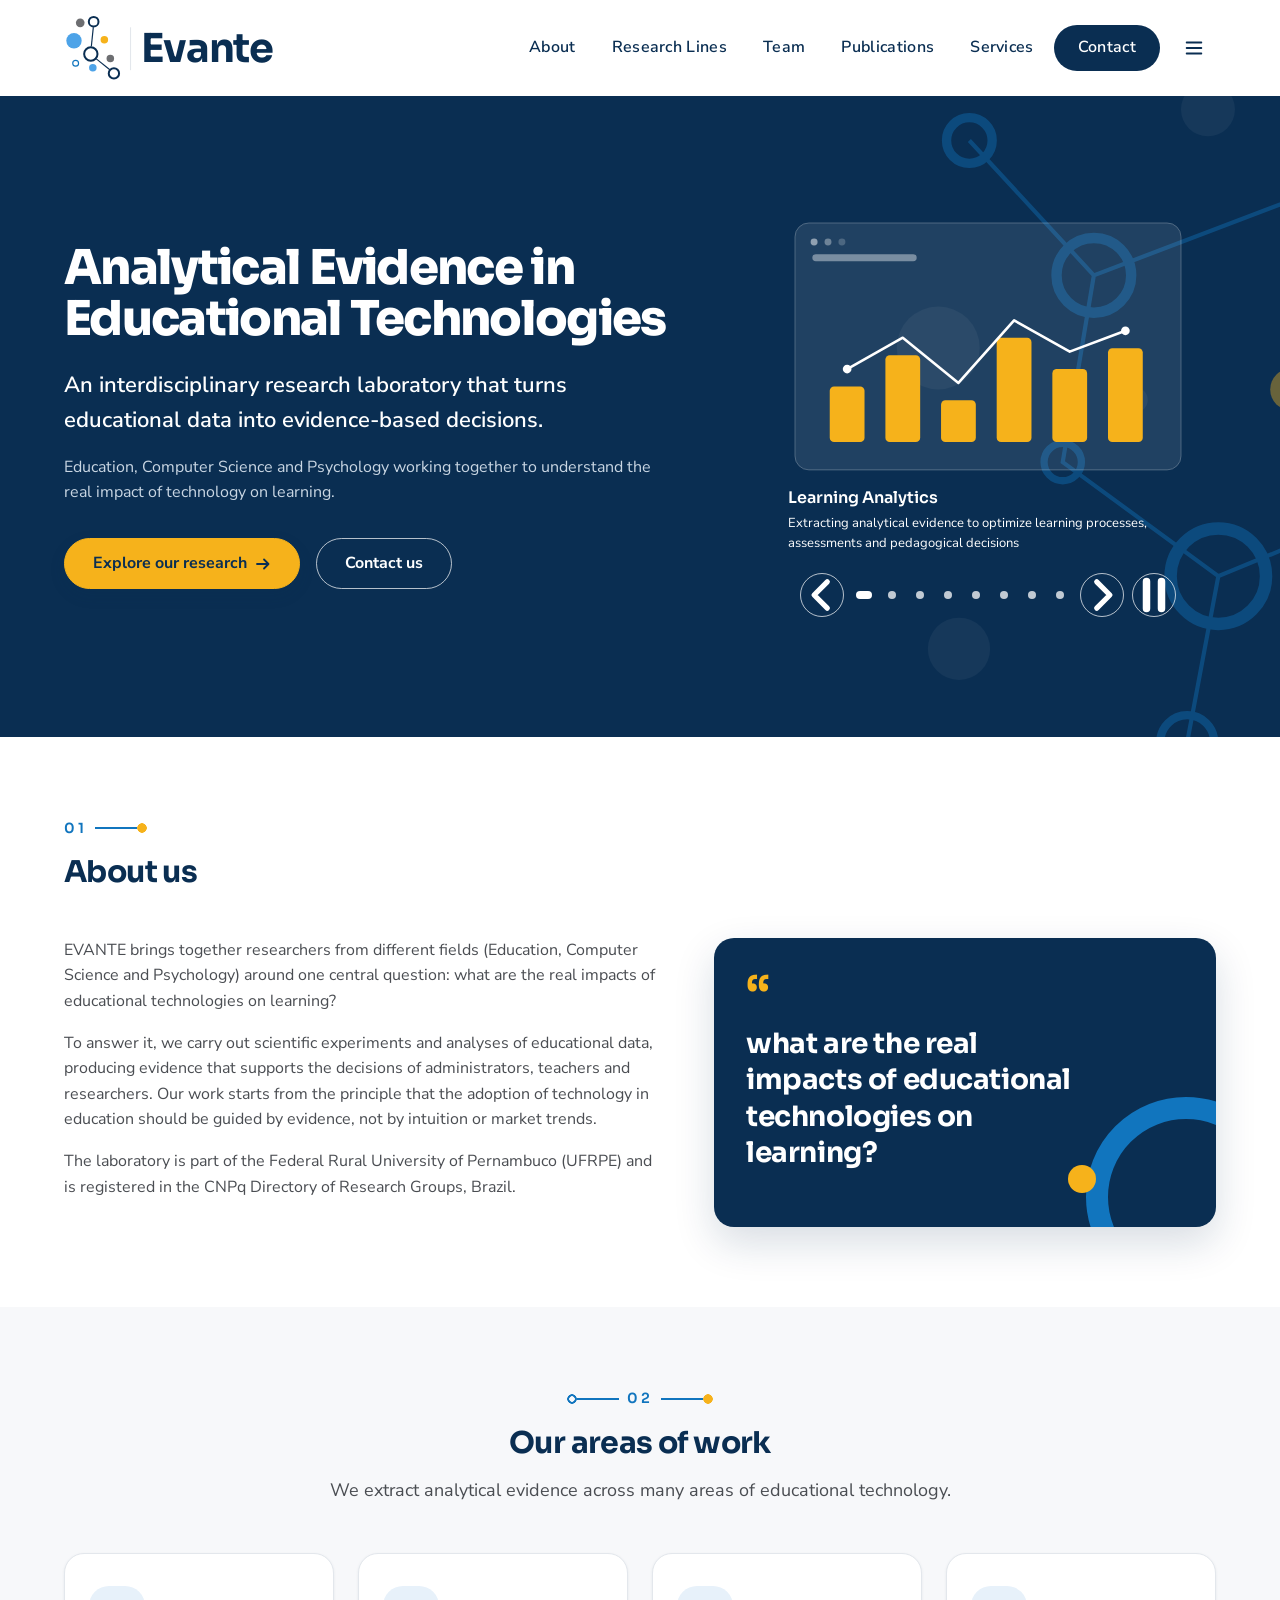
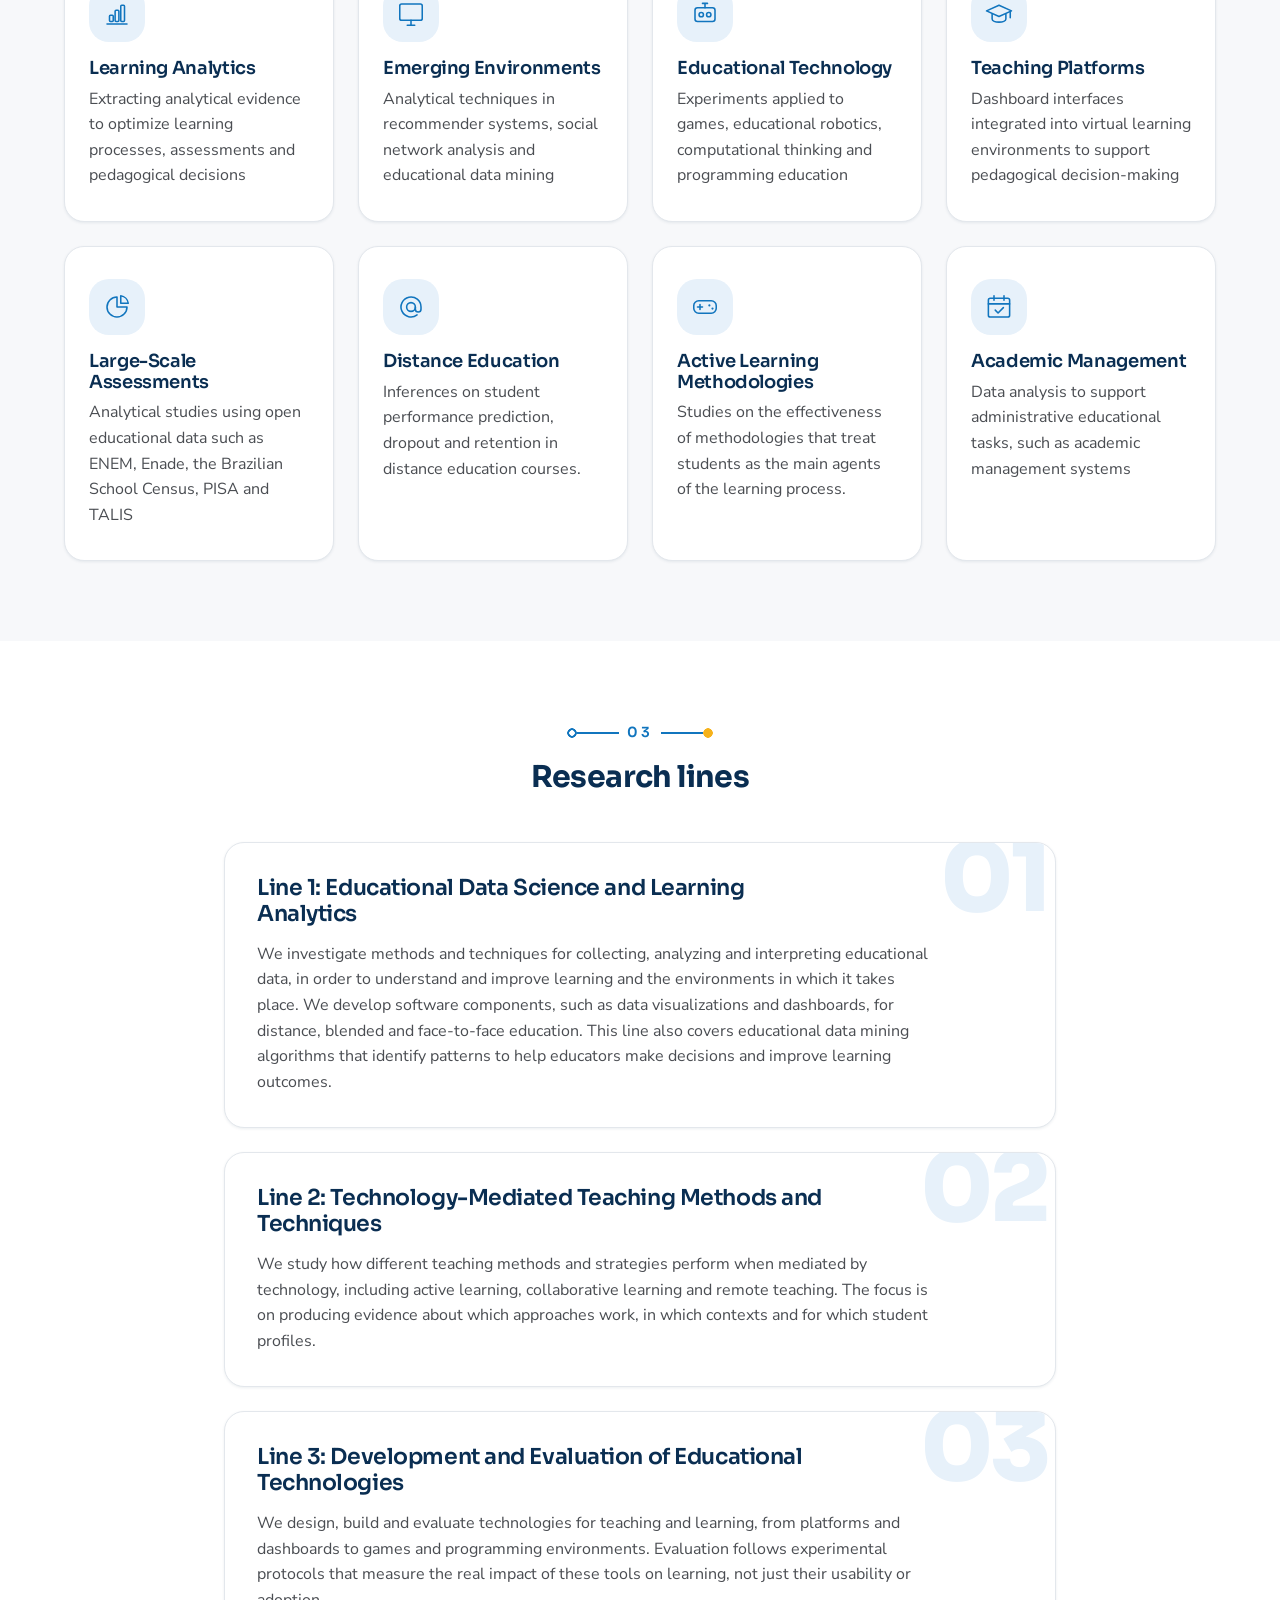
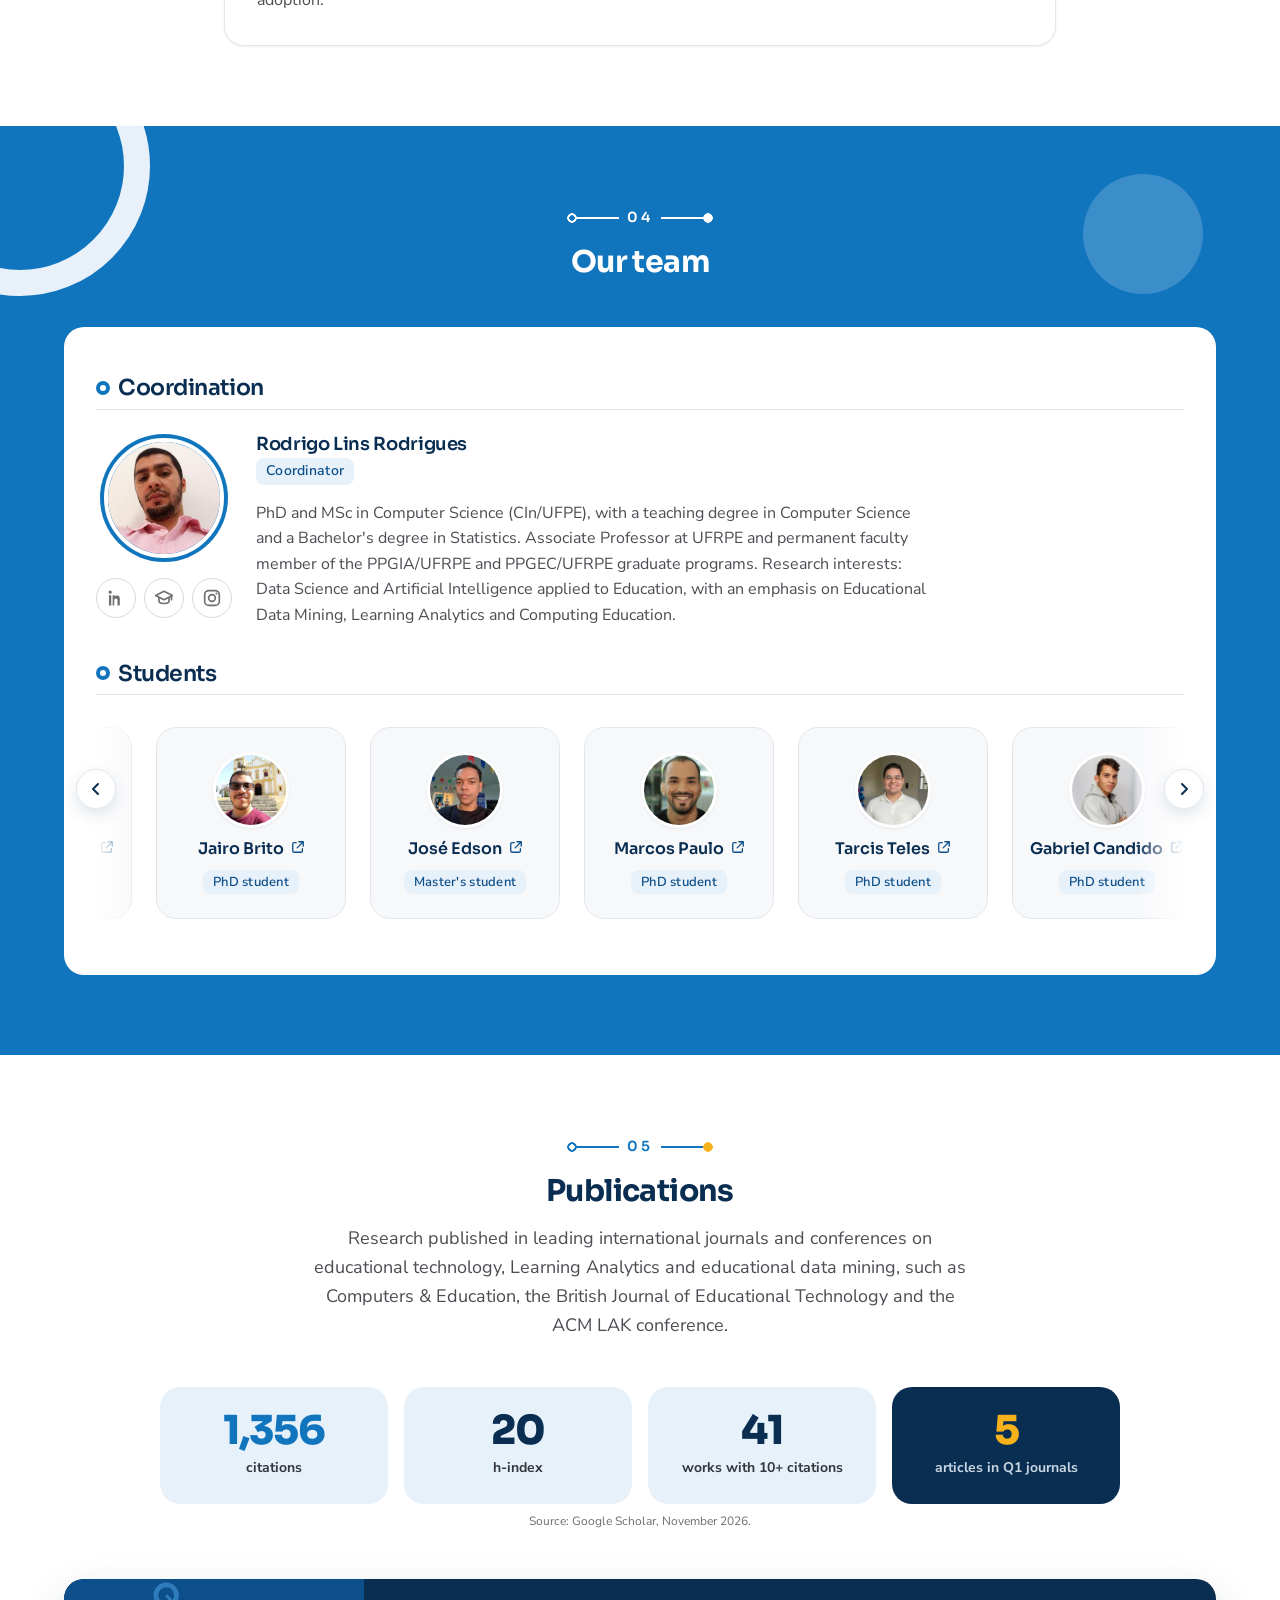
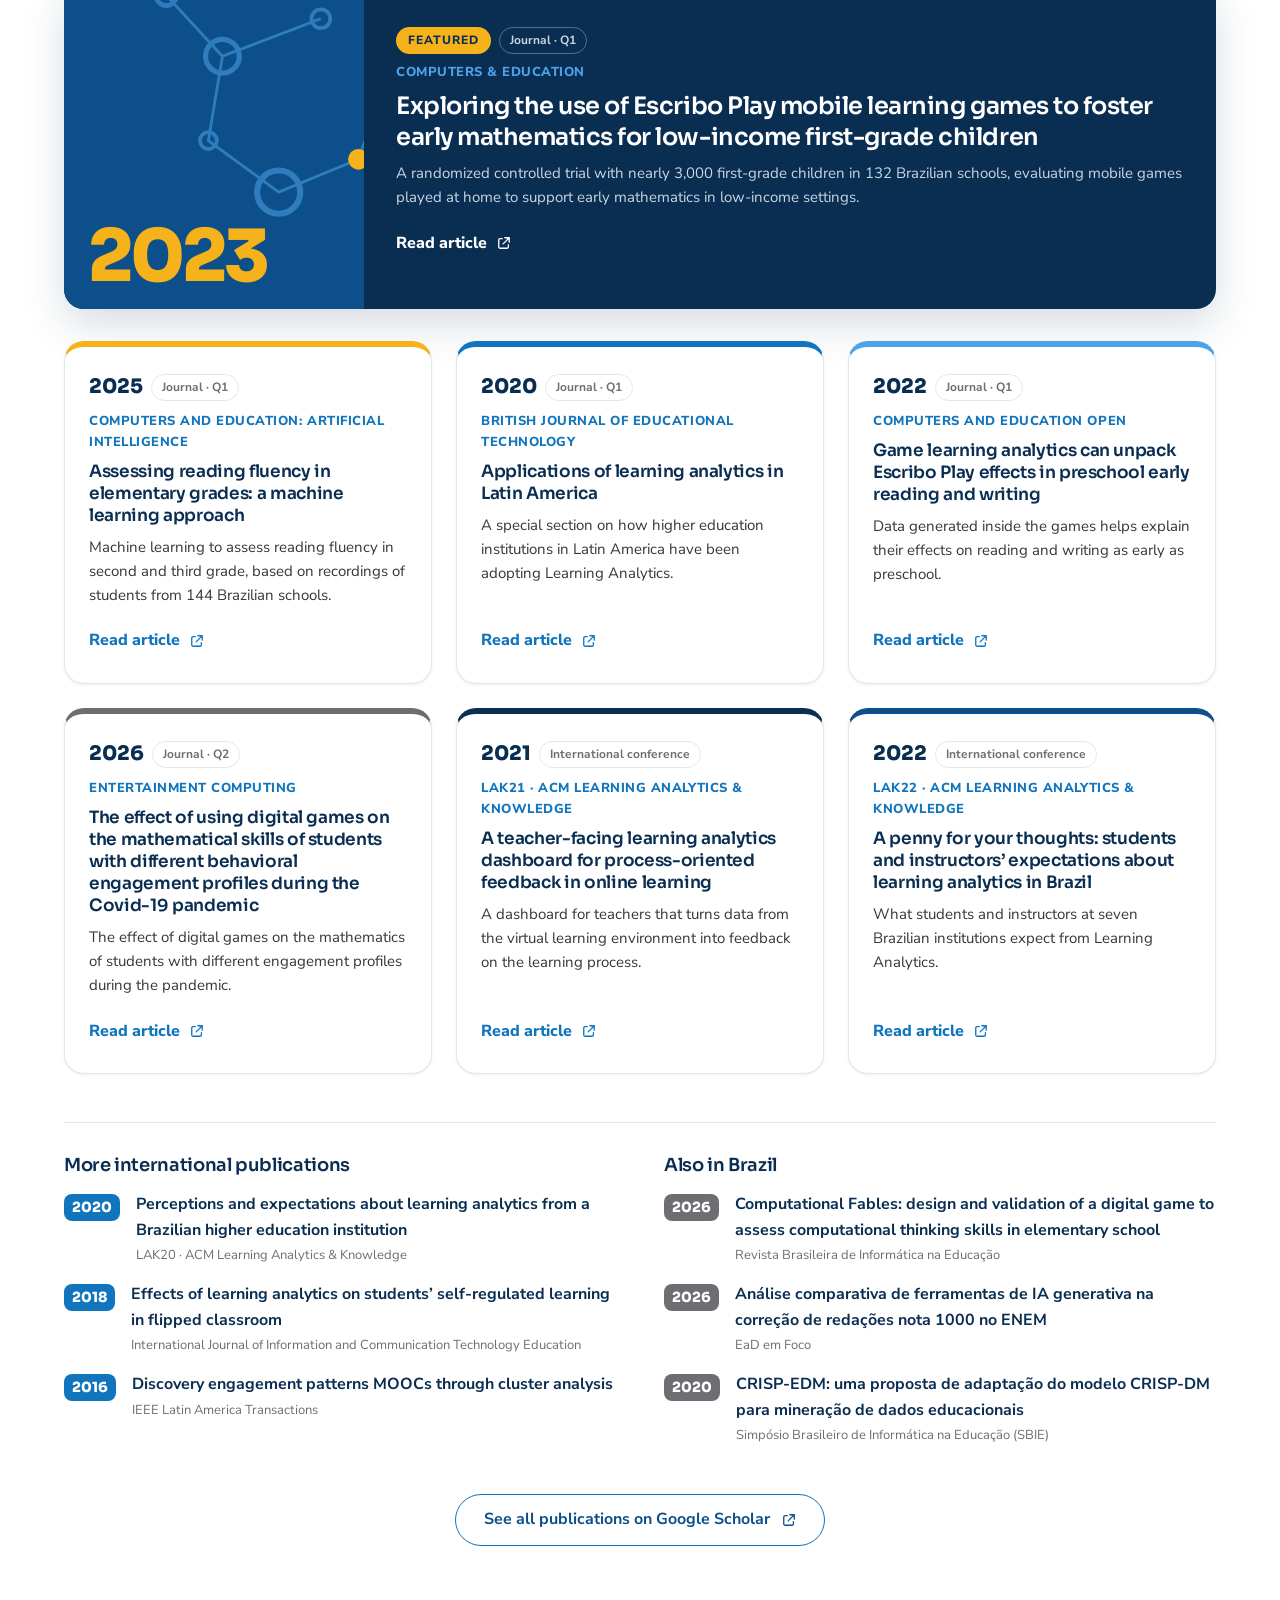
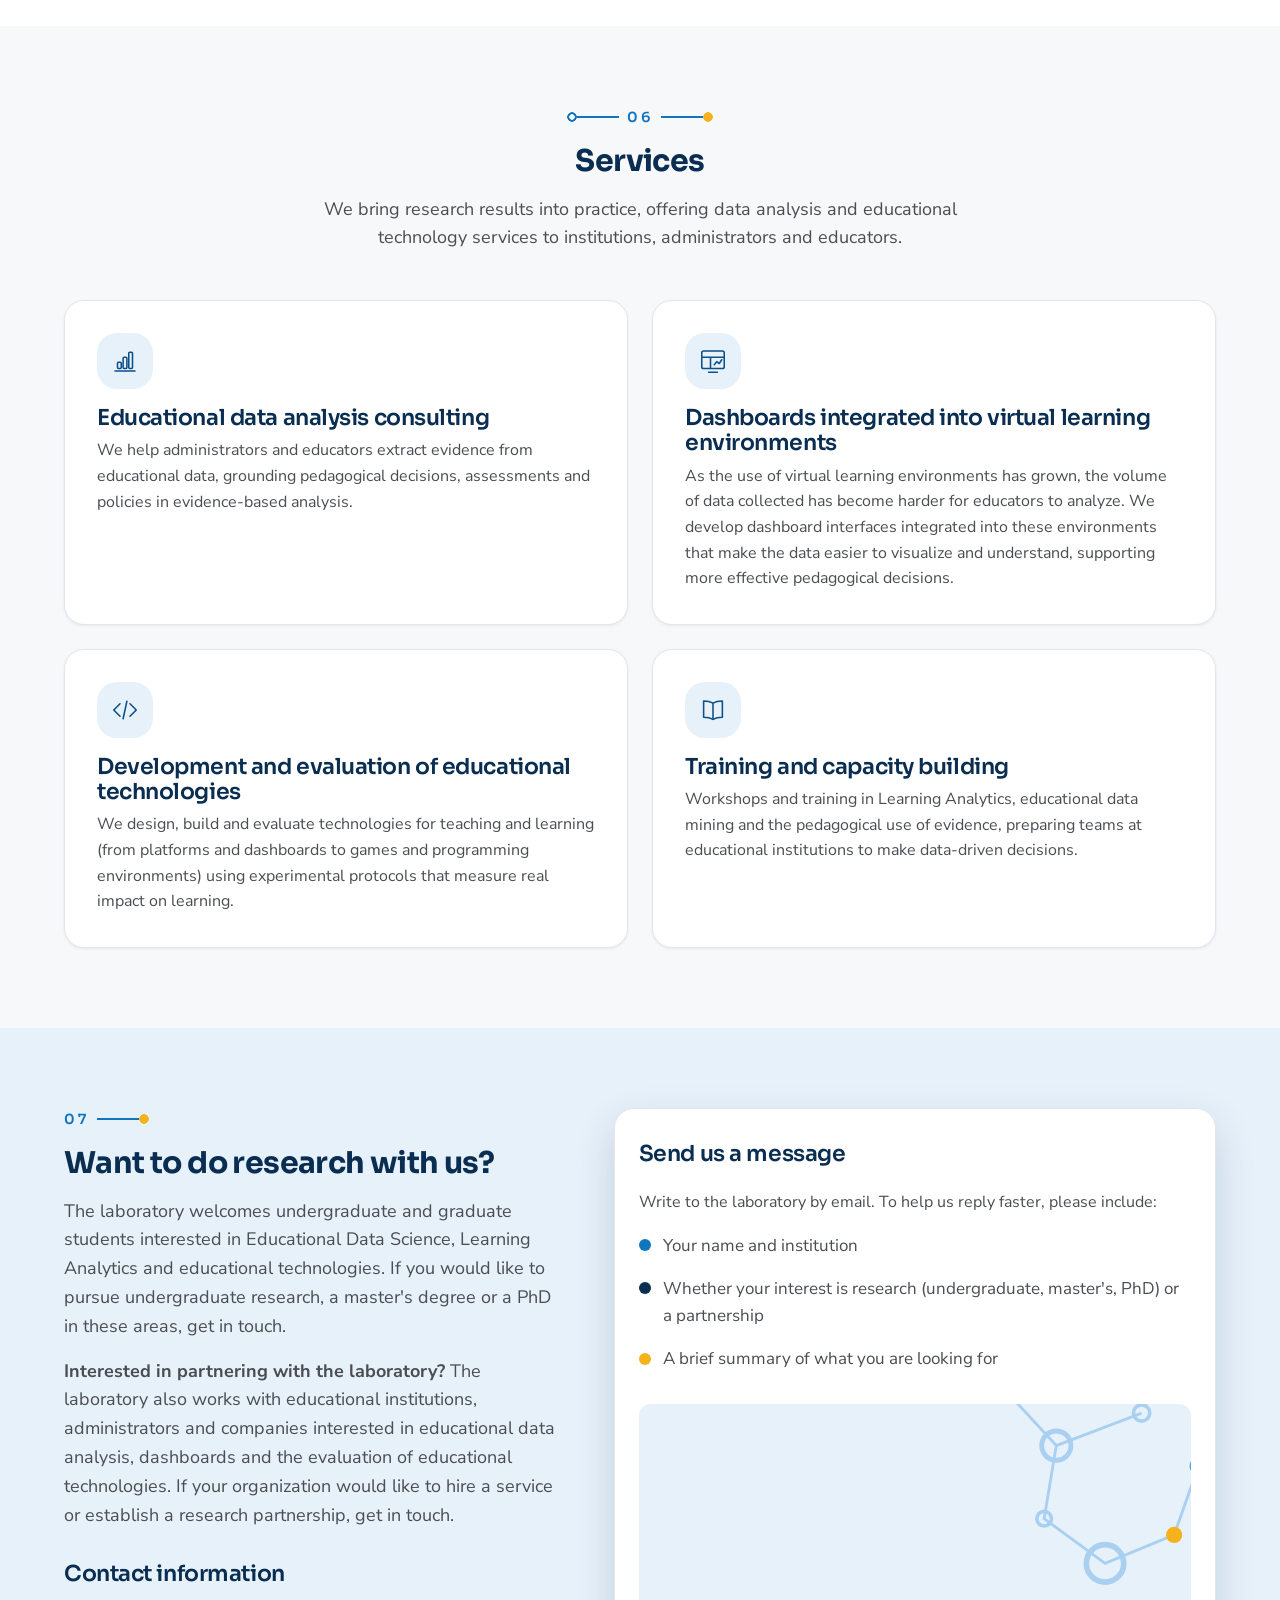
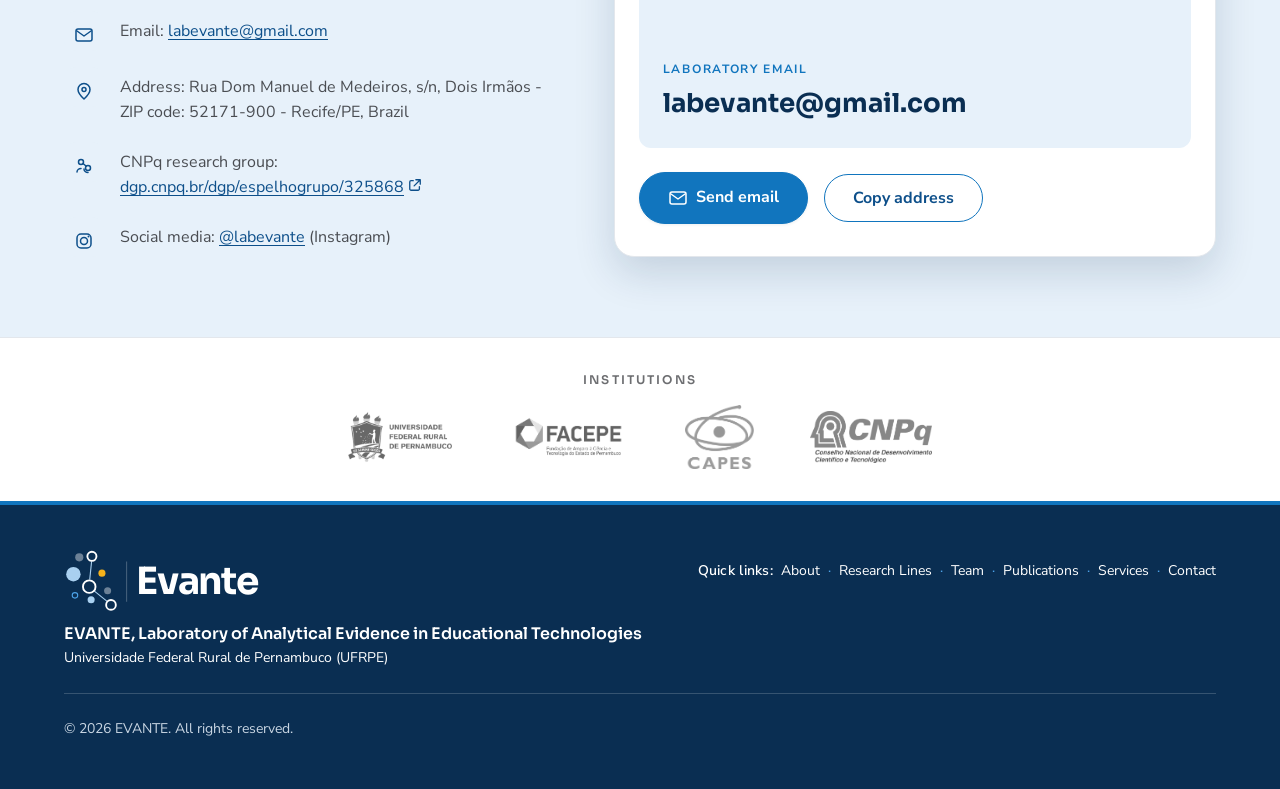
==== commit 1bc3e74b: "Move o seletor de idioma para o menu de três tracinhos Co-Authored-By: Claude Opus 5.5 <noreply@anth" ====
--- a/en/index.html
+++ b/en/index.html
@@ -45,7 +45,7 @@
           <li><a href="#servicos">Services</a></li>
           <li><a class="nav-cta" href="#contato">Contact</a></li>
           <!-- idiomas:inicio -->
-          <li class="nav-lang"><span class="lang-switch" role="group" aria-label="Language"><a href="../" lang="pt-BR" hreflang="pt-BR" title="Português">PT</a><a href="./" lang="en" hreflang="en" title="English" aria-current="page">EN</a><a href="../es/" lang="es" hreflang="es" title="Español">ES</a></span></li>
+          <li class="nav-lang"><div class="lang-menu"><button class="lang-toggle" type="button" aria-expanded="false" aria-controls="lista-idiomas" aria-label="Choose language" title="Choose language"><svg width="22" height="22" viewBox="0 0 24 24" fill="none" aria-hidden="true"><path d="M4 6h16M4 12h16M4 18h16" stroke="currentColor" stroke-width="2" stroke-linecap="round"/></svg></button><div class="lang-switch" id="lista-idiomas" role="group" aria-label="Language"><a href="../" lang="pt-BR" hreflang="pt-BR">Português</a><a href="./" lang="en" hreflang="en" aria-current="page">English</a><a href="../es/" lang="es" hreflang="es">Español</a></div></div></li>
           <!-- idiomas:fim -->
         </ul>
       </nav>
--- a/assets/site.css
+++ b/assets/site.css
@@ -1960,6 +1960,10 @@
        SELETOR DE IDIOMA (PT · EN · ES)
        ========================================================== */
     .nav-lang { order: -1; display: flex; justify-content: center; padding: 4px 0 8px; }
+    .lang-menu { position: relative; }
+    .lang-toggle { display: none; }
+
+    /* Dentro do menu ☰ (celular e tablet) as opções ficam visíveis ao abrir o menu */
     .lang-switch {
       display: inline-flex;
       align-items: center;
@@ -1969,17 +1973,14 @@
       border-radius: var(--radius-full);
     }
     .site-nav .lang-switch a {
-      min-width: 56px;
       min-height: 40px;
       justify-content: center;
-      padding: 0 12px;
+      padding: 0 14px;
       border-radius: var(--radius-full);
-      font-family: var(--font-heading);
-      font-size: 0.8125rem;
+      font-size: 0.875rem;
       font-weight: 700;
-      letter-spacing: 0.04em;
+      letter-spacing: 0;
       color: #0D4F8A;
-      transition: color 150ms ease, background-color 150ms ease, box-shadow 150ms ease;
     }
     .site-nav .lang-switch a:hover { color: #0A2E52; background-color: rgba(255, 255, 255, 0.6); }
     .site-nav .lang-switch a[aria-current="page"],
@@ -1988,9 +1989,60 @@
       background-color: #FFFFFF;
       box-shadow: 0 1px 3px rgba(10, 46, 82, 0.22);
     }
+
+    /* Computador: botão de três tracinhos abre a lista de idiomas */
     @media (min-width: 1024px) {
       .nav-lang { order: 0; margin-left: 8px; padding: 0; }
-      .site-nav .lang-switch a { min-width: 38px; min-height: 32px; padding: 0 8px; font-size: 0.75rem; }
+      .js .lang-toggle {
+        display: inline-flex;
+        align-items: center;
+        justify-content: center;
+        width: 44px;
+        height: 44px;
+        padding: 0;
+        border: 0;
+        border-radius: var(--radius-md);
+        background: transparent;
+        color: var(--color-heading);
+        cursor: pointer;
+        transition: background-color 150ms ease;
+      }
+      .js .lang-toggle:hover,
+      .js .lang-menu.is-open .lang-toggle { background-color: var(--color-primary-light); }
+      .js .lang-switch {
+        display: none;
+        position: absolute;
+        top: calc(100% + 8px);
+        right: 0;
+        z-index: 20;
+        flex-direction: column;
+        align-items: stretch;
+        gap: 2px;
+        min-width: 168px;
+        padding: 6px;
+        background-color: var(--color-bg);
+        border: 1px solid var(--color-border);
+        border-radius: var(--radius-md);
+        box-shadow: var(--shadow-lg);
+      }
+      .js .lang-menu.is-open .lang-switch { display: flex; }
+      .js .site-nav .lang-switch a {
+        justify-content: flex-start;
+        min-height: 44px;
+        padding: 0 14px;
+        border-radius: var(--radius-sm);
+        font-size: 0.9375rem;
+        font-weight: 600;
+        color: var(--color-heading);
+      }
+      .js .site-nav .lang-switch a:hover { background-color: var(--color-primary-light); }
+      .js .site-nav .lang-switch a[aria-current="page"],
+      .js .site-nav .lang-switch a[aria-current="page"]:hover {
+        color: #1175BE;
+        font-weight: 800;
+        background-color: var(--color-primary-light);
+        box-shadow: none;
+      }
     }
 
     /* Com o seletor de idioma, o menu completo só cabe a partir de 1024px:
@@ -2022,6 +2074,5 @@
       .site-nav ul { flex-wrap: nowrap; gap: 2px; }
       .site-nav a { padding: 10px var(--space-2); font-size: 0.875rem; }
       .site-nav .nav-cta { padding: 10px var(--space-3); }
-      .site-nav .lang-switch a { min-width: 32px; padding: 0 5px; }
-      .nav-lang { margin-left: 4px; }
-    }
+      .nav-lang { margin-left: 2px; }
+    }
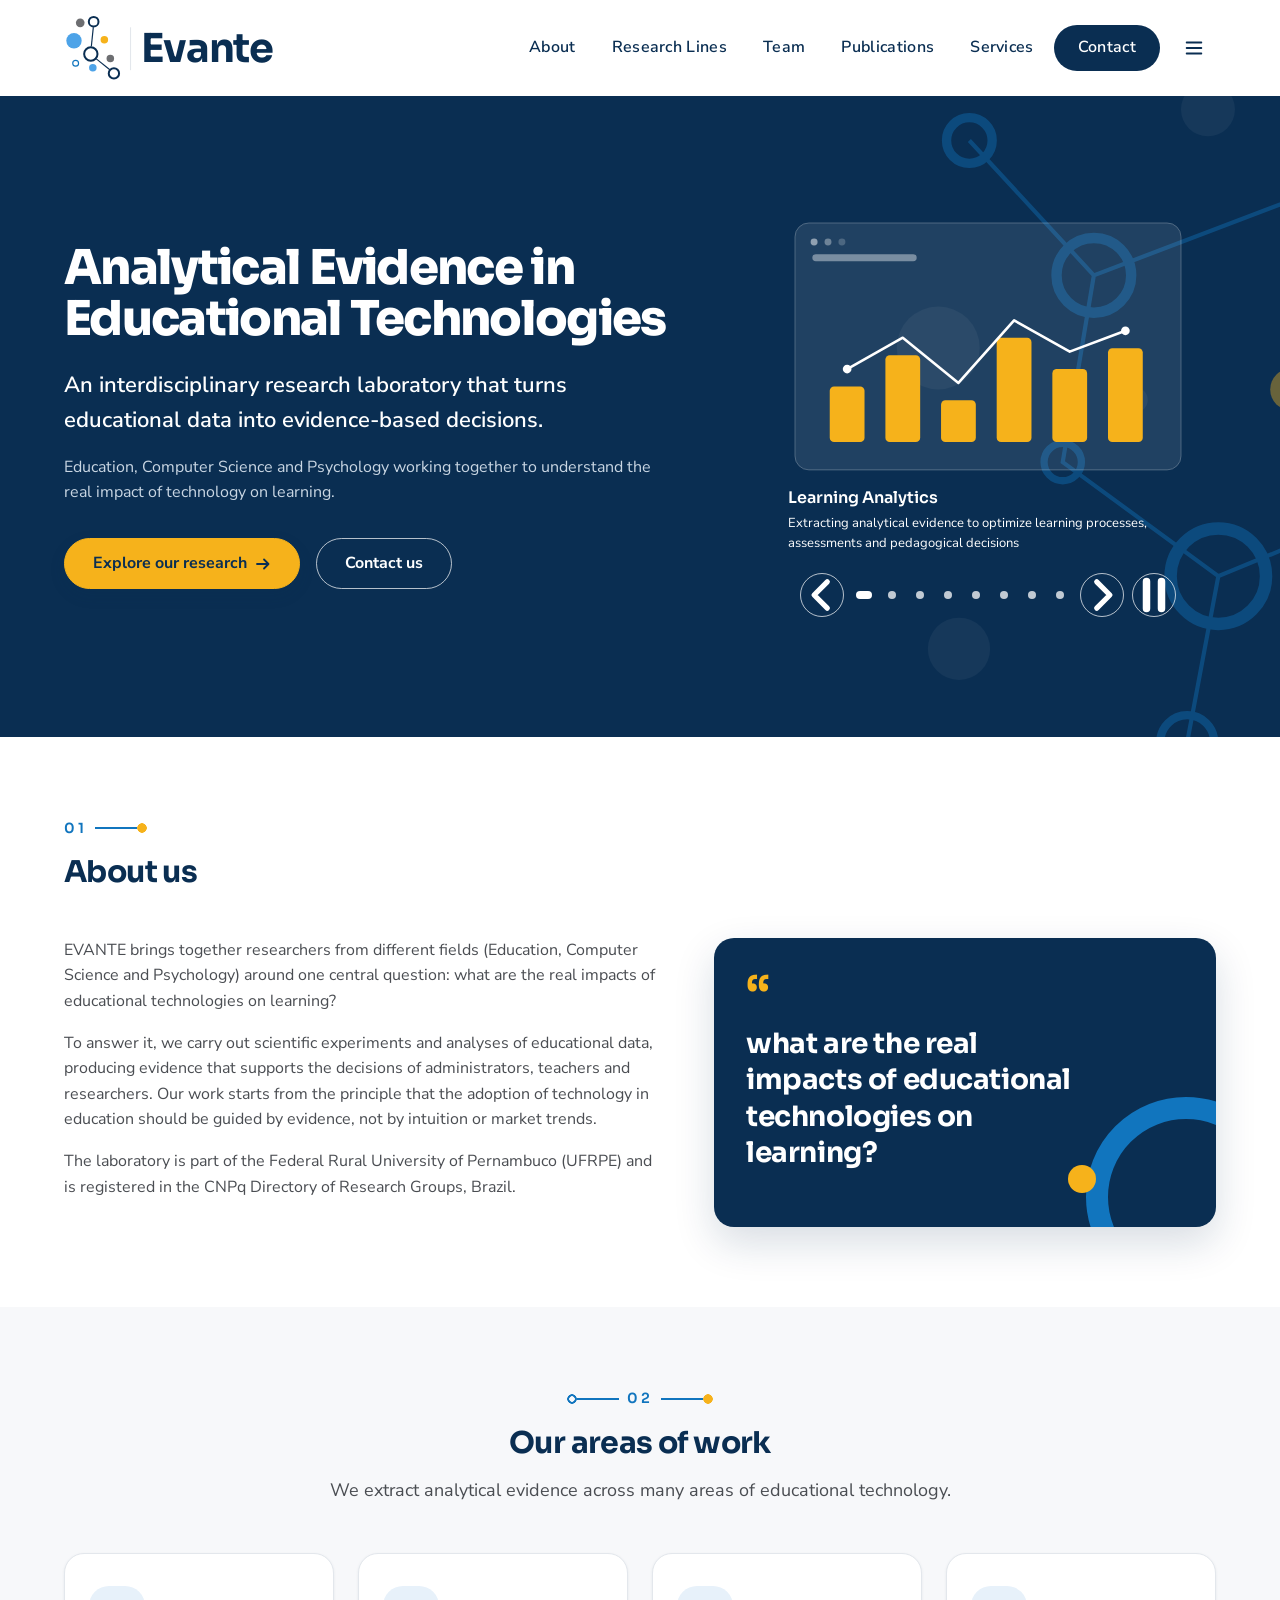
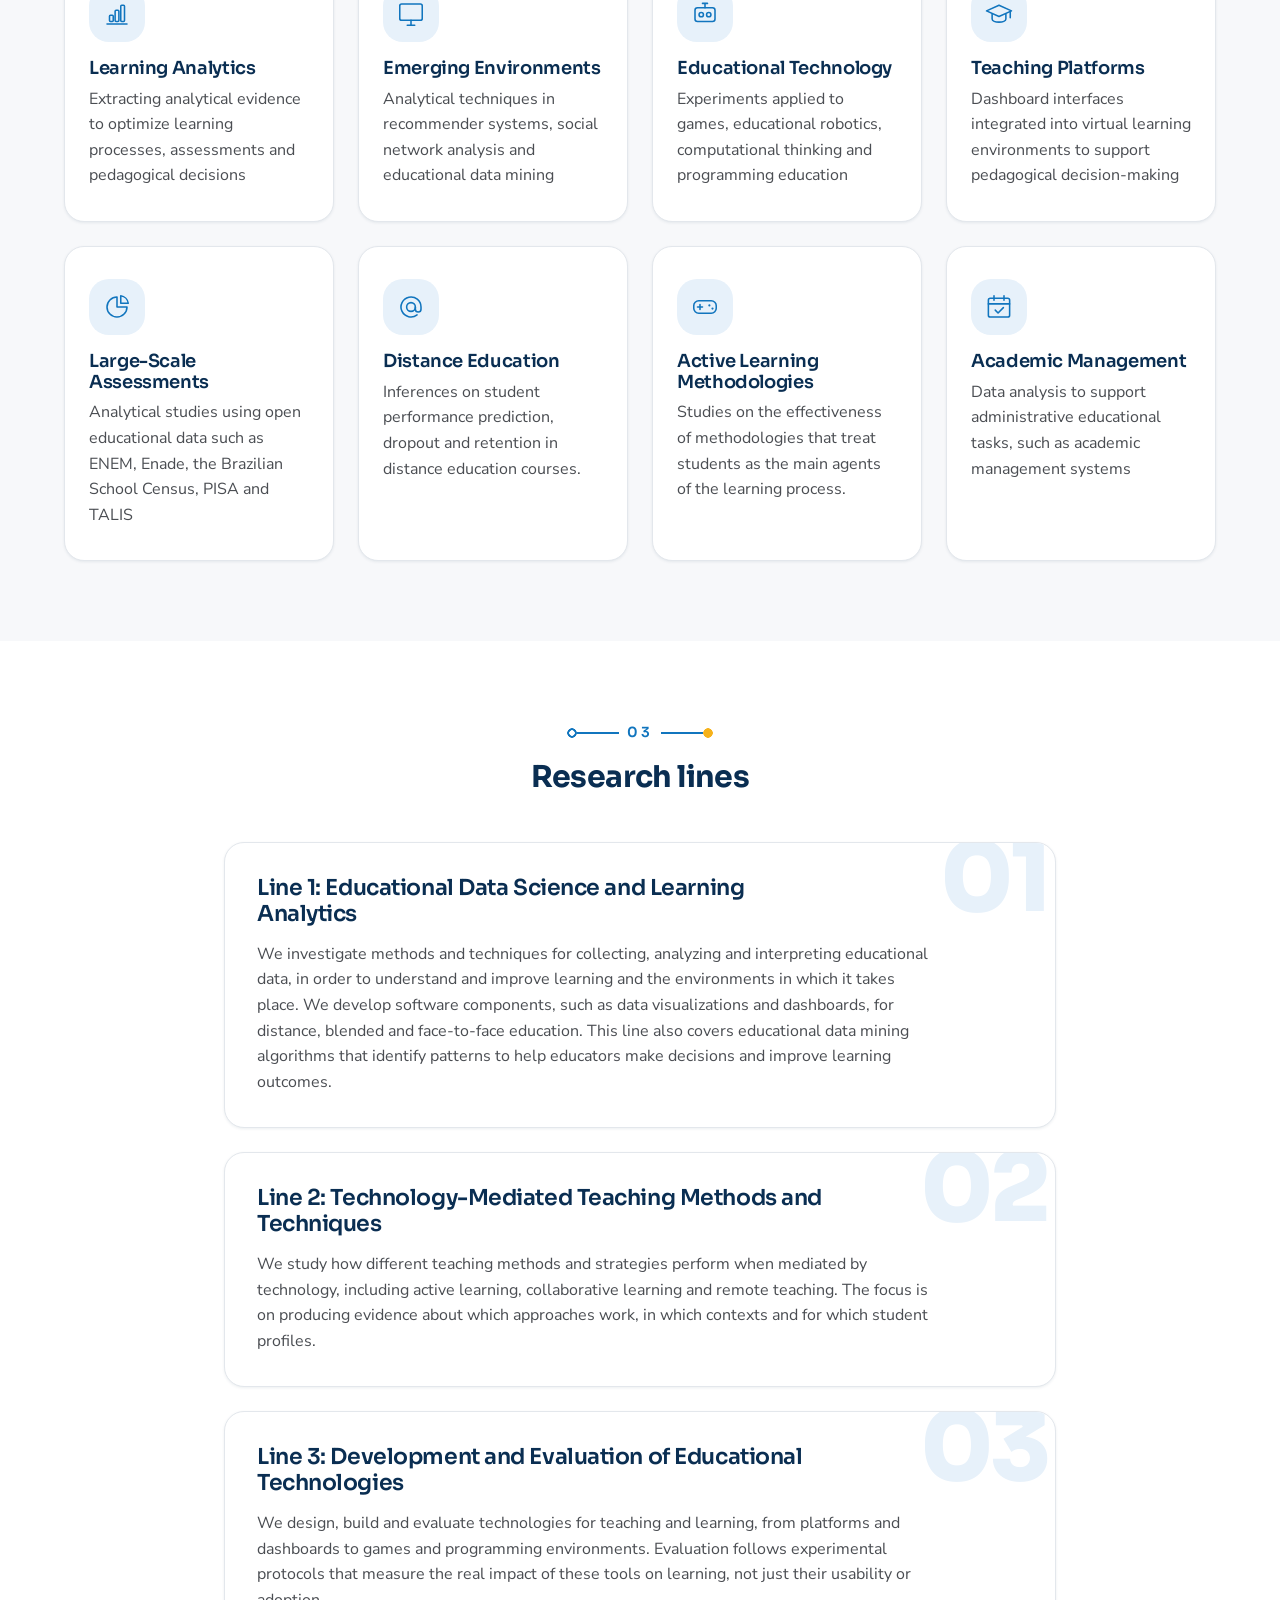
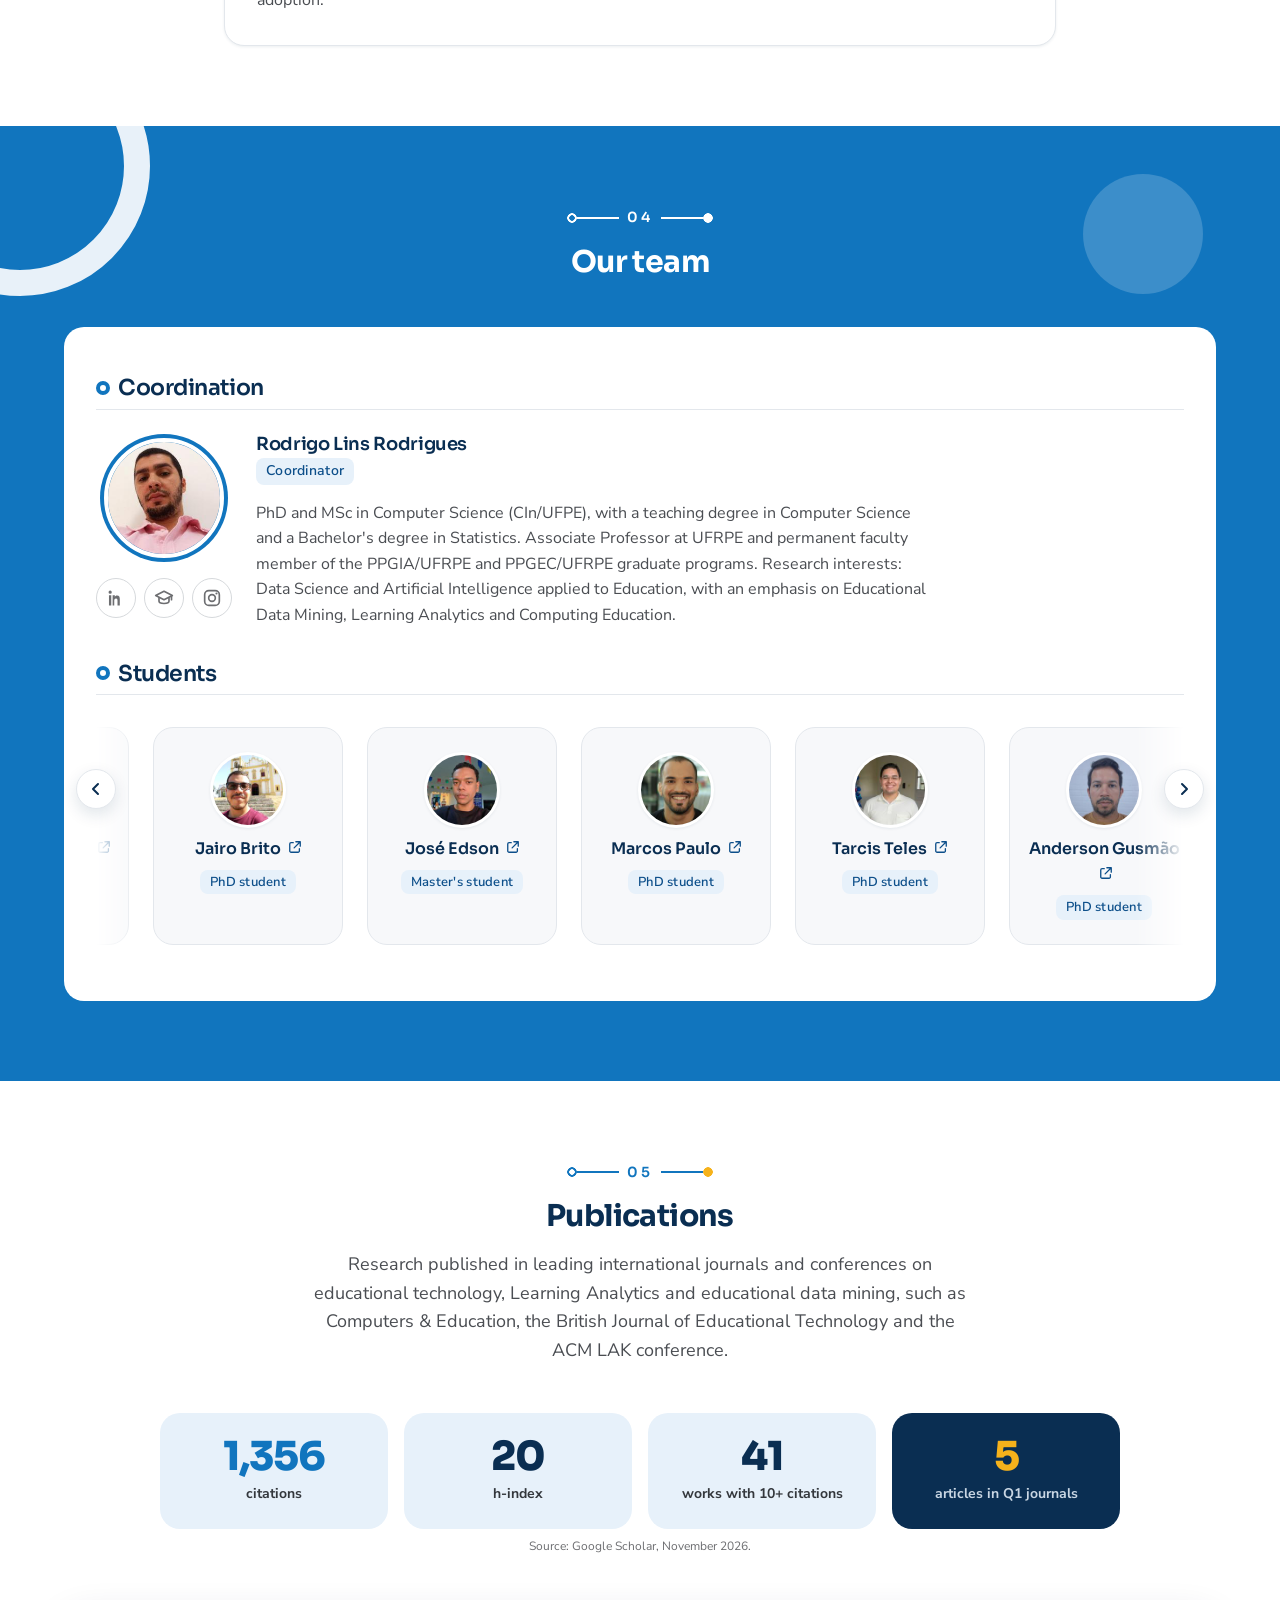
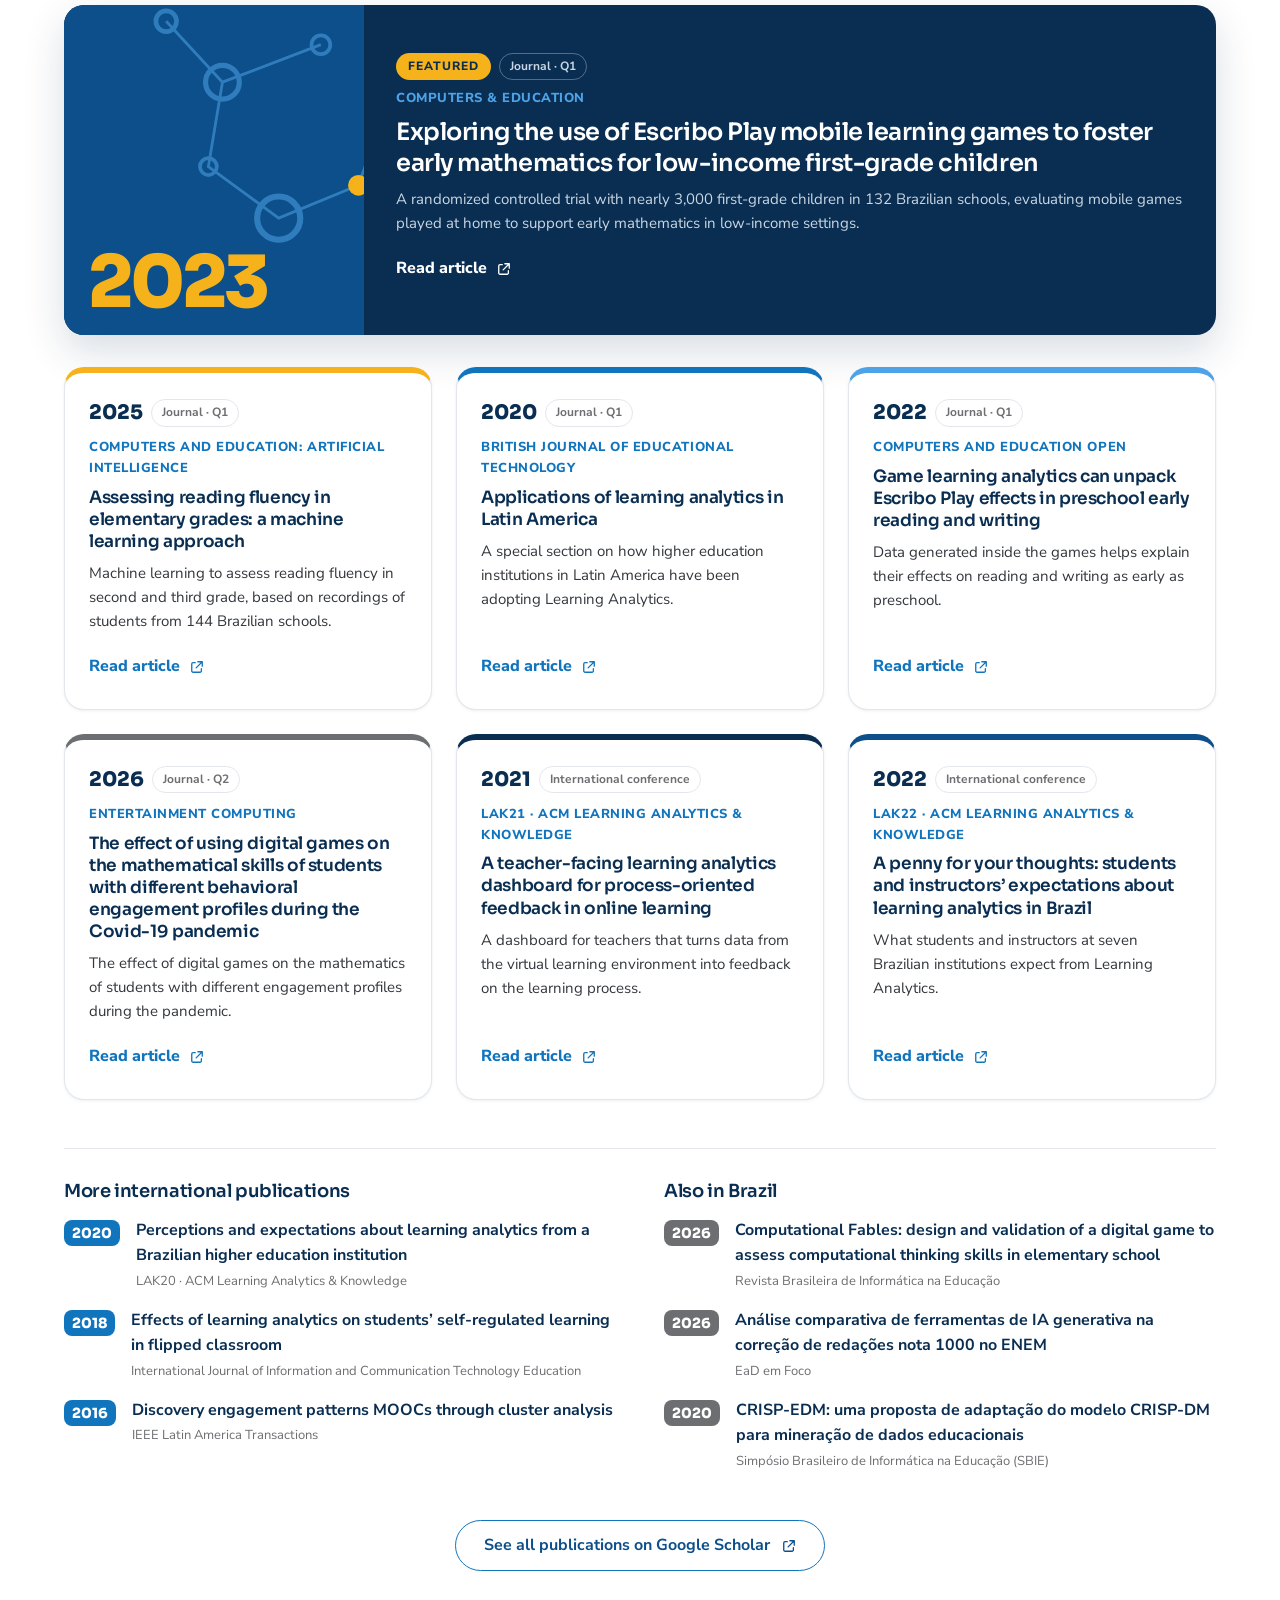
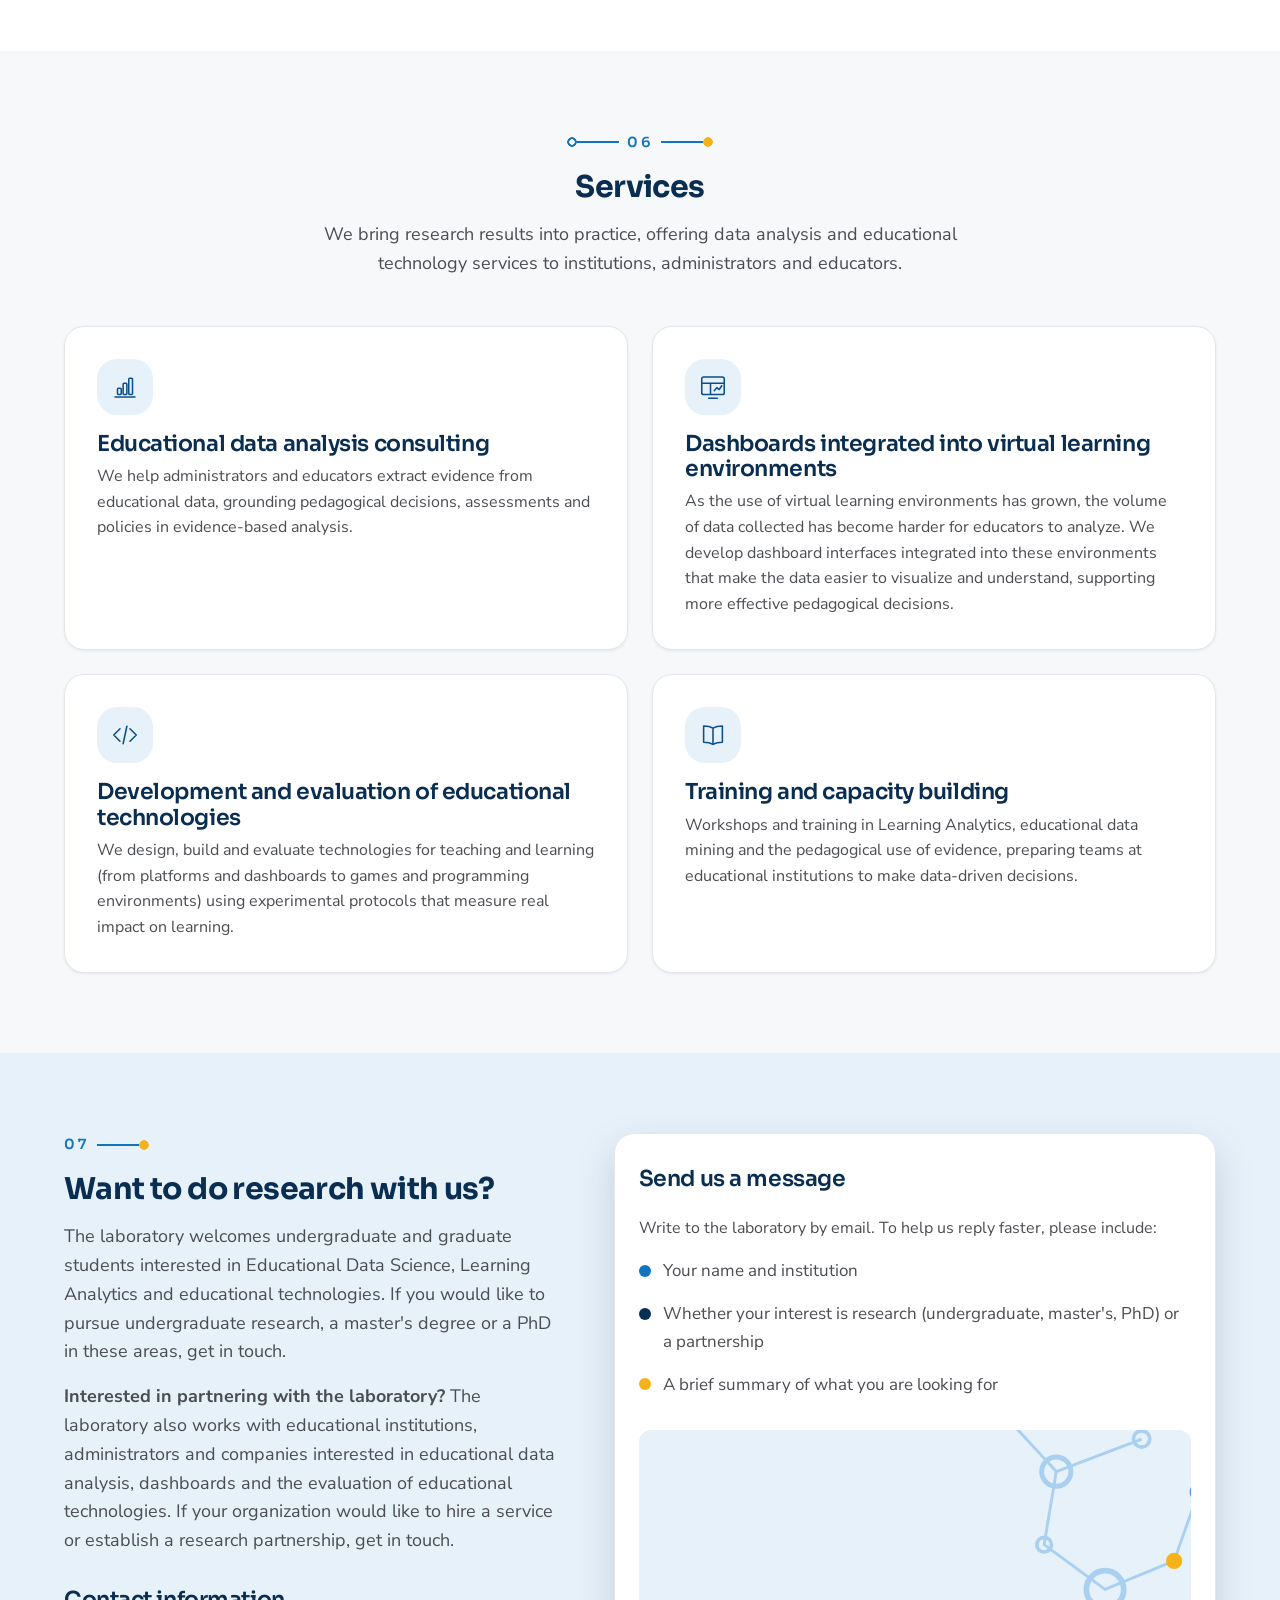
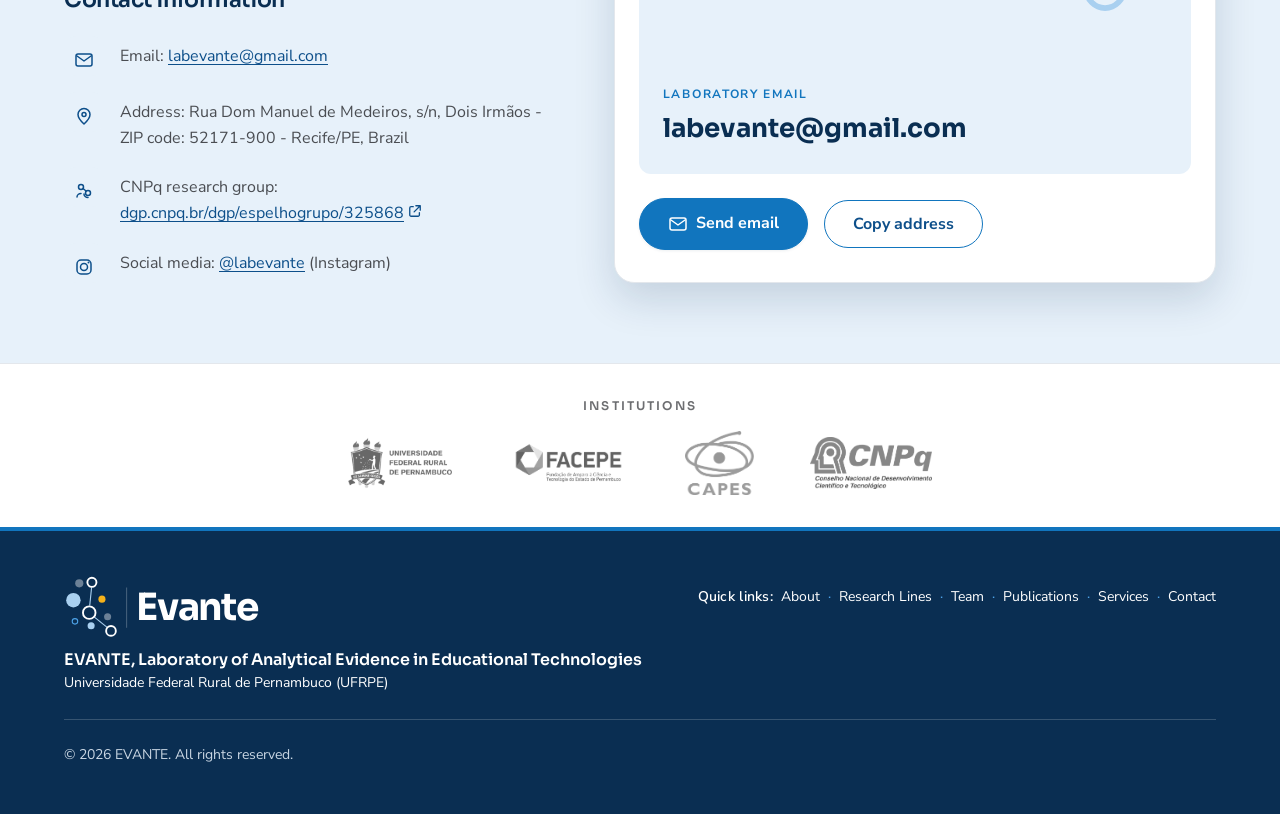
==== commit f3c5ec2c: "Adiciona Anderson Gusmão (doutorando) à equipe Co-Authored-By: Claude Fable 5.2 <noreply@anthropic.c" ====
--- a/en/index.html
+++ b/en/index.html
@@ -573,6 +573,13 @@
                   <a class="student-link" href="http://lattes.cnpq.br/6045416682570918" target="_blank" rel="noopener noreferrer" aria-label="Lattes CV of Tarcis Teles (opens in a new tab)">
                     <img class="student-photo" src="../assets/fotos/estudante-5.jpg" width="76" height="76" loading="lazy" alt="Photo of Tarcis Teles">
                     <p class="student-name">Tarcis Teles <svg class="external-icon" viewBox="0 0 16 16" fill="none" aria-hidden="true"><path d="M6 3H3.5A1.5 1.5 0 0 0 2 4.5v8A1.5 1.5 0 0 0 3.5 14h8a1.5 1.5 0 0 0 1.5-1.5V10M9 2h5v5M14 2L7 9" stroke="currentColor" stroke-width="1.5" stroke-linecap="round" stroke-linejoin="round"/></svg></p>
+                    <p class="student-meta">PhD student</p>
+                  </a>
+                </li>
+                <li class="student-card student-card--link">
+                  <a class="student-link" href="http://lattes.cnpq.br/1358390018671110" target="_blank" rel="noopener noreferrer" aria-label="Lattes CV of Anderson Gusmão (opens in a new tab)">
+                    <img class="student-photo" src="../assets/fotos/estudante-6.jpg" width="76" height="76" loading="lazy" alt="Photo of Anderson Gusmão">
+                    <p class="student-name">Anderson Gusmão <svg class="external-icon" viewBox="0 0 16 16" fill="none" aria-hidden="true"><path d="M6 3H3.5A1.5 1.5 0 0 0 2 4.5v8A1.5 1.5 0 0 0 3.5 14h8a1.5 1.5 0 0 0 1.5-1.5V10M9 2h5v5M14 2L7 9" stroke="currentColor" stroke-width="1.5" stroke-linecap="round" stroke-linejoin="round"/></svg></p>
                     <p class="student-meta">PhD student</p>
                   </a>
                 </li>
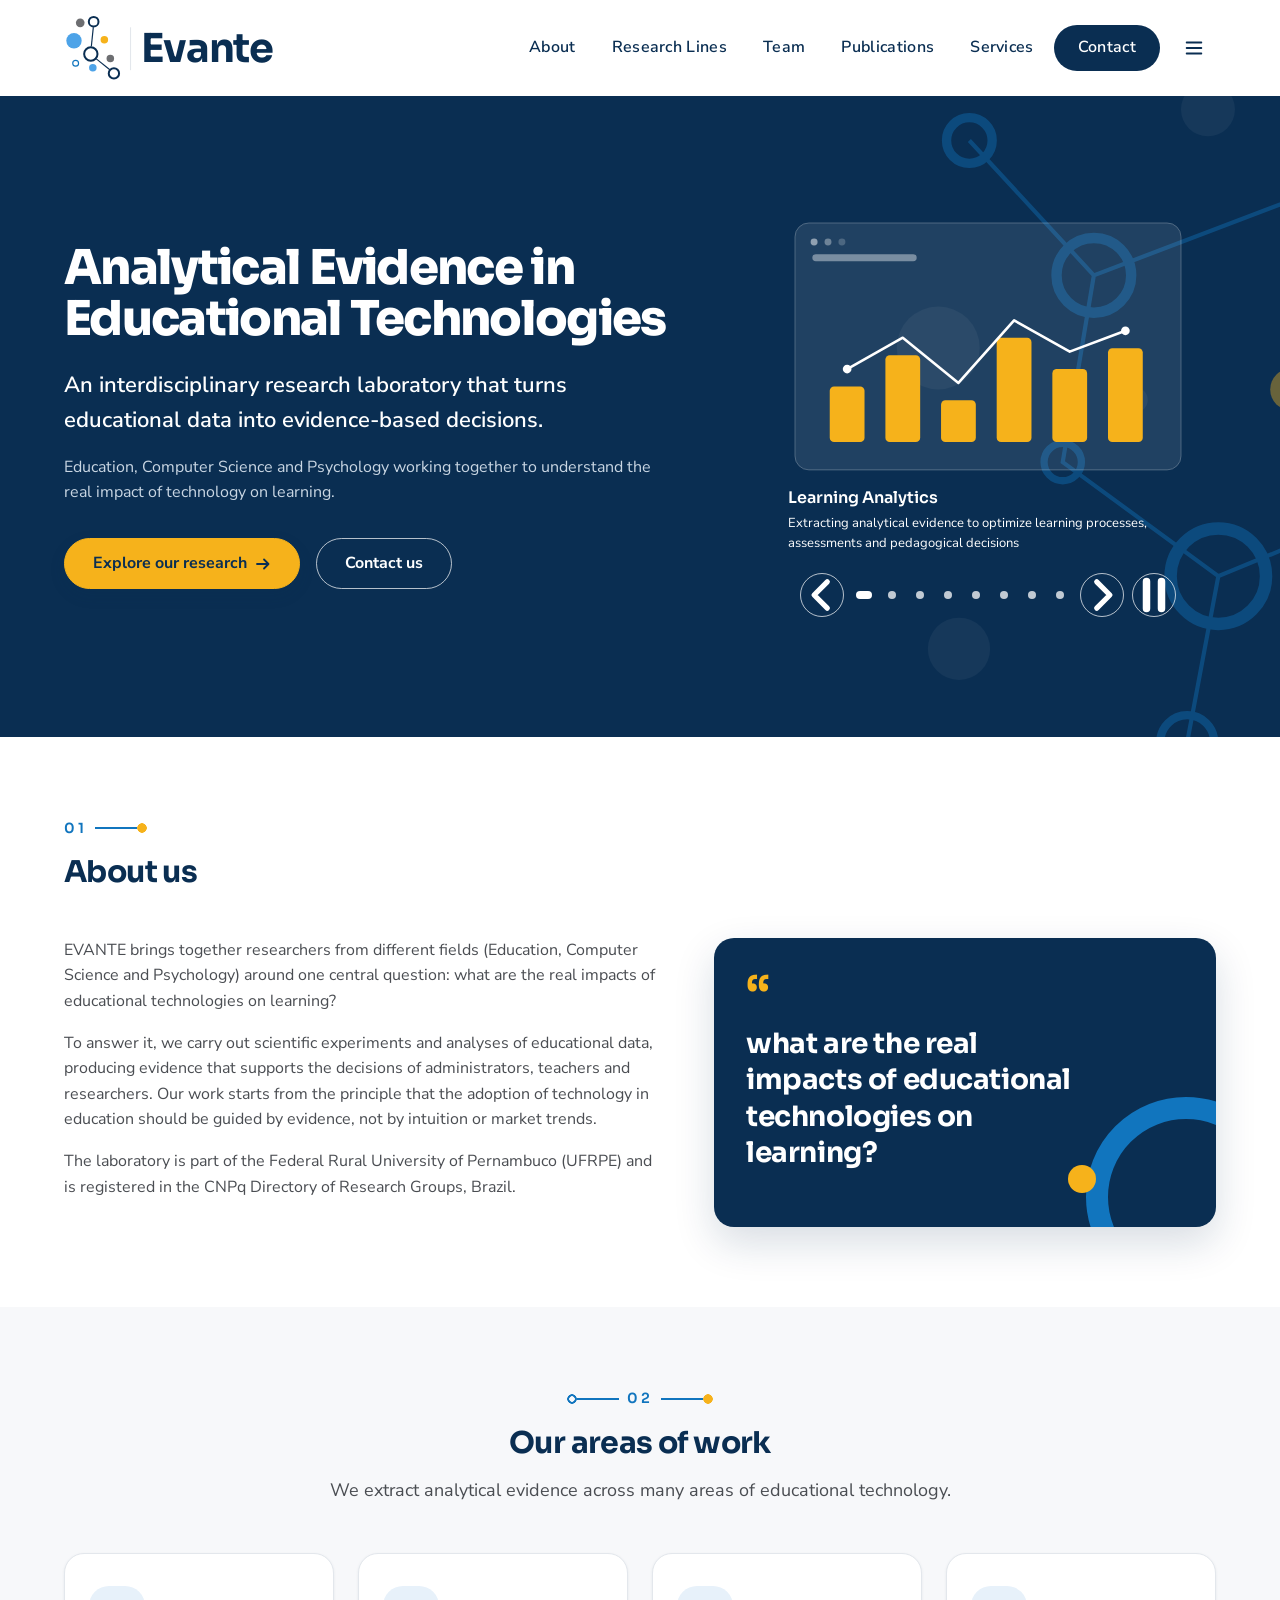
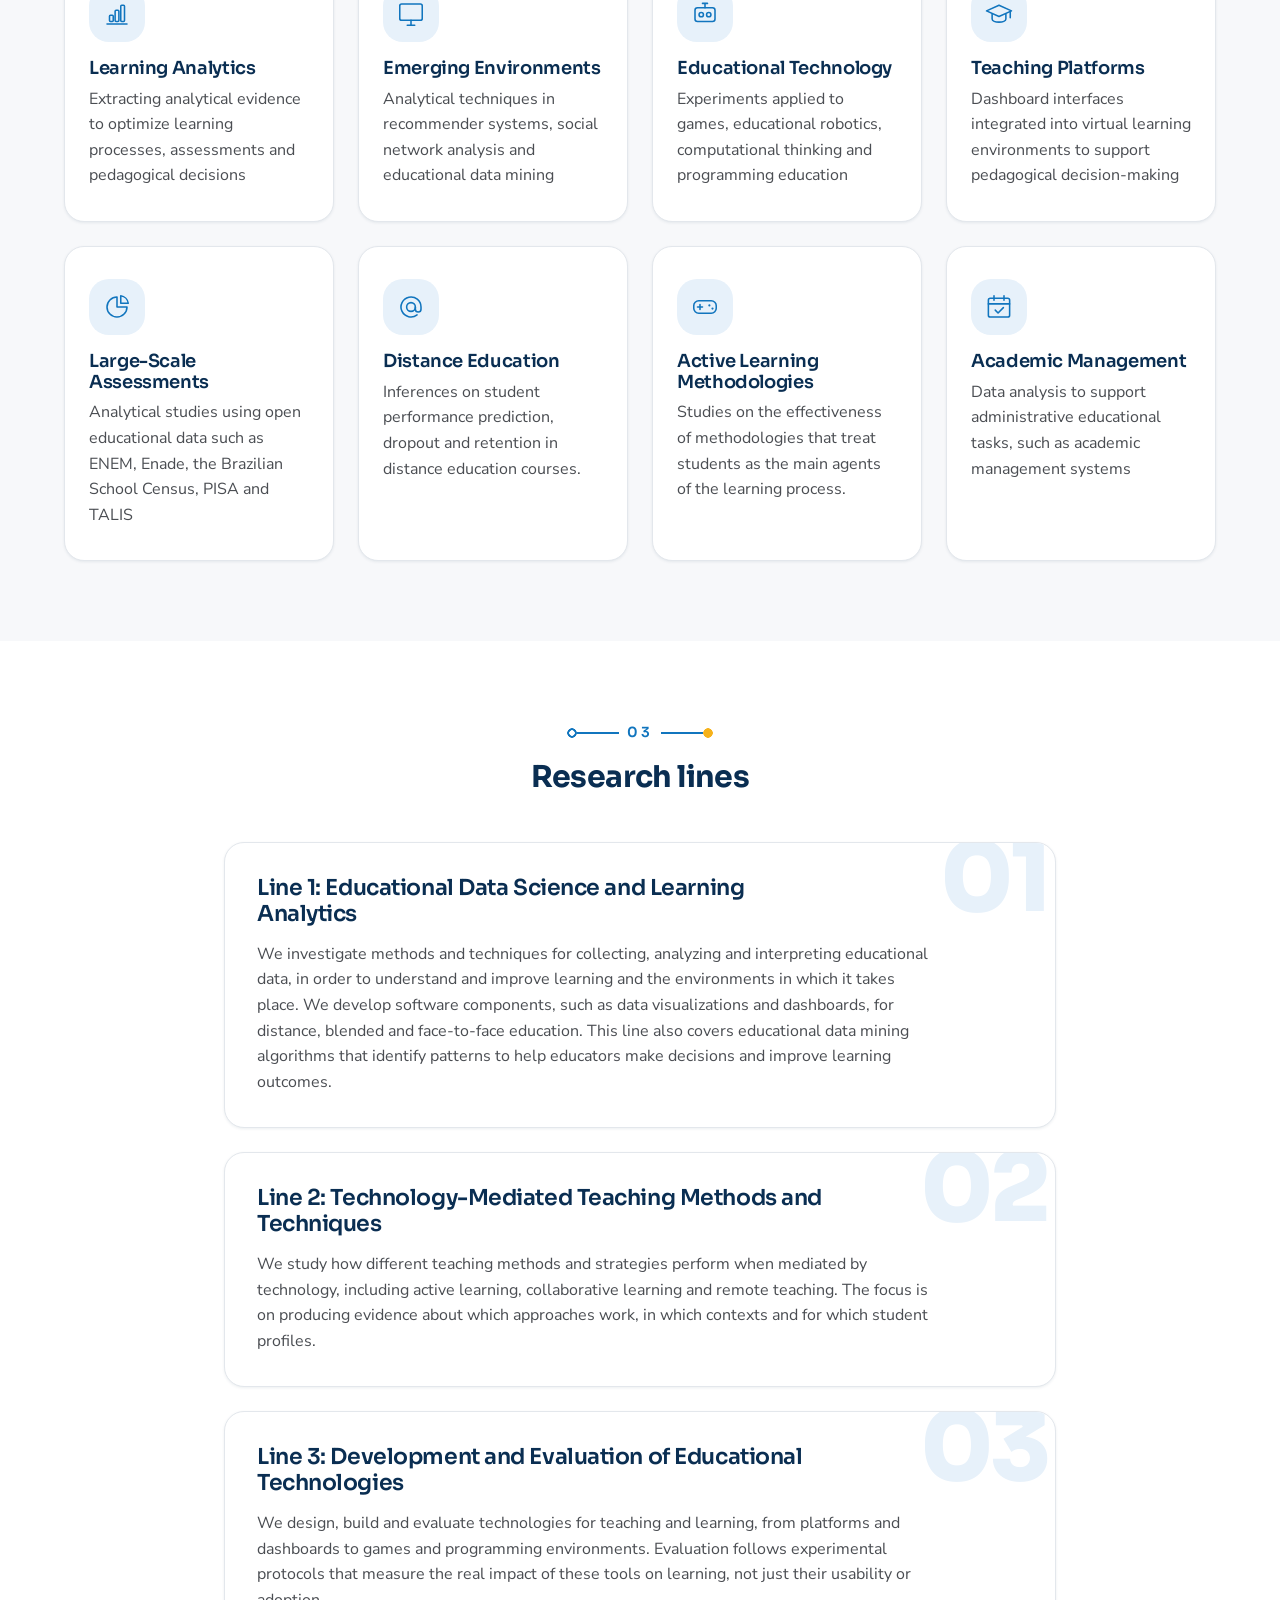
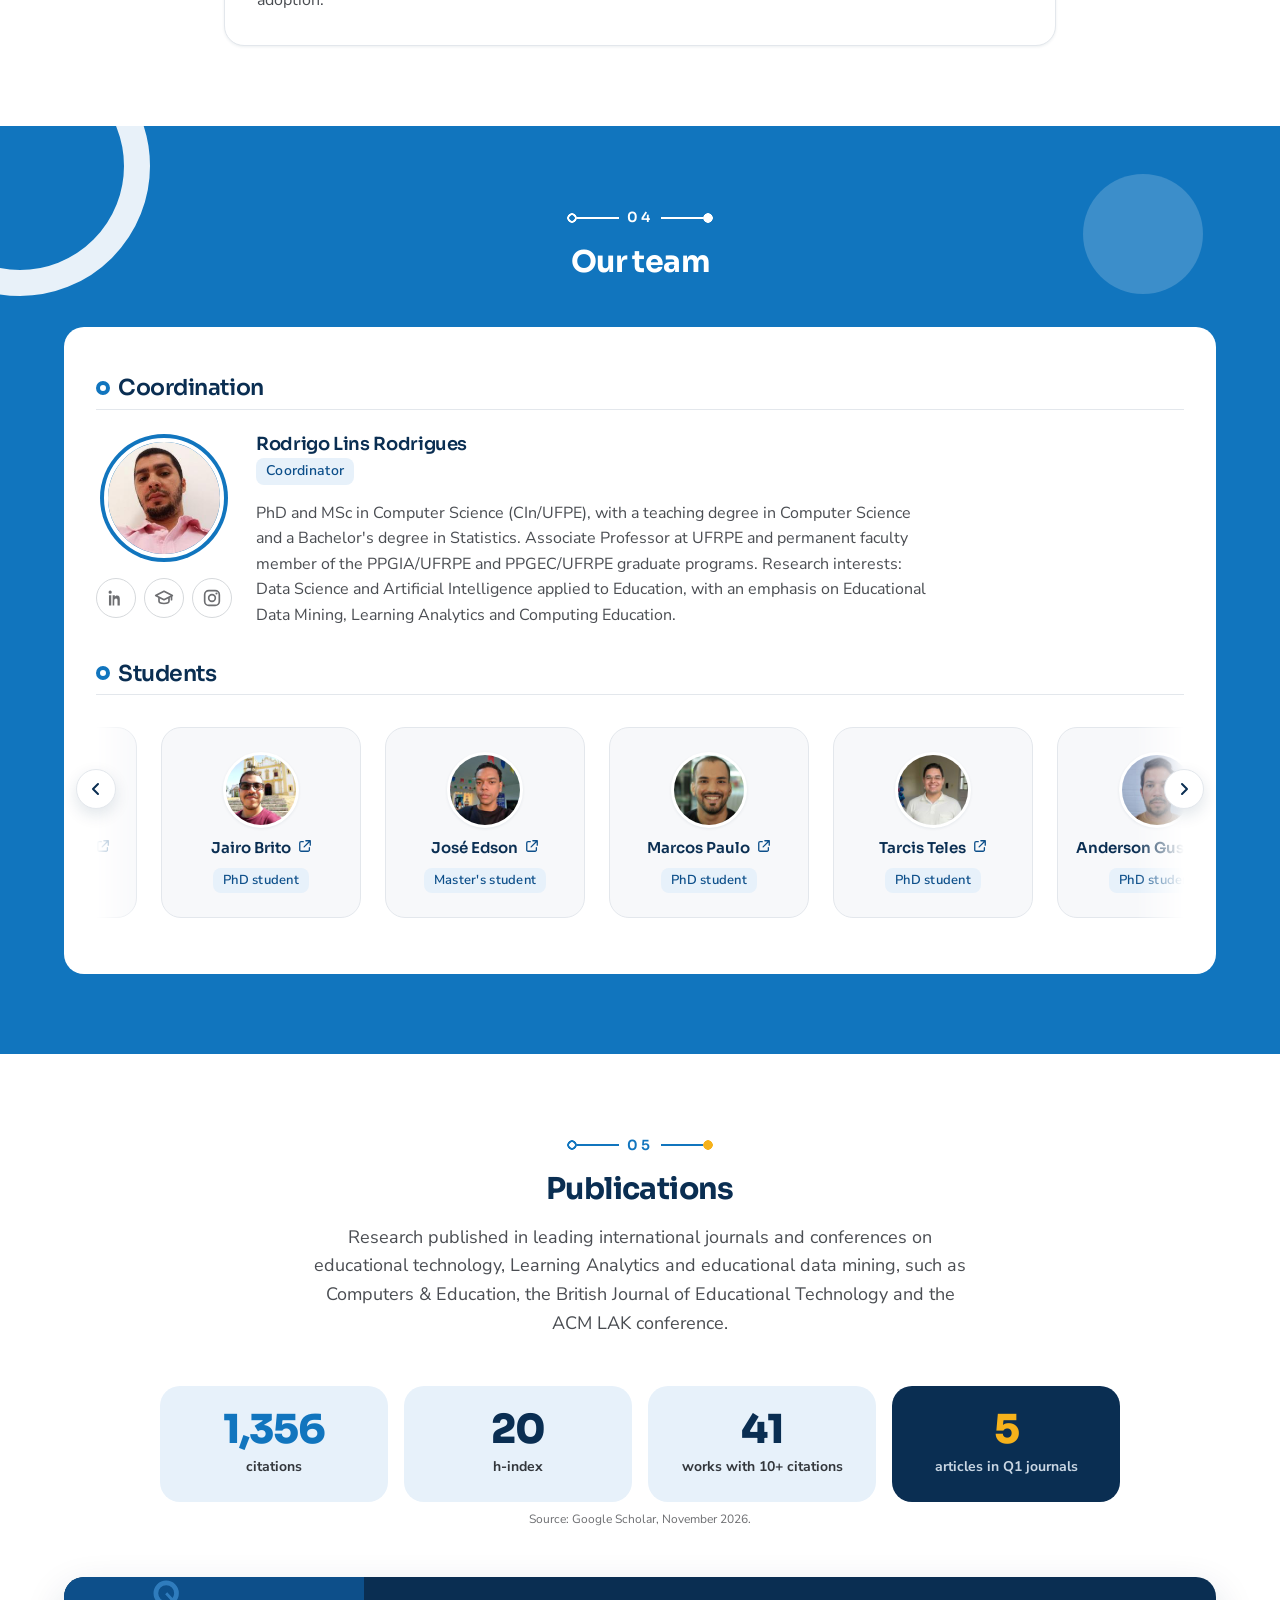
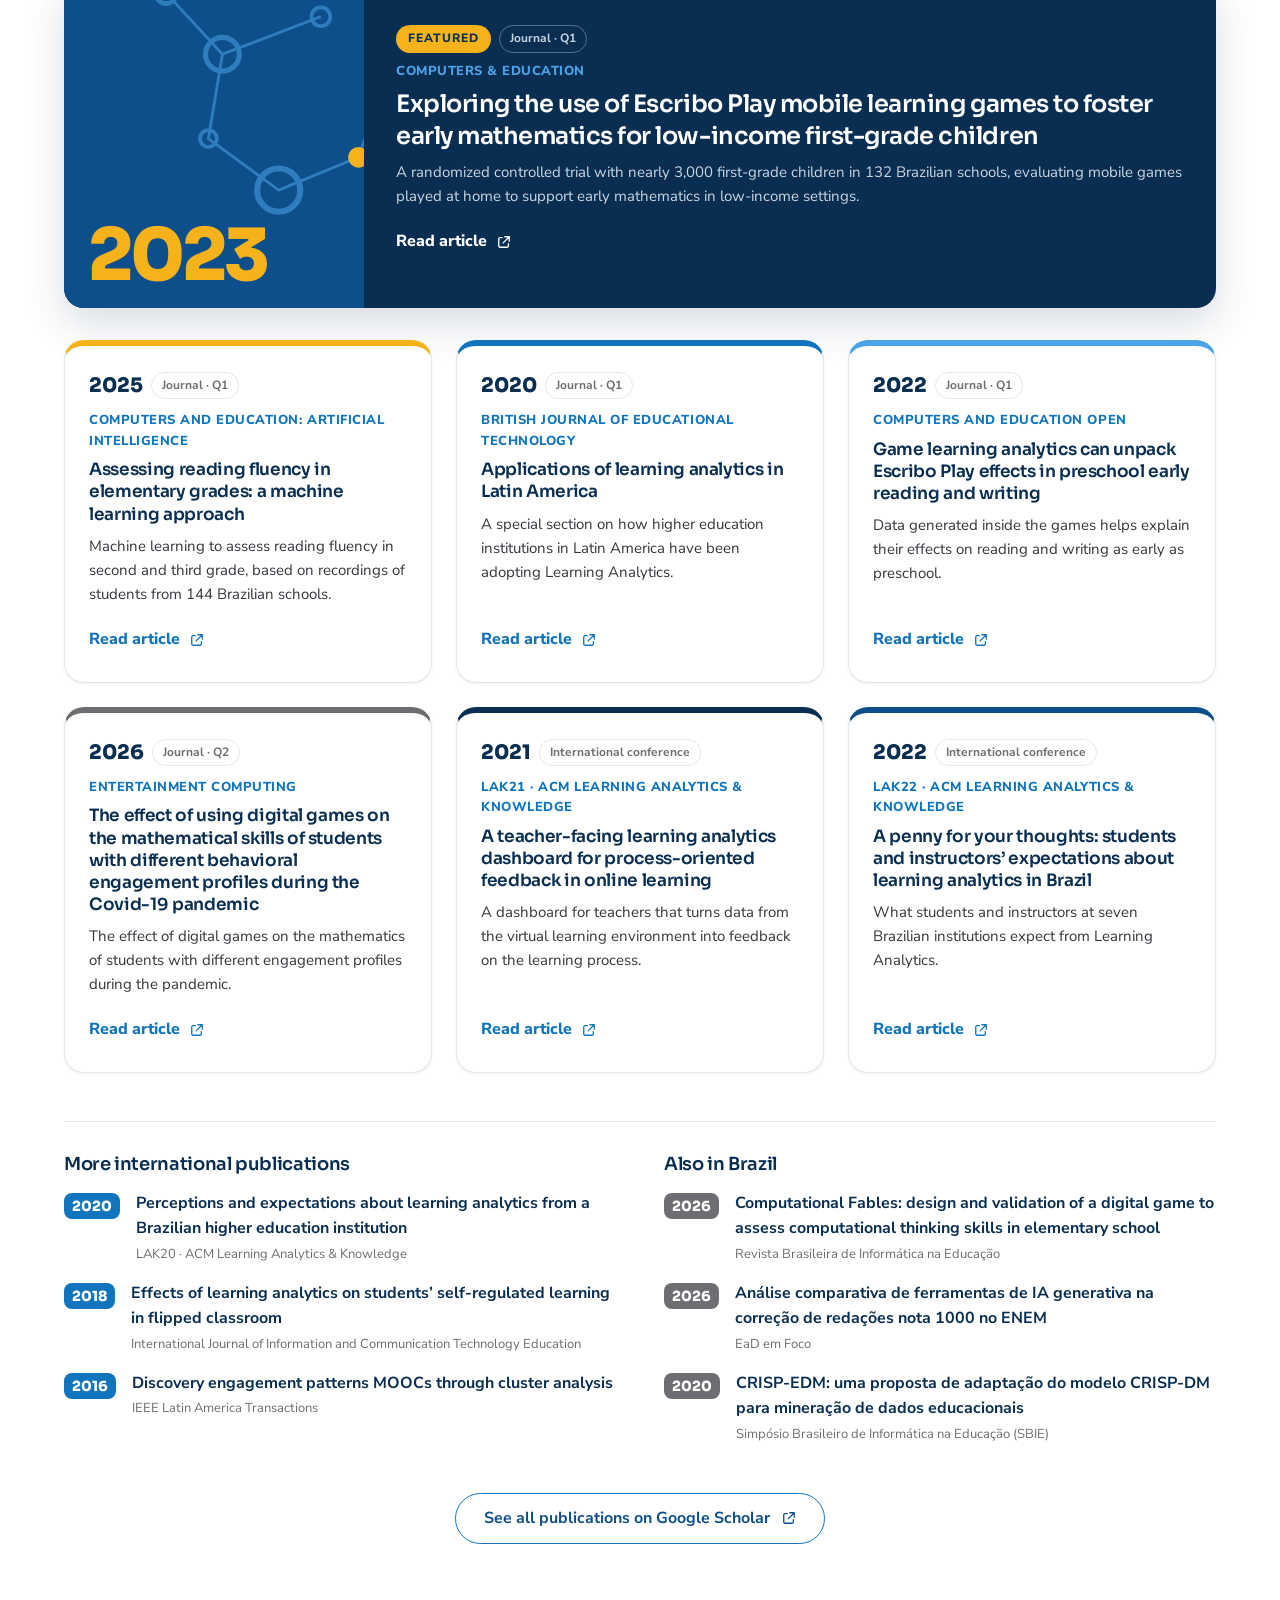
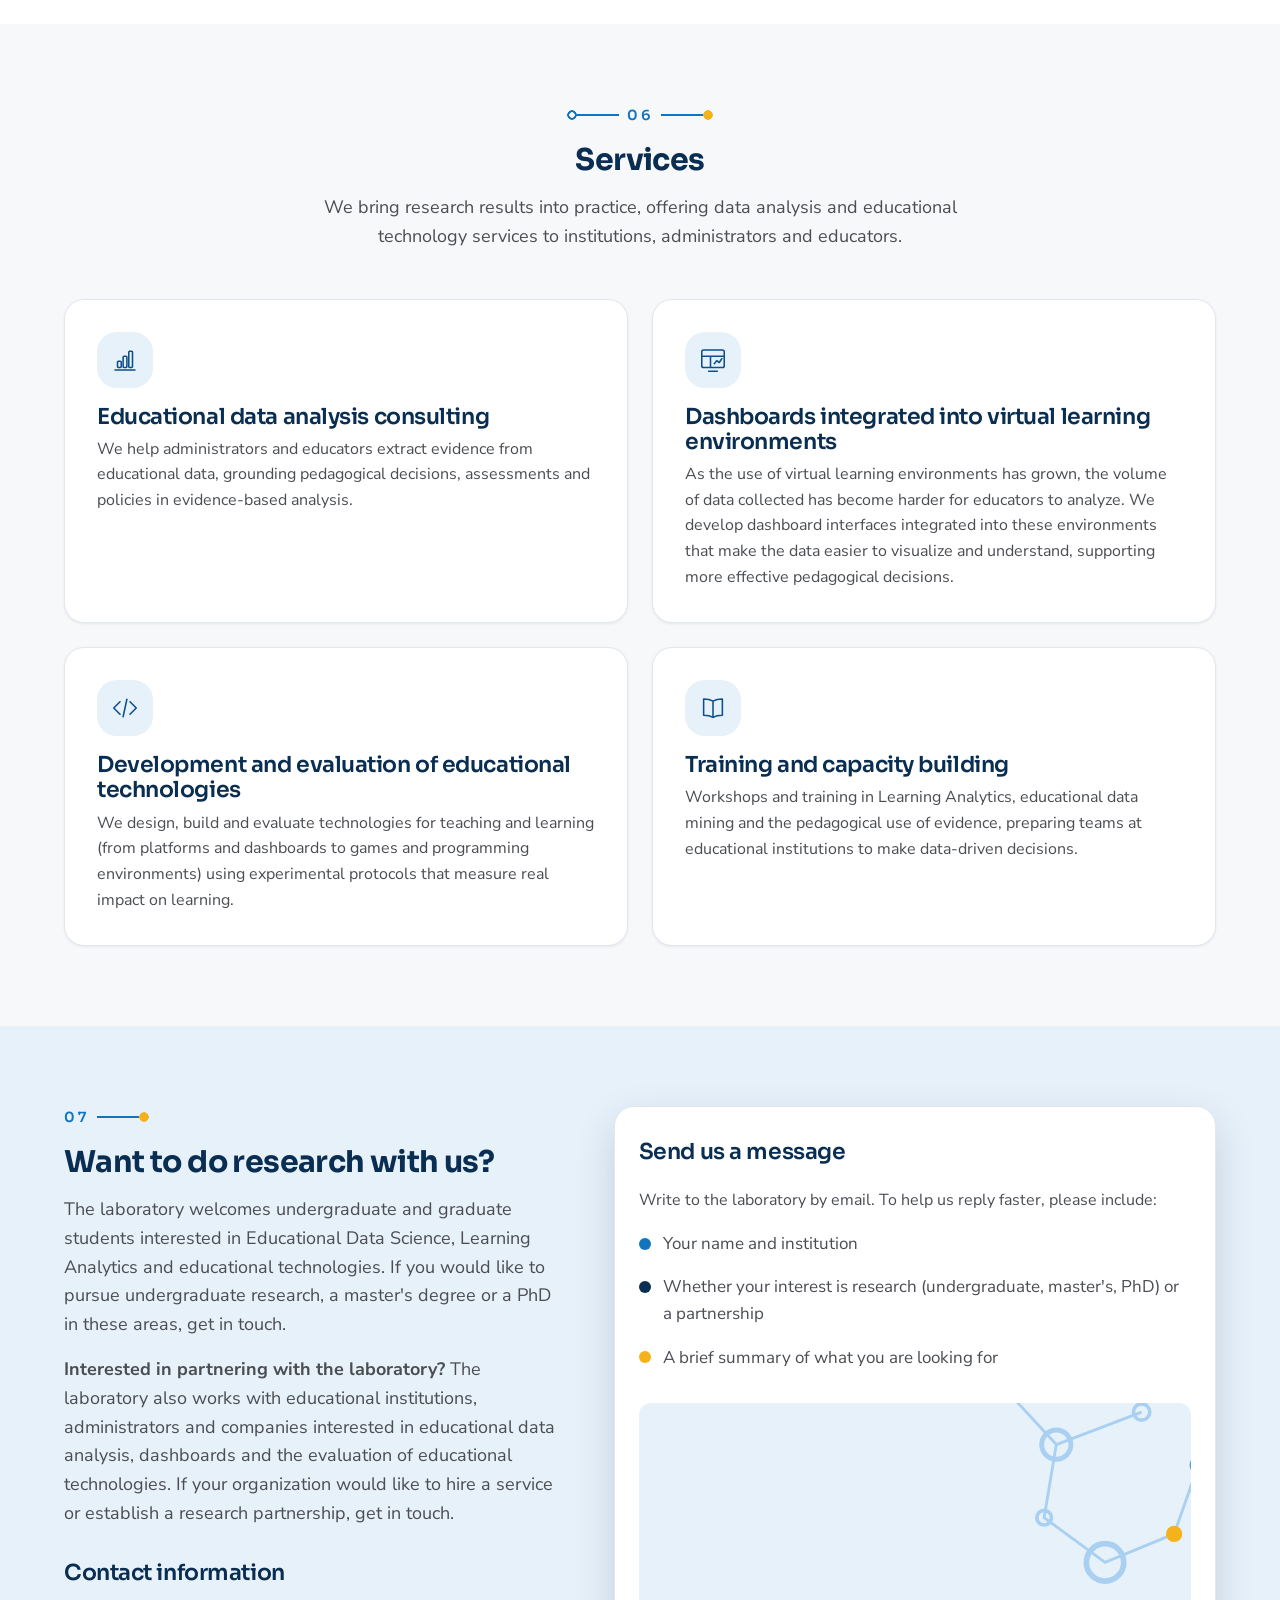
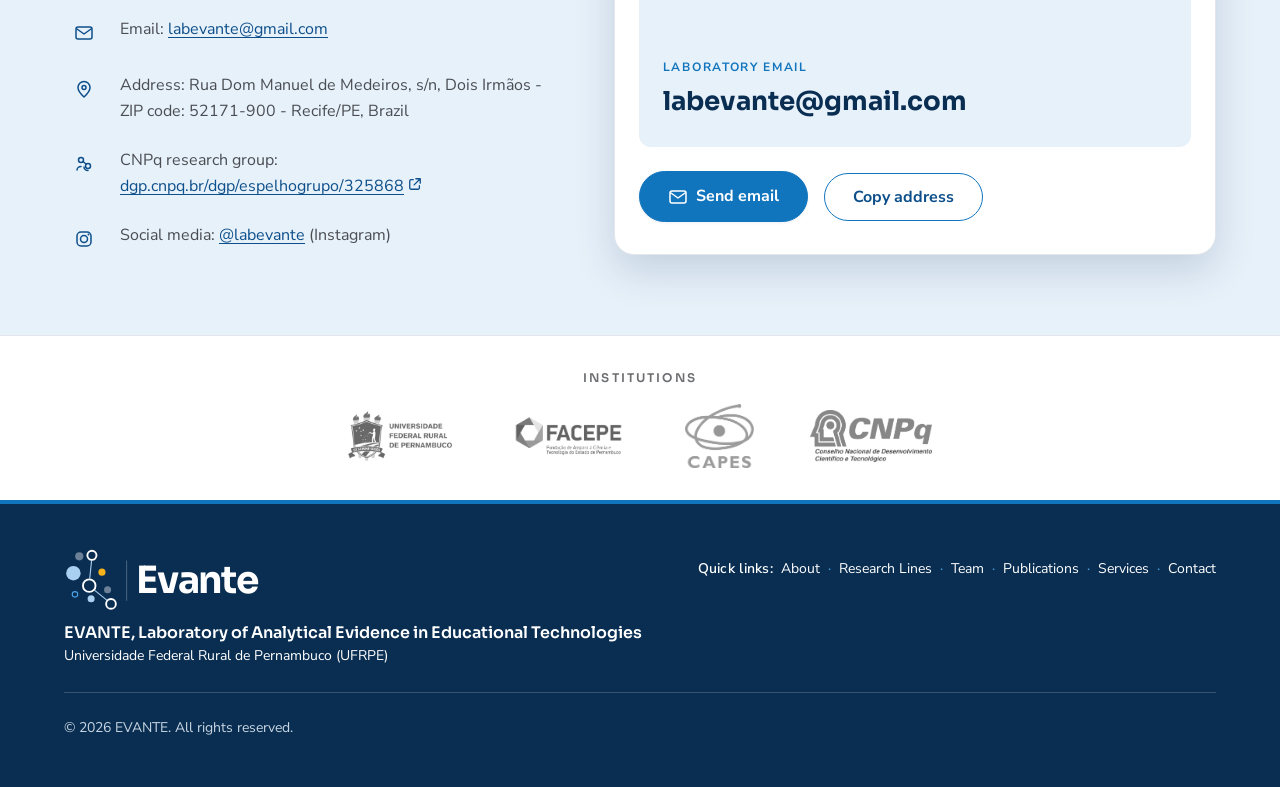
==== commit 263a4360: "Alinha os cards de estudantes: nome sempre em uma linha Co-Authored-By: Claude Fable 5.2 <noreply@an" ====
--- a/en/index.html
+++ b/en/index.html
@@ -15,7 +15,7 @@
   <link rel="preconnect" href="https://fonts.googleapis.com">
   <link rel="preconnect" href="https://fonts.gstatic.com" crossorigin>
   <link rel="stylesheet" href="https://fonts.googleapis.com/css2?family=Nunito+Sans:wght@400;600;700;800&family=Sora:wght@600;700;800&display=swap">
-  <link rel="stylesheet" href="../assets/site.css">
+  <link rel="stylesheet" href="../assets/site.css?v=2">
 </head>
 <body>
   <a class="skip-link" href="#conteudo">Skip to content</a>
--- a/assets/site.css
+++ b/assets/site.css
@@ -1189,7 +1189,7 @@
     .js .students-track { width: max-content; }
 
     .student-card {
-      flex: 0 0 190px;
+      flex: 0 0 200px;
       display: flex;
       flex-direction: column;
       align-items: center;
@@ -1214,12 +1214,17 @@
       object-fit: cover; /* quando o card tem foto real (img.student-photo) */
     }
 
+    /* Nome e ícone sempre na mesma linha, para todos os cards ficarem alinhados;
+       nome longo demais é cortado com reticências em vez de quebrar a linha */
     .student-name {
       font-family: var(--font-heading);
-      font-size: 1rem;
+      font-size: 0.9375rem;
       font-weight: 600;
       color: var(--color-heading);
-      max-width: none;
+      max-width: 100%;
+      white-space: nowrap;
+      overflow: hidden;
+      text-overflow: ellipsis;
     }
 
     /* Nível de ensino do estudante (Doutorando/Mestrando/IC), estilo chip */
